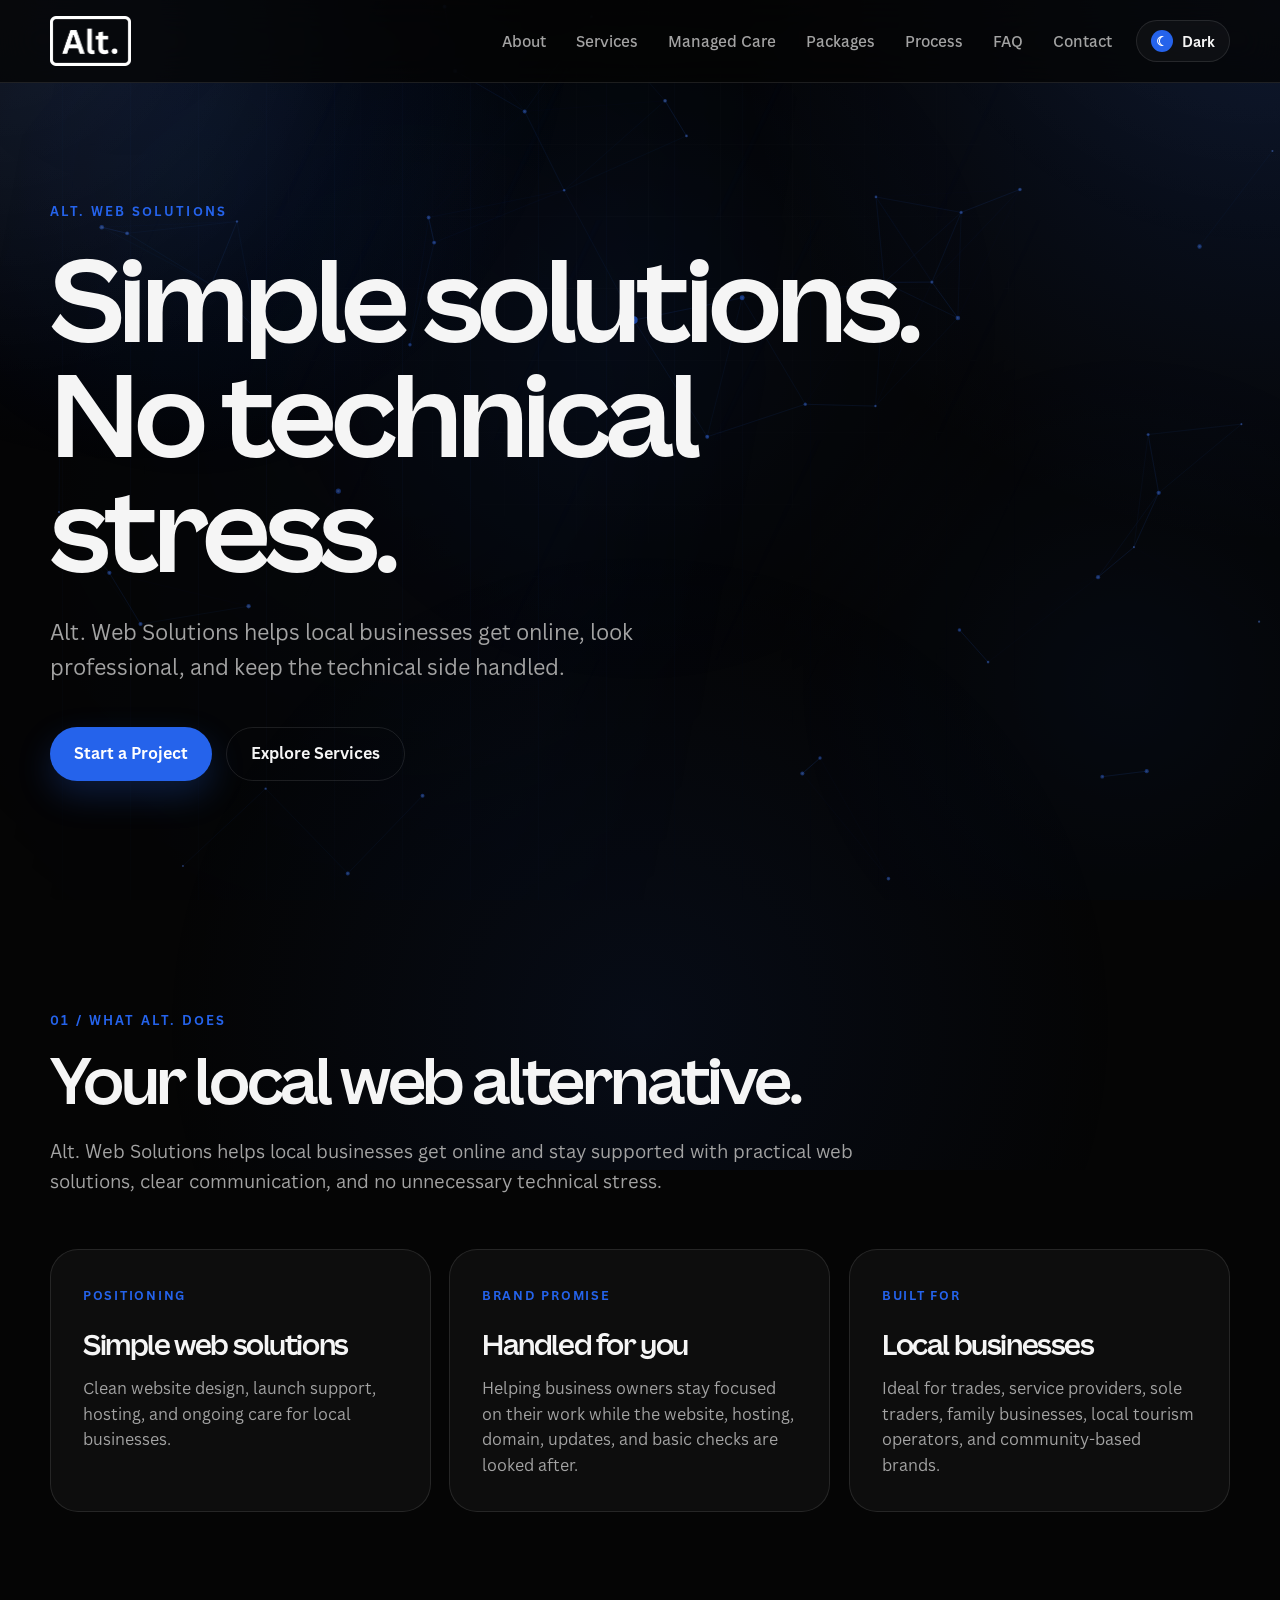
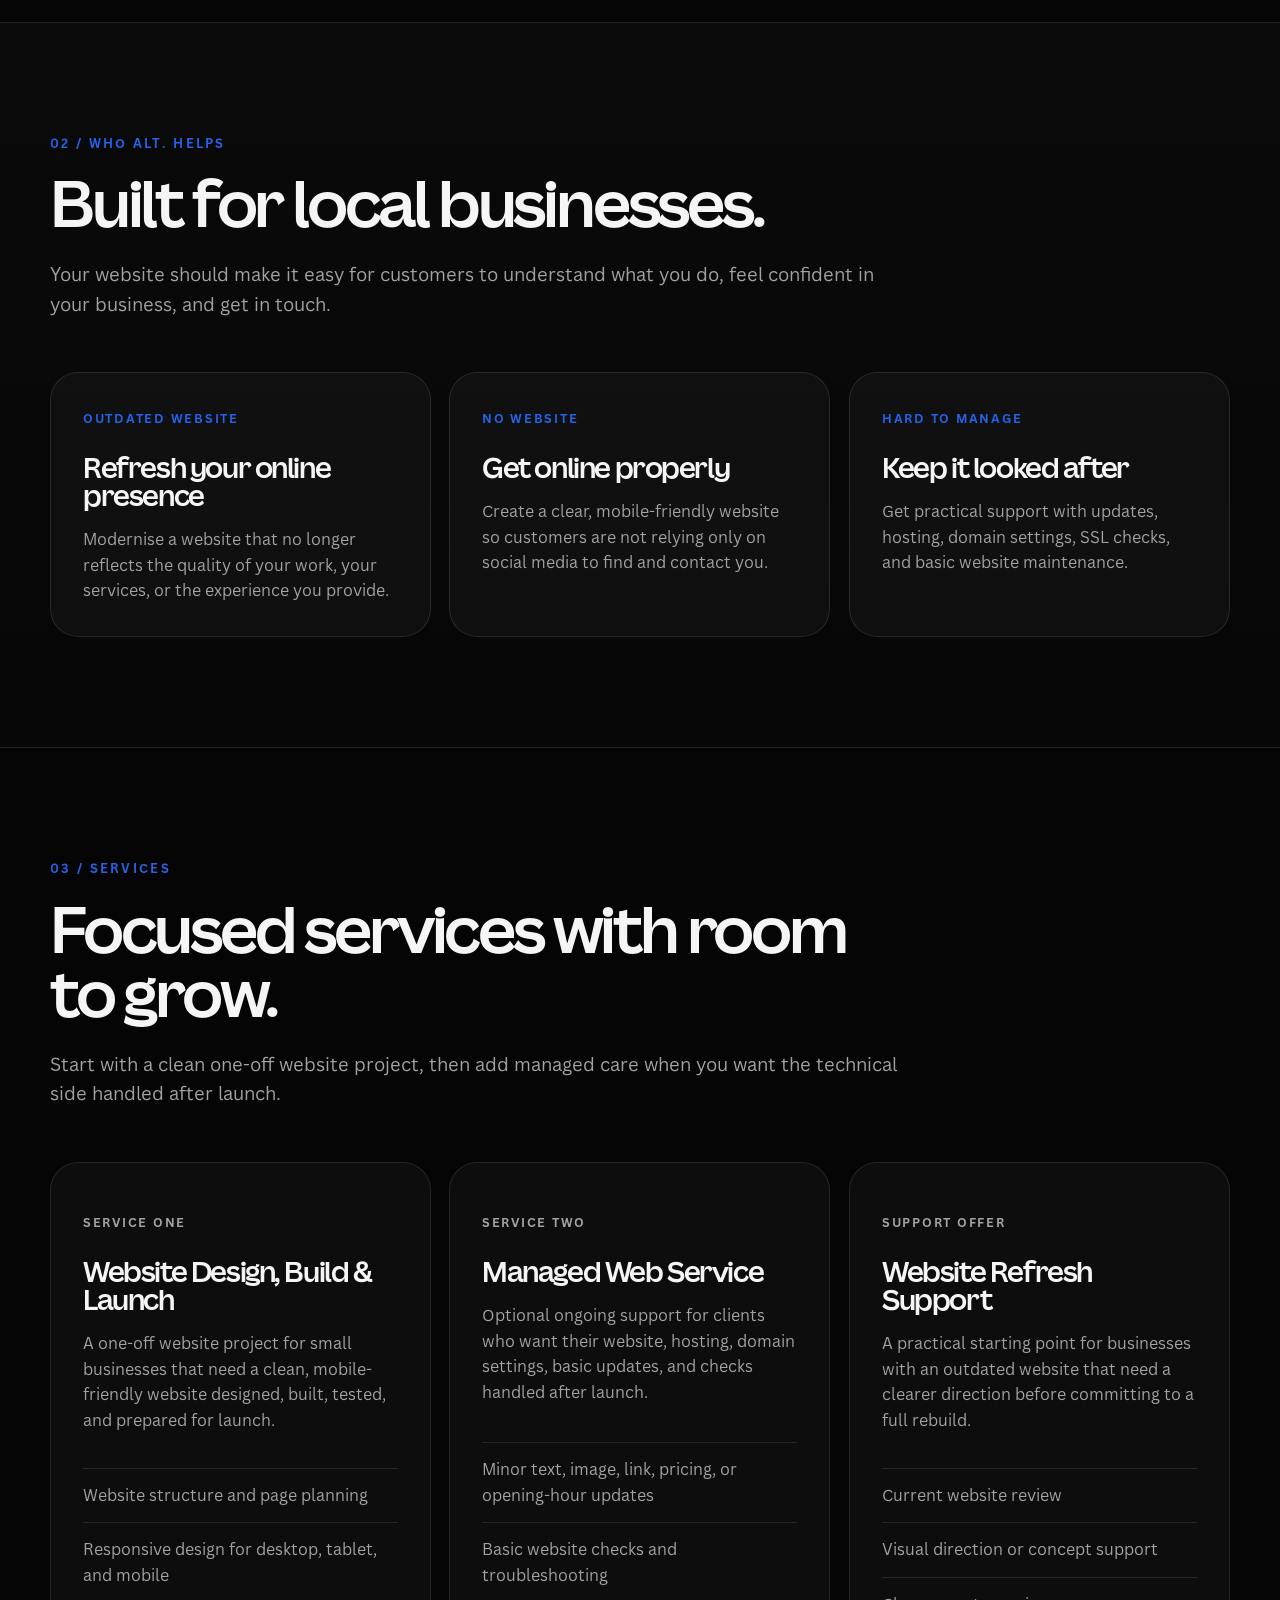
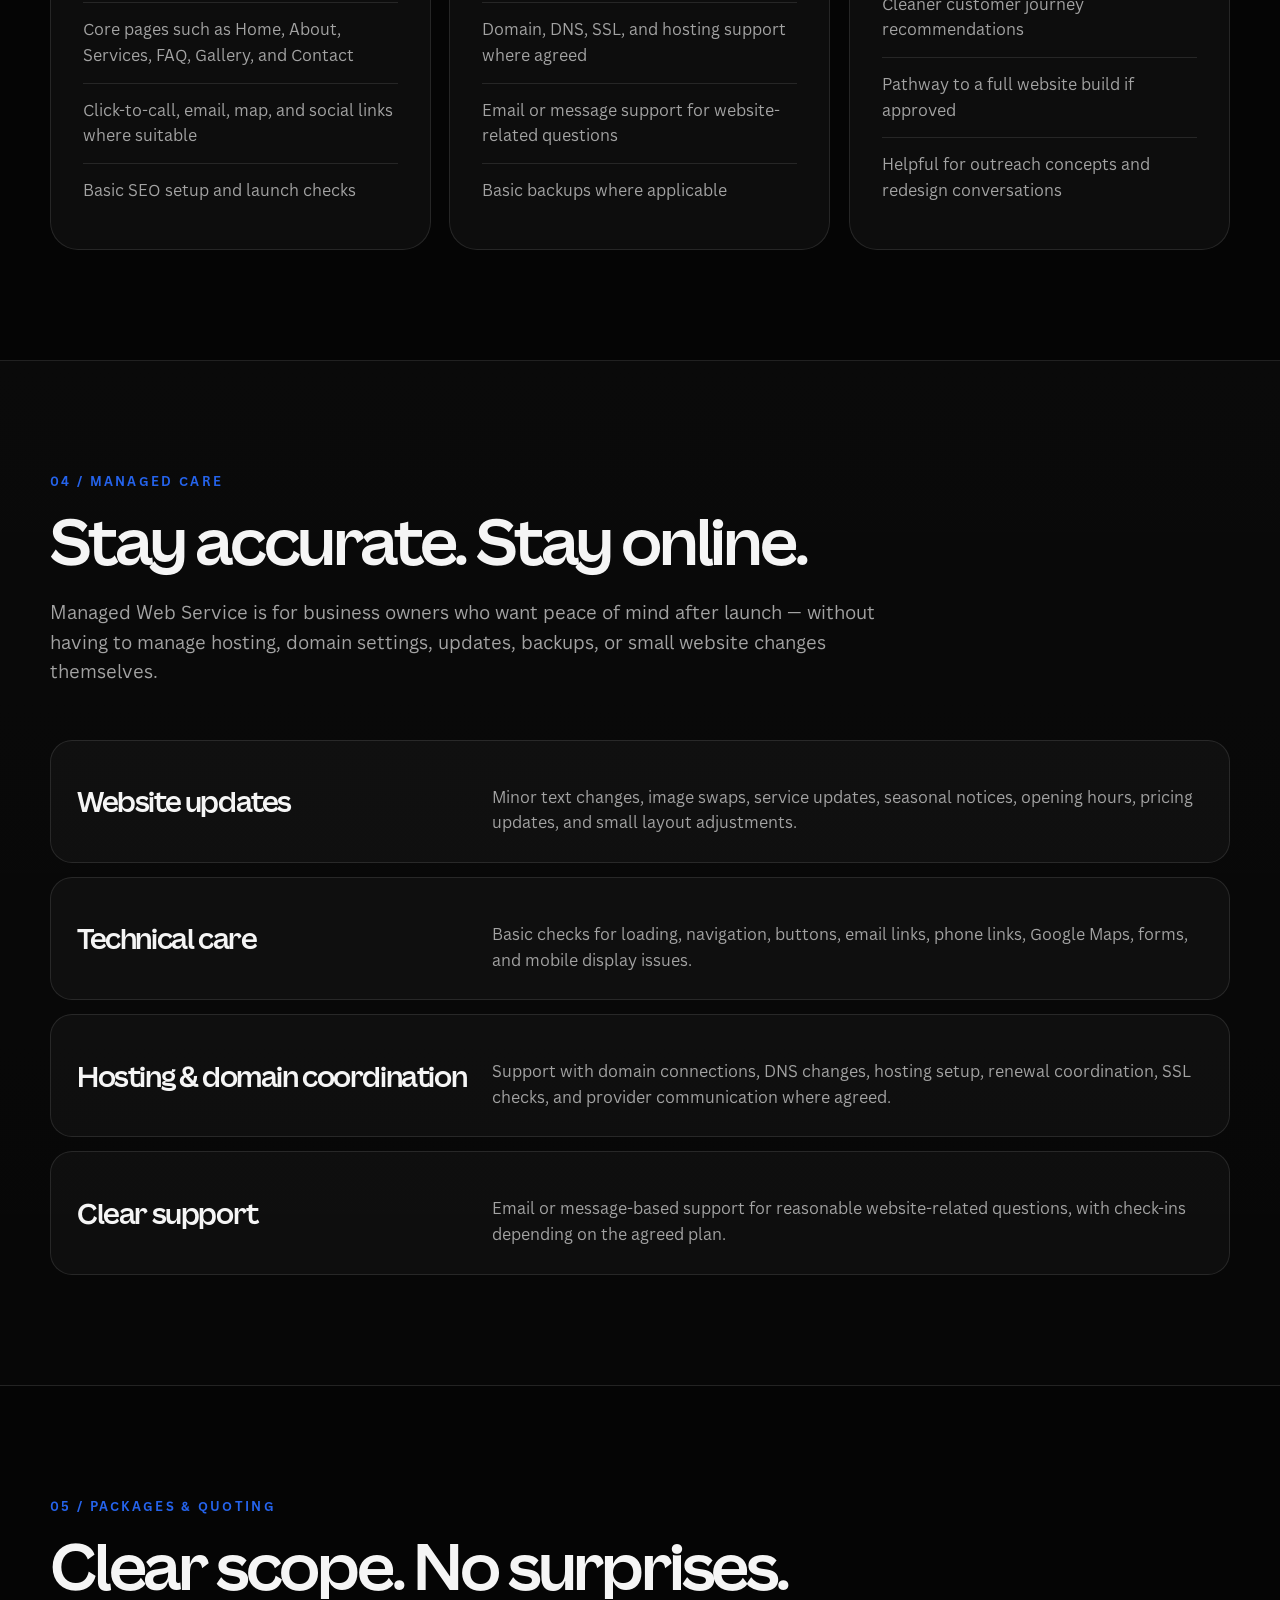
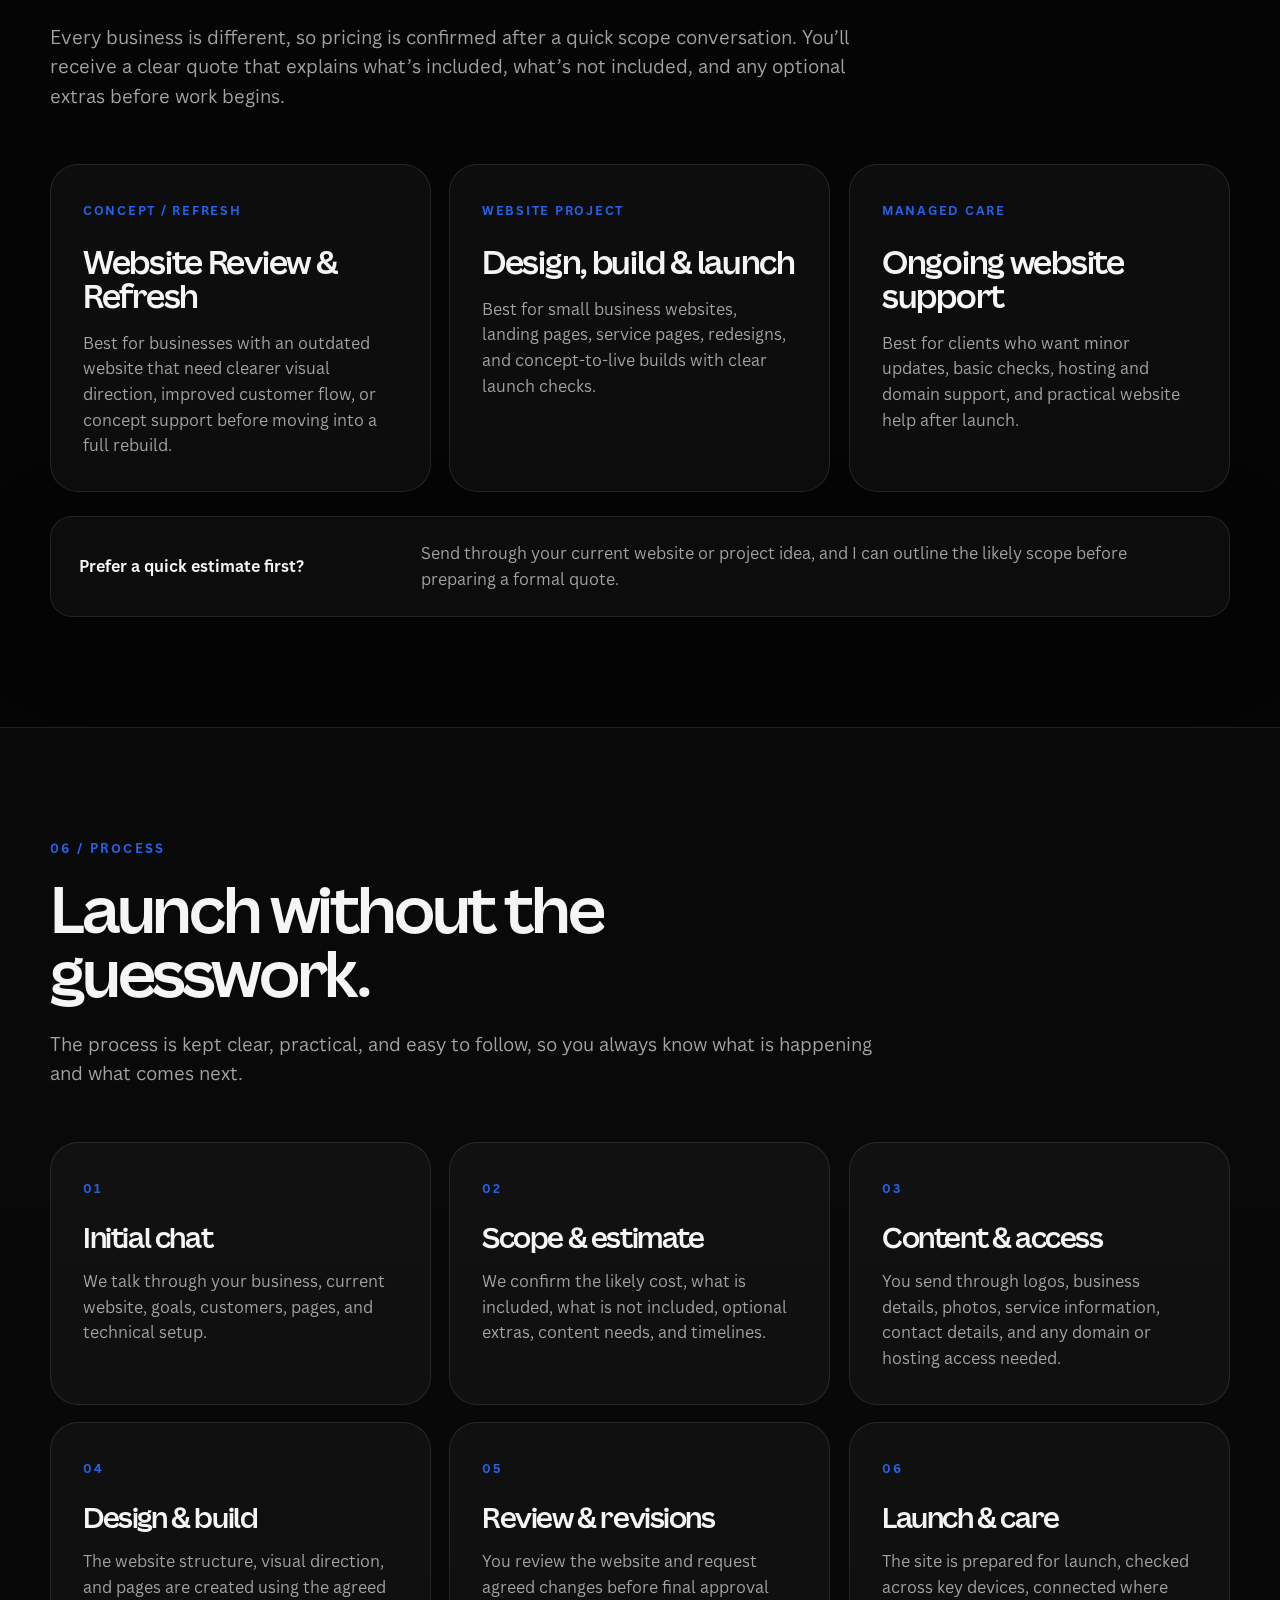
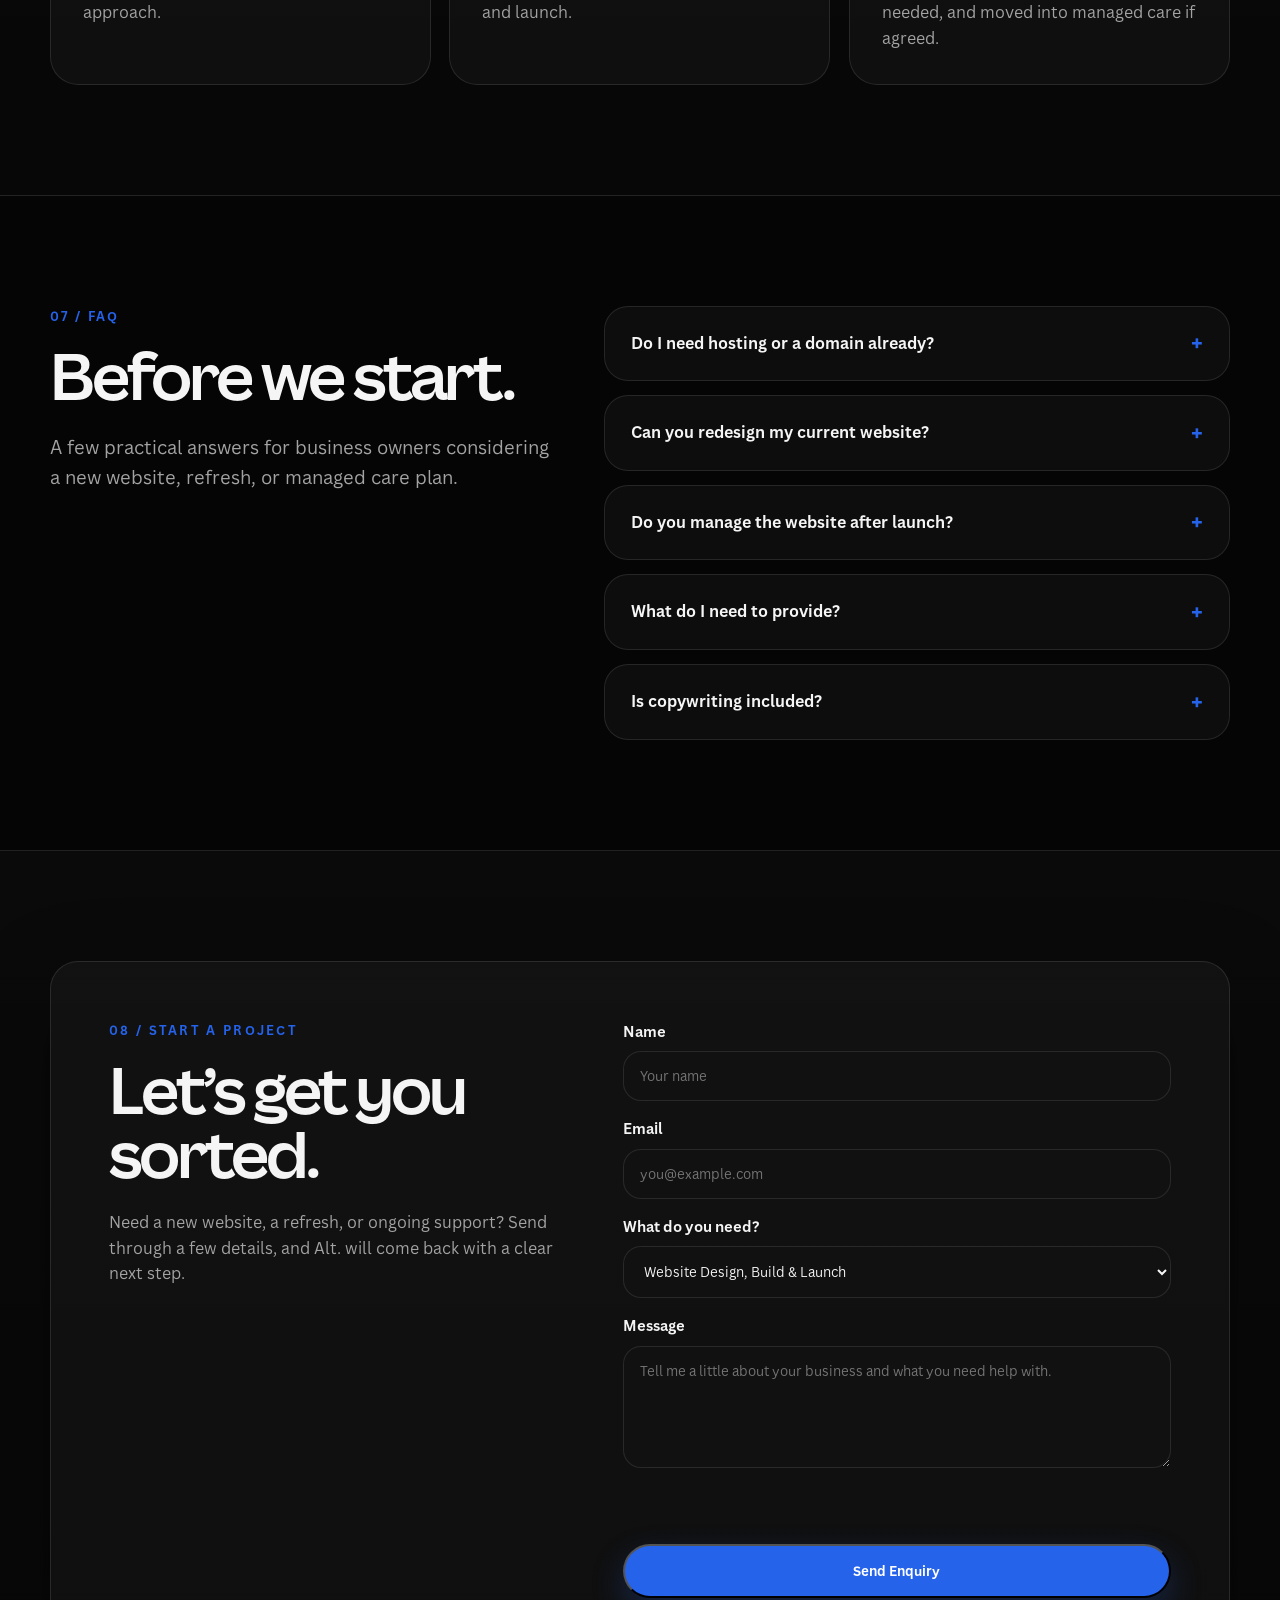
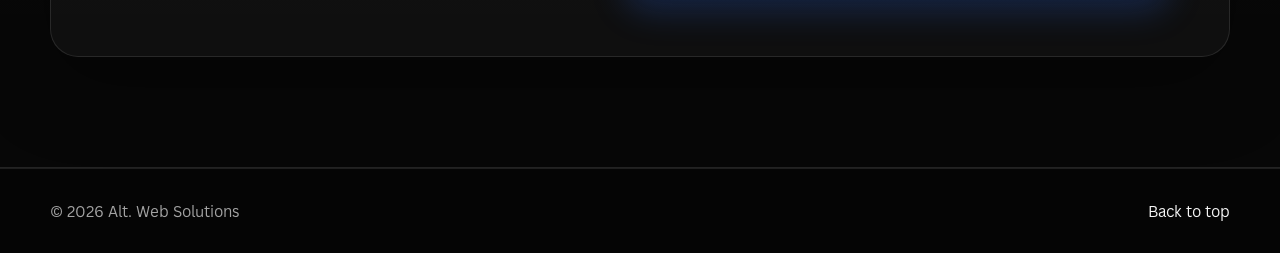
==== index.html @ 85579a14 "Initial website commit" ====
<!doctype html>
<html lang="en-NZ" data-theme="dark">
  <head>
    <meta charset="UTF-8" />
    <meta name="viewport" content="width=device-width, initial-scale=1.0" />

    <title>Alt. Web Solutions | Websites & Managed Web Support</title>
    <meta
      name="description"
      content="Alt. Web Solutions helps small local businesses get clean, mobile-friendly websites built, launched, and looked after without technical stress."
    />

    <link rel="icon" type="image/png" sizes="32x32" href="assets/favicon.png" />
    <link rel="icon" type="image/png" sizes="16x16" href="assets/favicon.png" />
    <link rel="apple-touch-icon" sizes="180x180" href="assets/favicon.png" />
    <link rel="shortcut icon" href="assets/favicon.png" />
    <!--
      Dark mode is the default brand experience.
      The JS theme toggle can still switch to light mode after the page loads.
    -->
    <!-- Main stylesheet imports the modular CSS files in order. -->
    <link rel="stylesheet" href="css/style.css" />
  </head>

  <body data-theme="dark">
    <!-- Decorative background layers. These sit outside the document flow so they never add scroll height. -->
    <canvas
      class="tech-background"
      id="techBackground"
      aria-hidden="true"
    ></canvas>
    <div class="tech-ambient" aria-hidden="true"></div>
    <div class="tech-grid" aria-hidden="true"></div>

    <header class="site-header">
      <nav class="nav">
        <a href="#home" class="nav-logo" aria-label="Alt. Web Solutions home">
          <img
            src="assets/alt-web-solutions-logo-white-icon.png"
            alt="Alt. Web Solutions logo"
            id="siteLogo"
          />
        </a>

        <button
          class="nav-toggle"
          aria-label="Open navigation menu"
          type="button"
        >
          <span></span>
          <span></span>
        </button>

        <div class="nav-actions">
          <div class="nav-links">
            <a href="about.html">About</a>
            <a href="#services">Services</a>
            <a href="#managed-care">Managed Care</a>
            <a href="#pricing">Packages</a>
            <a href="#process">Process</a>
            <a href="#faq">FAQ</a>
            <a href="#contact">Contact</a>
          </div>

          <button
            class="theme-toggle"
            id="themeToggle"
            type="button"
            aria-label="Toggle light and dark mode"
          >
            <span class="theme-toggle-icon" id="themeIcon">☾</span>
            <span class="theme-toggle-text" id="themeText">Dark</span>
          </button>
        </div>
      </nav>
    </header>

    <main id="home">
      <!-- Hero -->
      <section class="hero section">
        <div class="container hero-grid">
          <div class="hero-content">
            <p class="eyebrow">Alt. Web Solutions</p>

            <h1>Simple solutions.</h1>
            <h1>No technical stress.</h1>

            <p class="hero-text">
              Alt. Web Solutions helps local businesses get online, look
              professional, and keep the technical side handled.
            </p>

            <div class="hero-actions">
              <a href="#contact" class="btn btn-primary">Start a Project</a>
              <a href="#services" class="btn btn-secondary">Explore Services</a>
            </div>
          </div>
        </div>
      </section>

      <!-- Identity / Positioning -->
      <section id="identity" class="section">
        <div class="container">
          <div class="section-heading reveal">
            <p class="eyebrow">01 / What Alt. does</p>
            <h2>Your local web alternative.</h2>
            <p>
              Alt. Web Solutions helps local businesses get online and stay
              supported with practical web solutions, clear communication, and
              no unnecessary technical stress.
            </p>
          </div>

          <div class="card-grid">
            <article class="info-card reveal tilt-card">
              <span>Positioning</span>
              <h3>Simple web solutions</h3>
              <p>
                Clean website design, launch support, hosting, and ongoing care
                for local businesses.
              </p>
            </article>

            <article class="info-card reveal tilt-card">
              <span>Brand Promise</span>
              <h3>Handled for you</h3>
              <p>
                Helping business owners stay focused on their work while the
                website, hosting, domain, updates, and basic checks are looked
                after.
              </p>
            </article>

            <article class="info-card reveal tilt-card">
              <span>Built For</span>
              <h3>Local businesses</h3>
              <p>
                Ideal for trades, service providers, sole traders, family
                businesses, local tourism operators, and community-based brands.
              </p>
            </article>
          </div>
        </div>
      </section>

      <!-- Who it helps -->
      <section id="who" class="section section-muted">
        <div class="container">
          <div class="section-heading reveal">
            <p class="eyebrow">02 / Who Alt. helps</p>
            <h2>Built for local businesses.</h2>
            <p>
              Your website should make it easy for customers to understand what
              you do, feel confident in your business, and get in touch.
            </p>
          </div>

          <div class="card-grid">
            <article class="info-card reveal tilt-card">
              <span>Outdated website</span>
              <h3>Refresh your online presence</h3>
              <p>
                Modernise a website that no longer reflects the quality of your
                work, your services, or the experience you provide.
              </p>
            </article>

            <article class="info-card reveal tilt-card">
              <span>No website</span>
              <h3>Get online properly</h3>
              <p>
                Create a clear, mobile-friendly website so customers are not
                relying only on social media to find and contact you.
              </p>
            </article>

            <article class="info-card reveal tilt-card">
              <span>Hard to manage</span>
              <h3>Keep it looked after</h3>
              <p>
                Get practical support with updates, hosting, domain settings,
                SSL checks, and basic website maintenance.
              </p>
            </article>
          </div>
        </div>
      </section>

      <!-- Services -->
      <section id="services" class="section">
        <div class="container">
          <div class="section-heading reveal">
            <p class="eyebrow">03 / Services</p>
            <h2>Focused services with room to grow.</h2>
            <p>
              Start with a clean one-off website project, then add managed care
              when you want the technical side handled after launch.
            </p>
          </div>

          <div class="service-grid service-grid-three">
            <article class="service-card reveal tilt-card">
              <p class="service-label">Service One</p>
              <h3>Website Design, Build & Launch</h3>
              <p>
                A one-off website project for small businesses that need a
                clean, mobile-friendly website designed, built, tested, and
                prepared for launch.
              </p>

              <ul>
                <li>Website structure and page planning</li>
                <li>Responsive design for desktop, tablet, and mobile</li>
                <li>
                  Core pages such as Home, About, Services, FAQ, Gallery, and
                  Contact
                </li>
                <li>
                  Click-to-call, email, map, and social links where suitable
                </li>
                <li>Basic SEO setup and launch checks</li>
              </ul>
            </article>

            <article class="service-card reveal tilt-card">
              <p class="service-label">Service Two</p>
              <h3>Managed Web Service</h3>
              <p>
                Optional ongoing support for clients who want their website,
                hosting, domain settings, basic updates, and checks handled
                after launch.
              </p>

              <ul>
                <li>
                  Minor text, image, link, pricing, or opening-hour updates
                </li>
                <li>Basic website checks and troubleshooting</li>
                <li>Domain, DNS, SSL, and hosting support where agreed</li>
                <li>Email or message support for website-related questions</li>
                <li>Basic backups where applicable</li>
              </ul>
            </article>

            <article class="service-card reveal tilt-card">
              <p class="service-label">Support Offer</p>
              <h3>Website Refresh Support</h3>
              <p>
                A practical starting point for businesses with an outdated
                website that need a clearer direction before committing to a
                full rebuild.
              </p>

              <ul>
                <li>Current website review</li>
                <li>Visual direction or concept support</li>
                <li>Cleaner customer journey recommendations</li>
                <li>Pathway to a full website build if approved</li>
                <li>
                  Helpful for outreach concepts and redesign conversations
                </li>
              </ul>
            </article>
          </div>
        </div>
      </section>

      <!-- Managed Care -->
      <section id="managed-care" class="section section-muted">
        <div class="container">
          <div class="section-heading reveal">
            <p class="eyebrow">04 / Managed care</p>
            <h2>Stay accurate. Stay online.</h2>
            <p>
              Managed Web Service is for business owners who want peace of mind
              after launch — without having to manage hosting, domain settings,
              updates, backups, or small website changes themselves.
            </p>
          </div>

          <div class="voice-list compact-list">
            <div class="voice-item reveal">
              <h3>Website updates</h3>
              <p>
                Minor text changes, image swaps, service updates, seasonal
                notices, opening hours, pricing updates, and small layout
                adjustments.
              </p>
            </div>

            <div class="voice-item reveal">
              <h3>Technical care</h3>
              <p>
                Basic checks for loading, navigation, buttons, email links,
                phone links, Google Maps, forms, and mobile display issues.
              </p>
            </div>

            <div class="voice-item reveal">
              <h3>Hosting & domain coordination</h3>
              <p>
                Support with domain connections, DNS changes, hosting setup,
                renewal coordination, SSL checks, and provider communication
                where agreed.
              </p>
            </div>

            <div class="voice-item reveal">
              <h3>Clear support</h3>
              <p>
                Email or message-based support for reasonable website-related
                questions, with check-ins depending on the agreed plan.
              </p>
            </div>
          </div>
        </div>
      </section>

      <!-- Packages -->
      <section id="pricing" class="section">
        <div class="container">
          <div class="section-heading reveal">
            <p class="eyebrow">05 / Packages & quoting</p>
            <h2>Clear scope. No surprises.</h2>
            <p>
              Every business is different, so pricing is confirmed after a quick
              scope conversation. You’ll receive a clear quote that explains
              what’s included, what’s not included, and any optional extras
              before work begins.
            </p>
          </div>

          <div class="card-grid pricing-grid package-grid">
            <article class="info-card price-card package-card reveal tilt-card">
              <span>Concept / Refresh</span>
              <h3>Website Review & Refresh</h3>
              <p>
                Best for businesses with an outdated website that need clearer
                visual direction, improved customer flow, or concept support
                before moving into a full rebuild.
              </p>
            </article>

            <article class="info-card price-card package-card reveal tilt-card">
              <span>Website Project</span>
              <h3>Design, build & launch</h3>
              <p>
                Best for small business websites, landing pages, service pages,
                redesigns, and concept-to-live builds with clear launch checks.
              </p>
            </article>

            <article class="info-card price-card package-card reveal tilt-card">
              <span>Managed Care</span>
              <h3>Ongoing website support</h3>
              <p>
                Best for clients who want minor updates, basic checks, hosting
                and domain support, and practical website help after launch.
              </p>
            </article>
          </div>

          <div class="quote-note reveal voice-item">
            <strong>Prefer a quick estimate first?</strong>
            <span>
              Send through your current website or project idea, and I can
              outline the likely scope before preparing a formal quote.
            </span>
          </div>
        </div>
      </section>

      <!-- Process -->
      <section id="process" class="section section-muted">
        <div class="container">
          <div class="section-heading reveal">
            <p class="eyebrow">06 / Process</p>
            <h2>Launch without the guesswork.</h2>
            <p>
              The process is kept clear, practical, and easy to follow, so you
              always know what is happening and what comes next.
            </p>
          </div>

          <div class="process">
            <div class="process-step reveal tilt-card">
              <span>01</span>
              <h3>Initial chat</h3>
              <p>
                We talk through your business, current website, goals,
                customers, pages, and technical setup.
              </p>
            </div>

            <div class="process-step reveal tilt-card">
              <span>02</span>
              <h3>Scope & estimate</h3>
              <p>
                We confirm the likely cost, what is included, what is not
                included, optional extras, content needs, and timelines.
              </p>
            </div>

            <div class="process-step reveal tilt-card">
              <span>03</span>
              <h3>Content & access</h3>
              <p>
                You send through logos, business details, photos, service
                information, contact details, and any domain or hosting access
                needed.
              </p>
            </div>

            <div class="process-step reveal tilt-card">
              <span>04</span>
              <h3>Design & build</h3>
              <p>
                The website structure, visual direction, and pages are created
                using the agreed approach.
              </p>
            </div>

            <div class="process-step reveal tilt-card">
              <span>05</span>
              <h3>Review & revisions</h3>
              <p>
                You review the website and request agreed changes before final
                approval and launch.
              </p>
            </div>

            <div class="process-step reveal tilt-card">
              <span>06</span>
              <h3>Launch & care</h3>
              <p>
                The site is prepared for launch, checked across key devices,
                connected where needed, and moved into managed care if agreed.
              </p>
            </div>
          </div>
        </div>
      </section>

      <!-- FAQ -->
      <section id="faq" class="section">
        <div class="container faq-layout">
          <div class="section-heading reveal">
            <p class="eyebrow">07 / FAQ</p>
            <h2>Before we start.</h2>
            <p>
              A few practical answers for business owners considering a new
              website, refresh, or managed care plan.
            </p>
          </div>

          <div class="faq-list reveal">
            <details>
              <summary>Do I need hosting or a domain already?</summary>
              <p>
                No. If you already have them, Alt. can work with your current
                setup where suitable. If not, hosting and domain options can be
                discussed before launch.
              </p>
            </details>

            <details>
              <summary>Can you redesign my current website?</summary>
              <p>
                Yes. Alt. can help with website refreshes, redesign concepts, or
                rebuilding an outdated site into something cleaner, clearer, and
                easier for customers to use.
              </p>
            </details>

            <details>
              <summary>Do you manage the website after launch?</summary>
              <p>
                Yes. Managed Web Service is available for clients who want small
                updates, website checks, hosting and domain support, and
                practical help after launch.
              </p>
            </details>

            <details>
              <summary>What do I need to provide?</summary>
              <p>
                Usually your logo, business details, service information,
                contact details, images, social links, and access to any
                relevant website, hosting, domain, or platform accounts.
              </p>
            </details>

            <details>
              <summary>Is copywriting included?</summary>
              <p>
                Basic wording and layout support may be included depending on
                the project scope. Larger copywriting, rewriting, or content
                planning can be quoted separately.
              </p>
            </details>
          </div>
        </div>
      </section>

      <!-- Contact -->
      <section id="contact" class="section section-muted">
        <div class="container contact-panel reveal">
          <div>
            <p class="eyebrow">08 / Start a project</p>
            <h2>Let’s get you sorted.</h2>
            <p>
              Need a new website, a refresh, or ongoing support? Send through a
              few details, and Alt. will come back with a clear next step.
            </p>
          </div>

          <form
            class="contact-form"
            action="https://formspree.io/f/xgoqglag"
            method="POST"
            data-contact-form
          >
            <input
              type="hidden"
              name="_subject"
              value="New enquiry from Alt. Web Solutions"
            />

            <label>
              <span>Name</span>
              <input
                type="text"
                name="name"
                placeholder="Your name"
                autocomplete="name"
                required
              />
            </label>

            <label>
              <span>Email</span>
              <input
                type="email"
                name="email"
                placeholder="you@example.com"
                autocomplete="email"
                required
              />
            </label>

            <label>
              <span>What do you need?</span>
              <select name="service" required>
                <option value="Website Design, Build & Launch">
                  Website Design, Build & Launch
                </option>
                <option value="Website Review & Refresh">
                  Website Review & Refresh
                </option>
                <option value="Managed Web Service">Managed Web Service</option>
                <option value="Hosting, Domain or Email Support">
                  Hosting, Domain or Email Support
                </option>
                <option value="Not sure yet">Not sure yet</option>
              </select>
            </label>

            <label>
              <span>Message</span>
              <textarea
                name="message"
                rows="5"
                placeholder="Tell me a little about your business and what you need help with."
                required
              ></textarea>
            </label>

            <label class="form-honeypot" aria-hidden="true">
              <span>Leave this field empty</span>
              <input
                type="text"
                name="_gotcha"
                tabindex="-1"
                autocomplete="off"
              />
            </label>

            <p class="form-status" data-contact-status aria-live="polite"></p>

            <button class="btn btn-primary" type="submit">Send Enquiry</button>
          </form>
        </div>
      </section>
    </main>

    <footer class="site-footer">
      <div class="container footer-inner">
        <p>© <span id="year"></span> Alt. Web Solutions</p>
        <a href="#home">Back to top</a>
      </div>
    </footer>

    <script type="module" src="js/script.js"></script>
  </body>
</html>
---- css/style.css ----
/* Alt. Web Solutions modular CSS entrypoint.
   Keep module imports in this order so base tokens load before components. */

@import url("modules/00-fonts.css");
@import url("modules/01-tokens.css");
@import url("modules/02-base.css");
@import url("modules/03-layout.css");
@import url("modules/04-navigation.css");
@import url("modules/05-hero-buttons.css");
@import url("modules/06-cards.css");
@import url("modules/07-brand-sections.css");
@import url("modules/08-services-process-footer.css");
@import url("modules/09-animations.css");
@import url("modules/10-responsive.css");
@import url("modules/11-motion.css");
@import url("modules/12-landing-sections.css");
@import url("modules/13-tech-background.css");

@import url("modules/14-about-page.css");
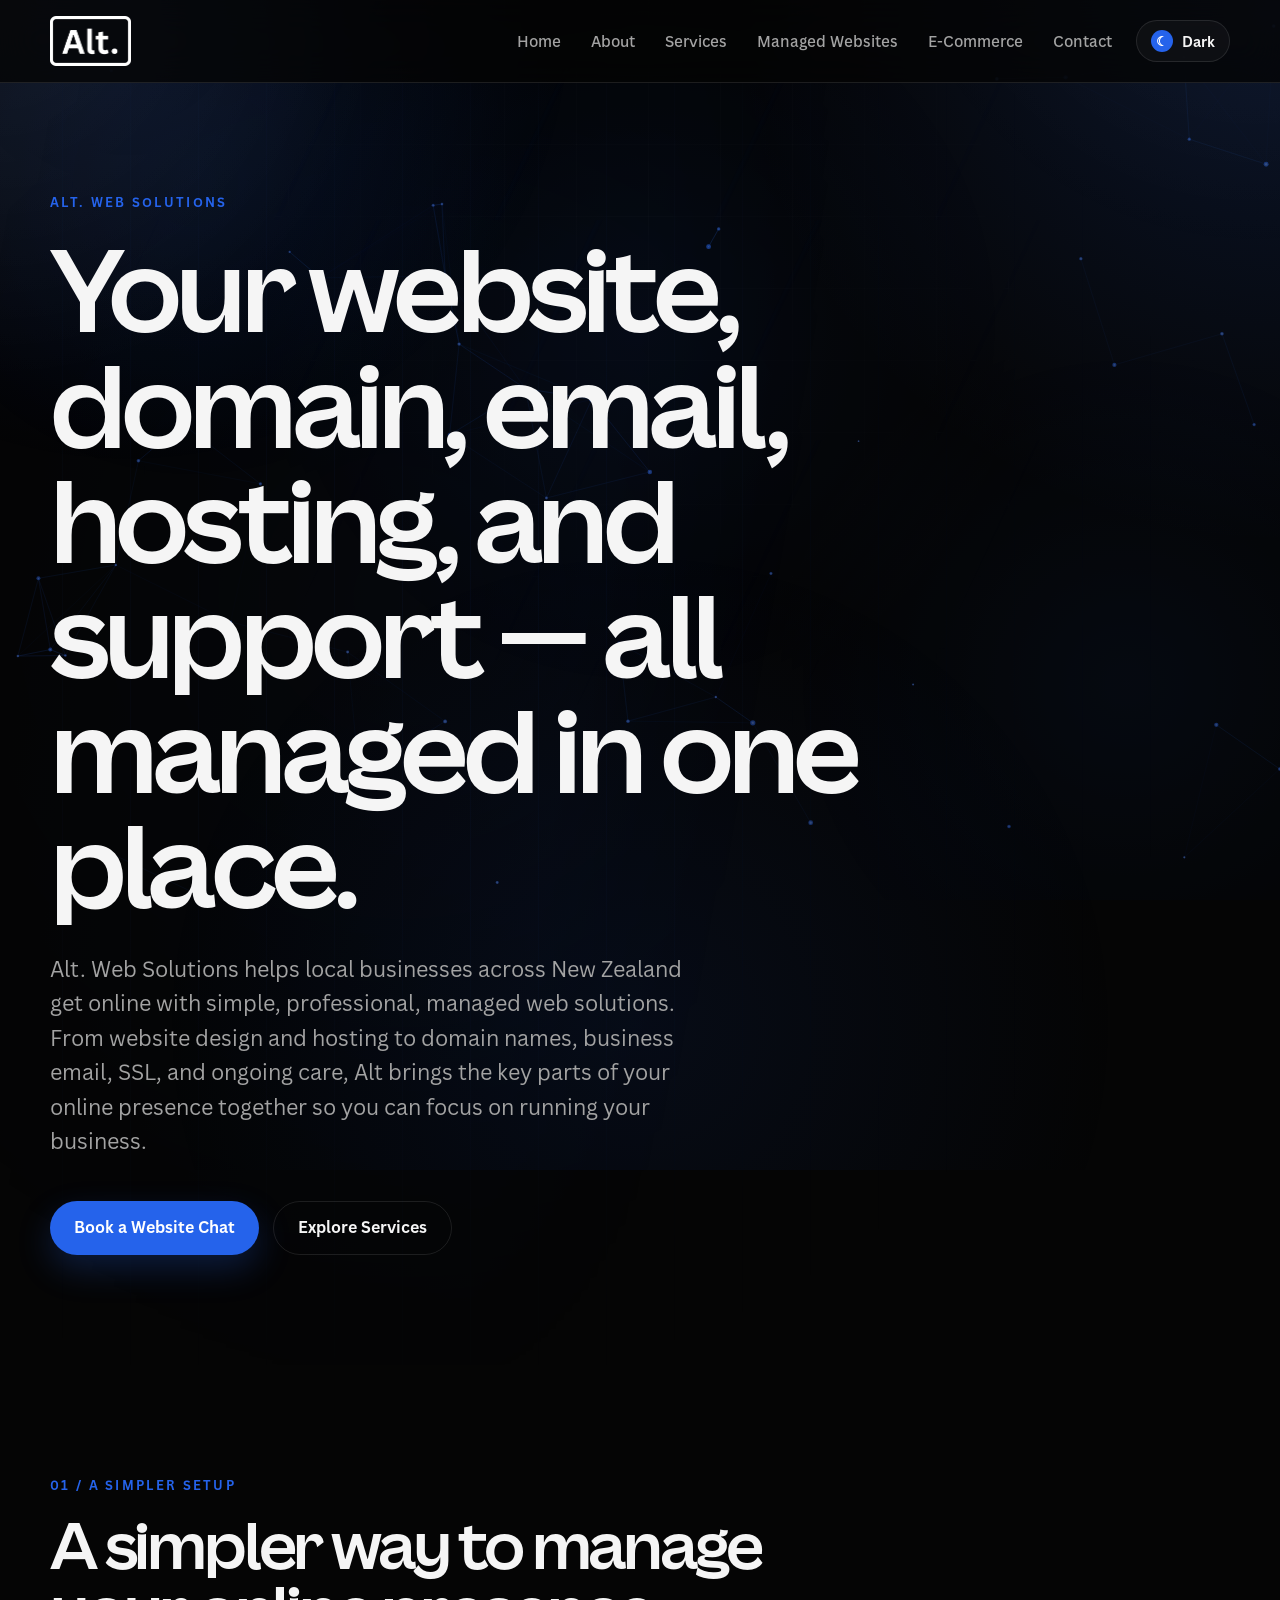
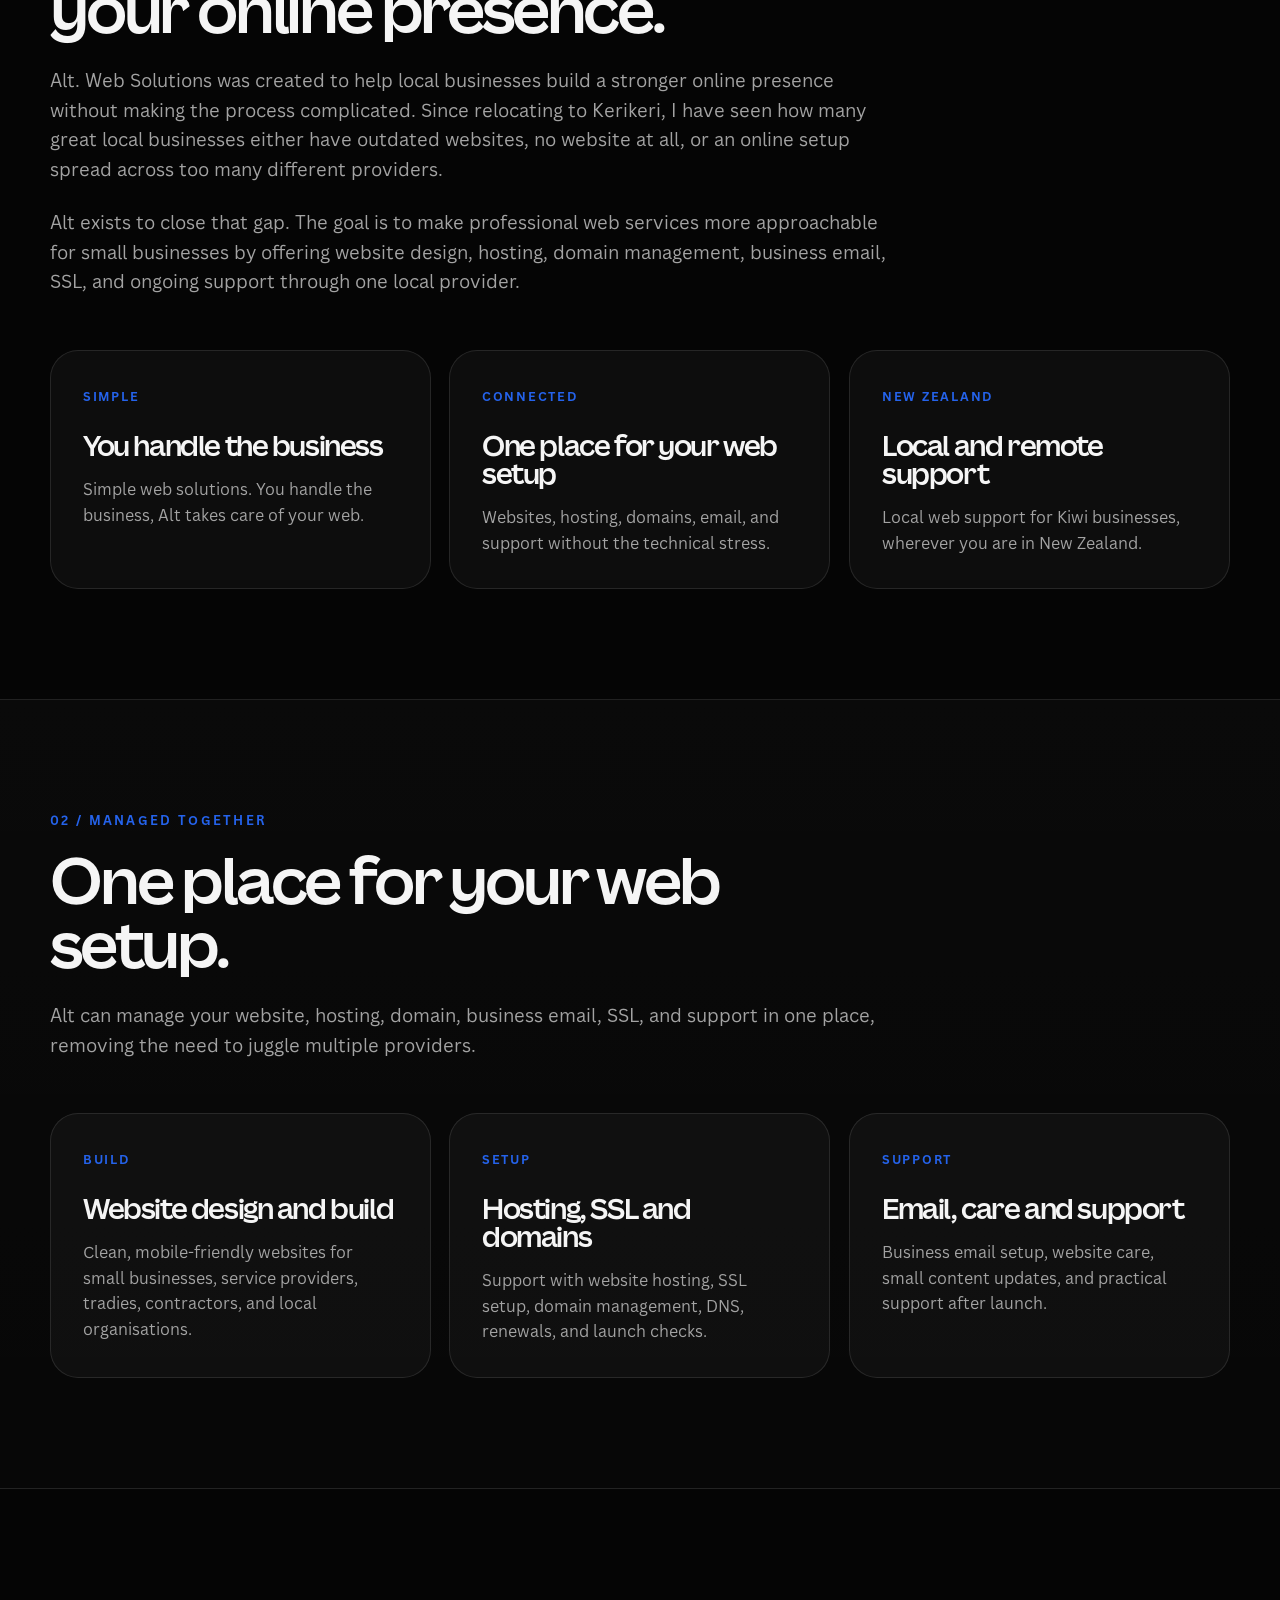
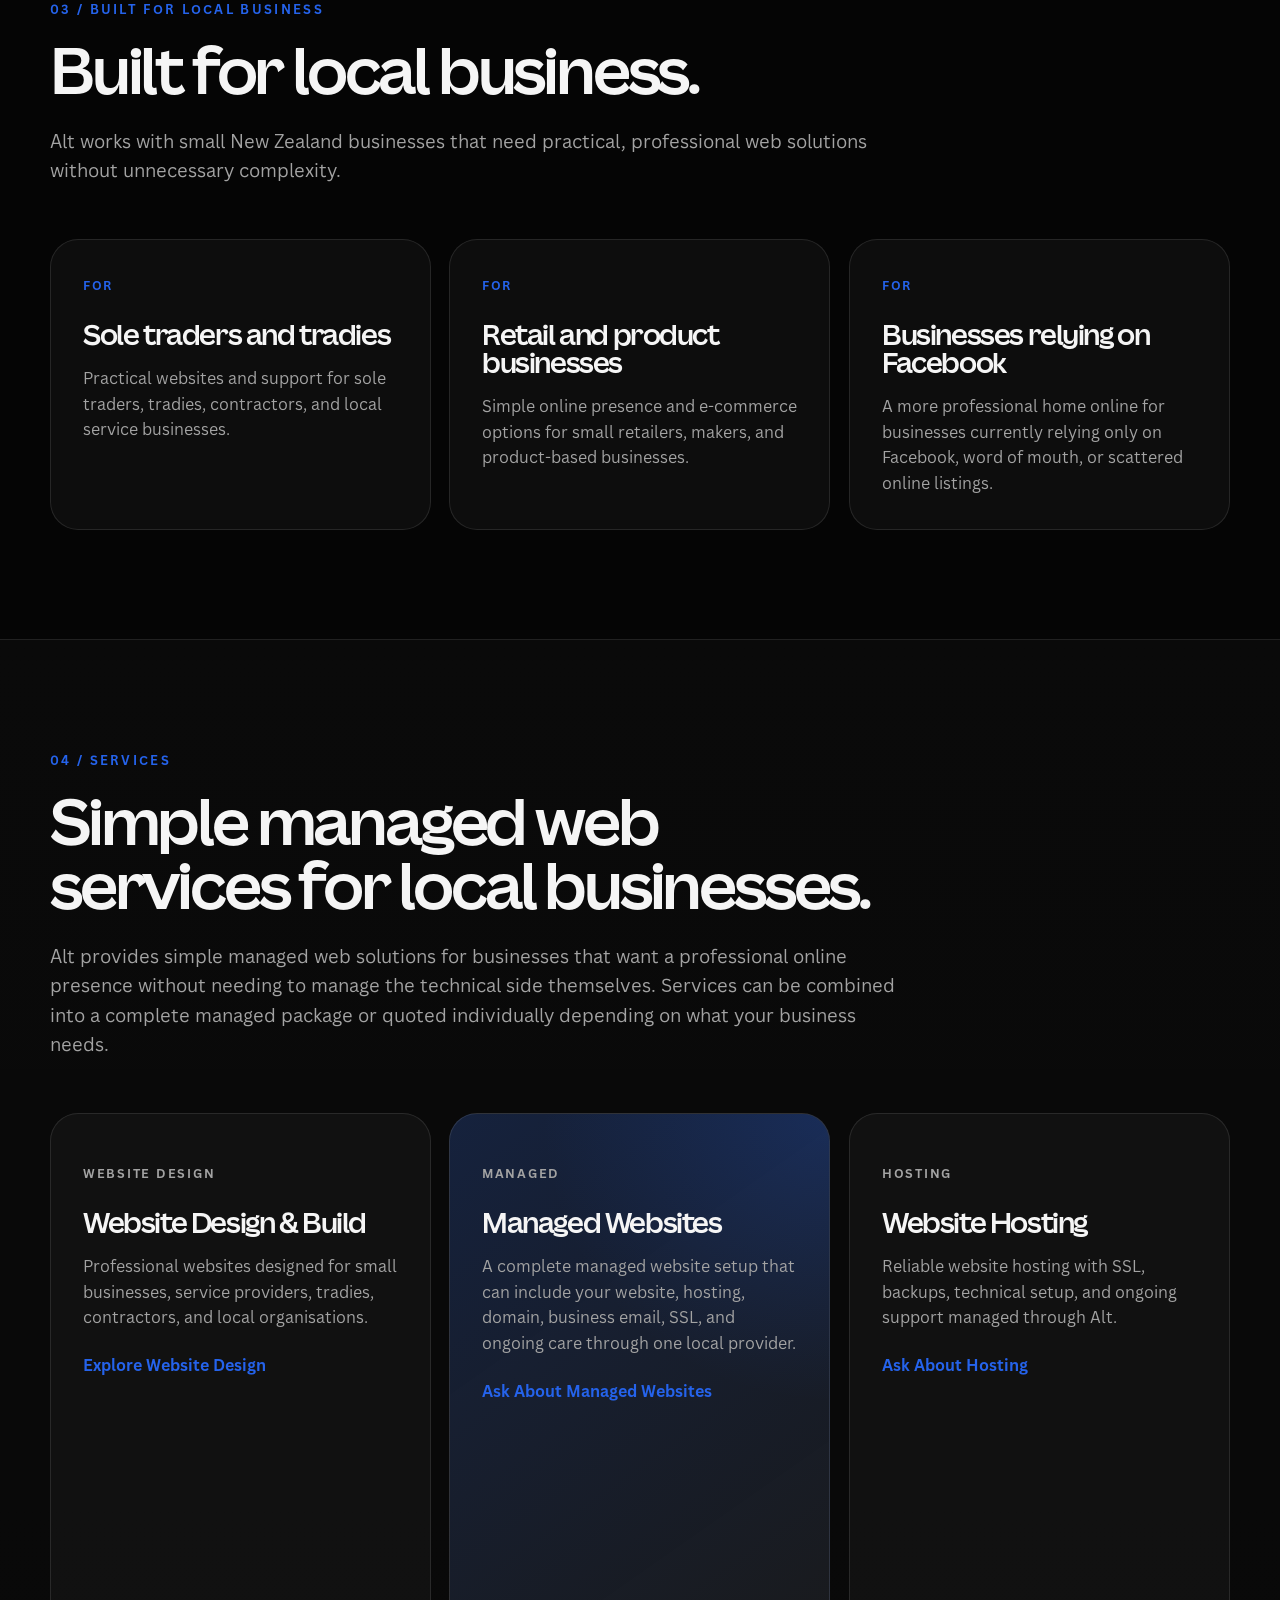
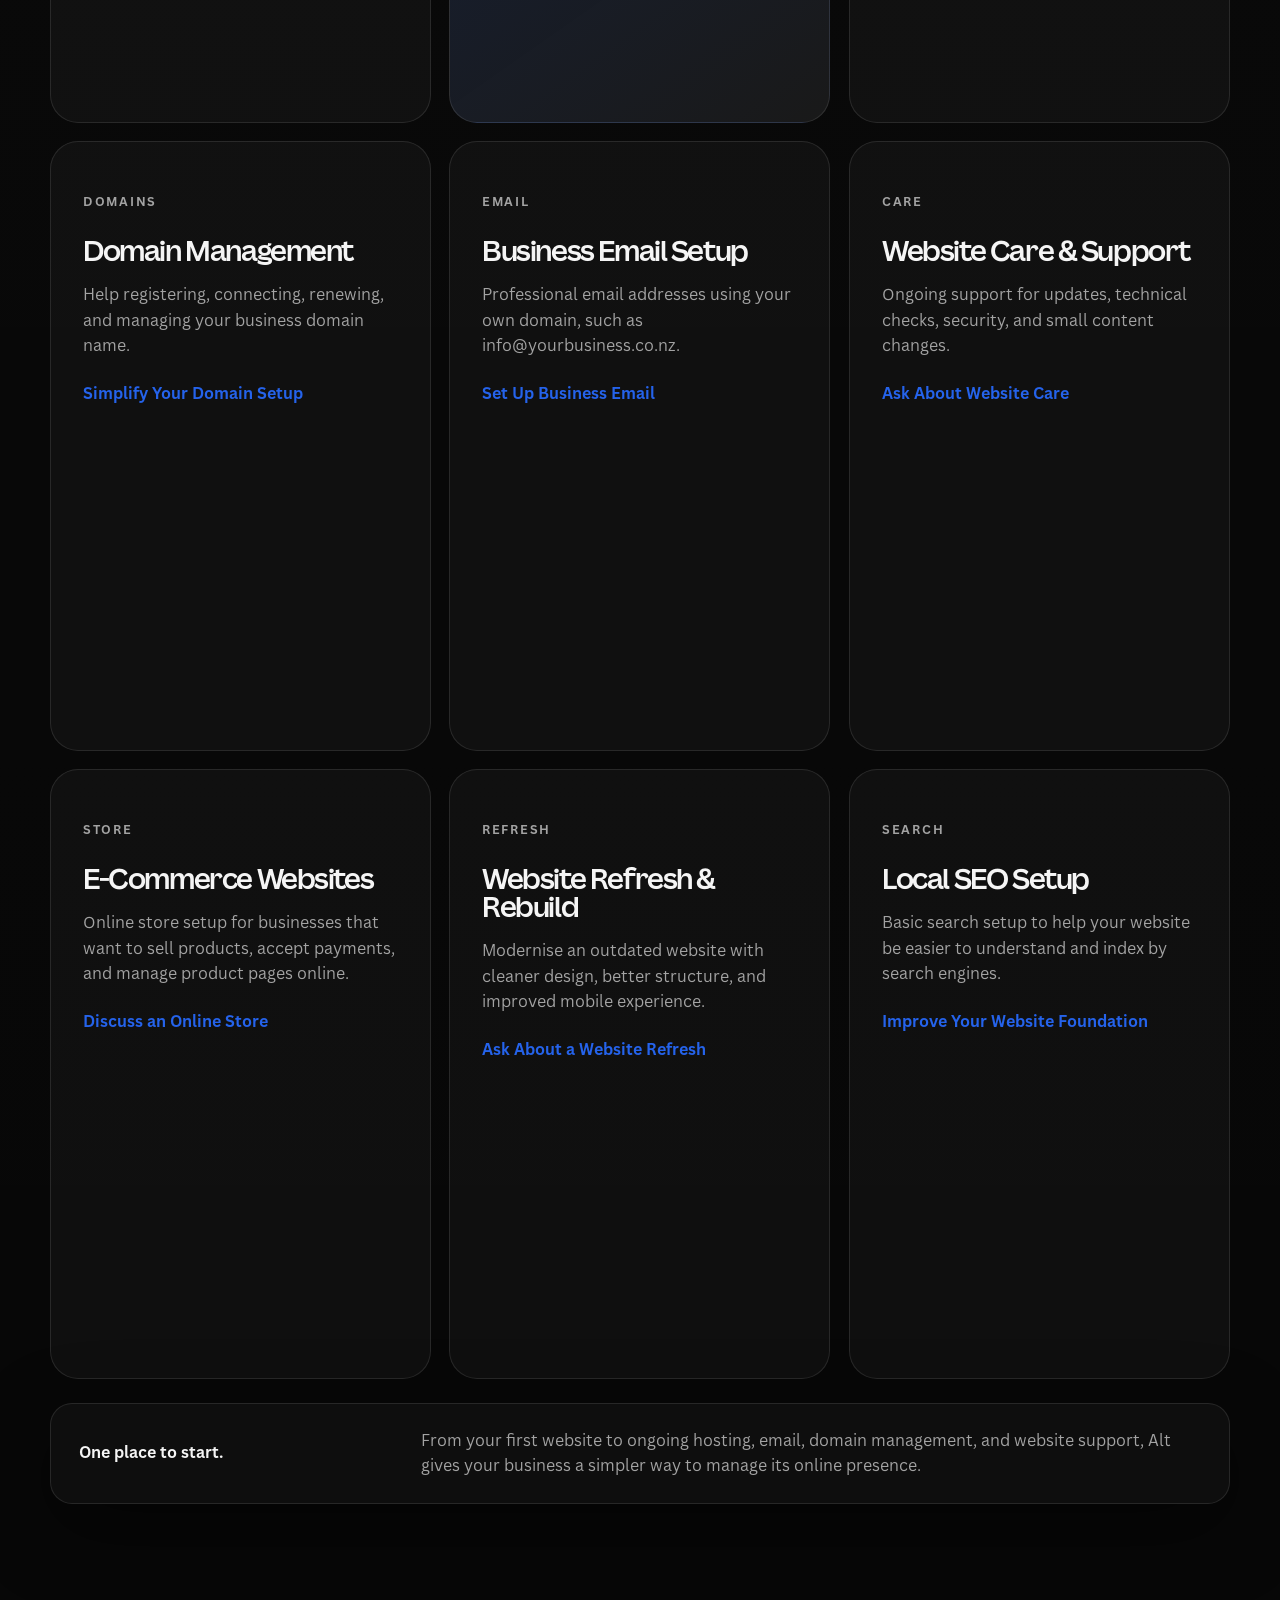
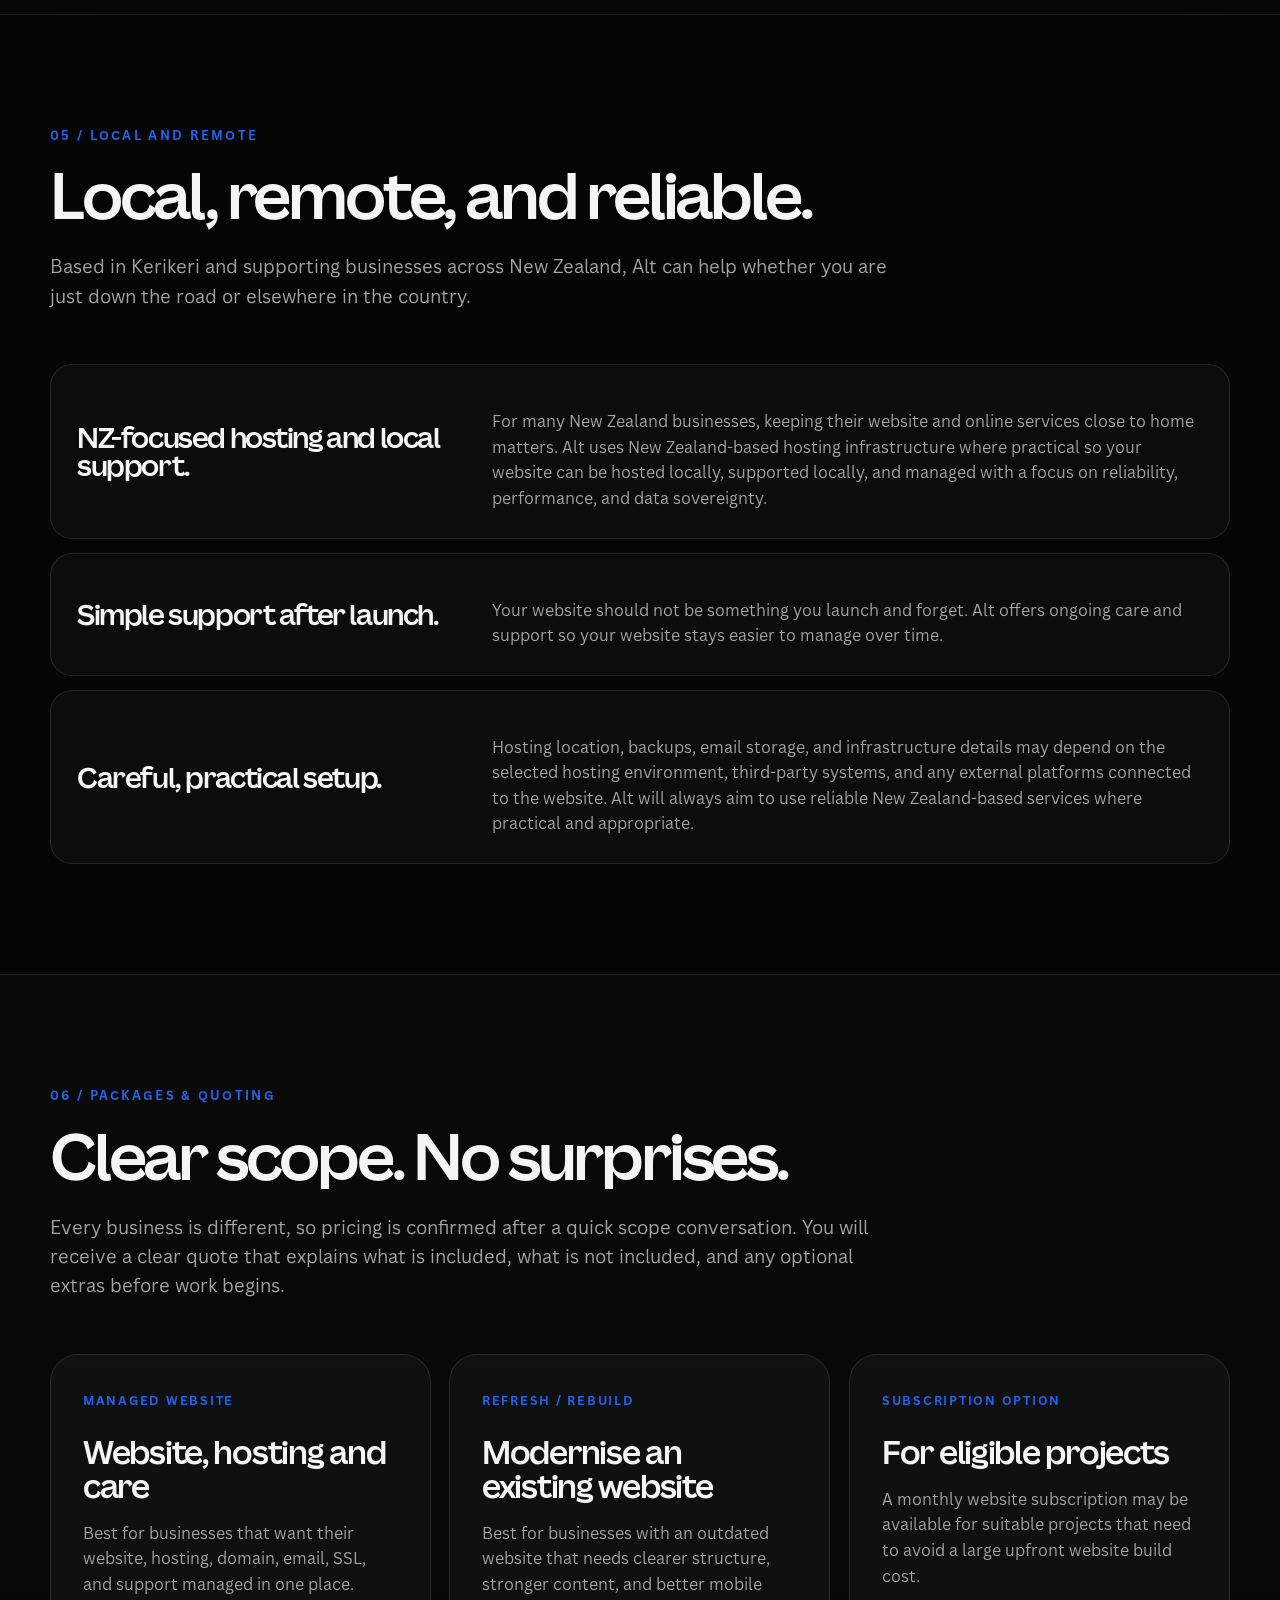
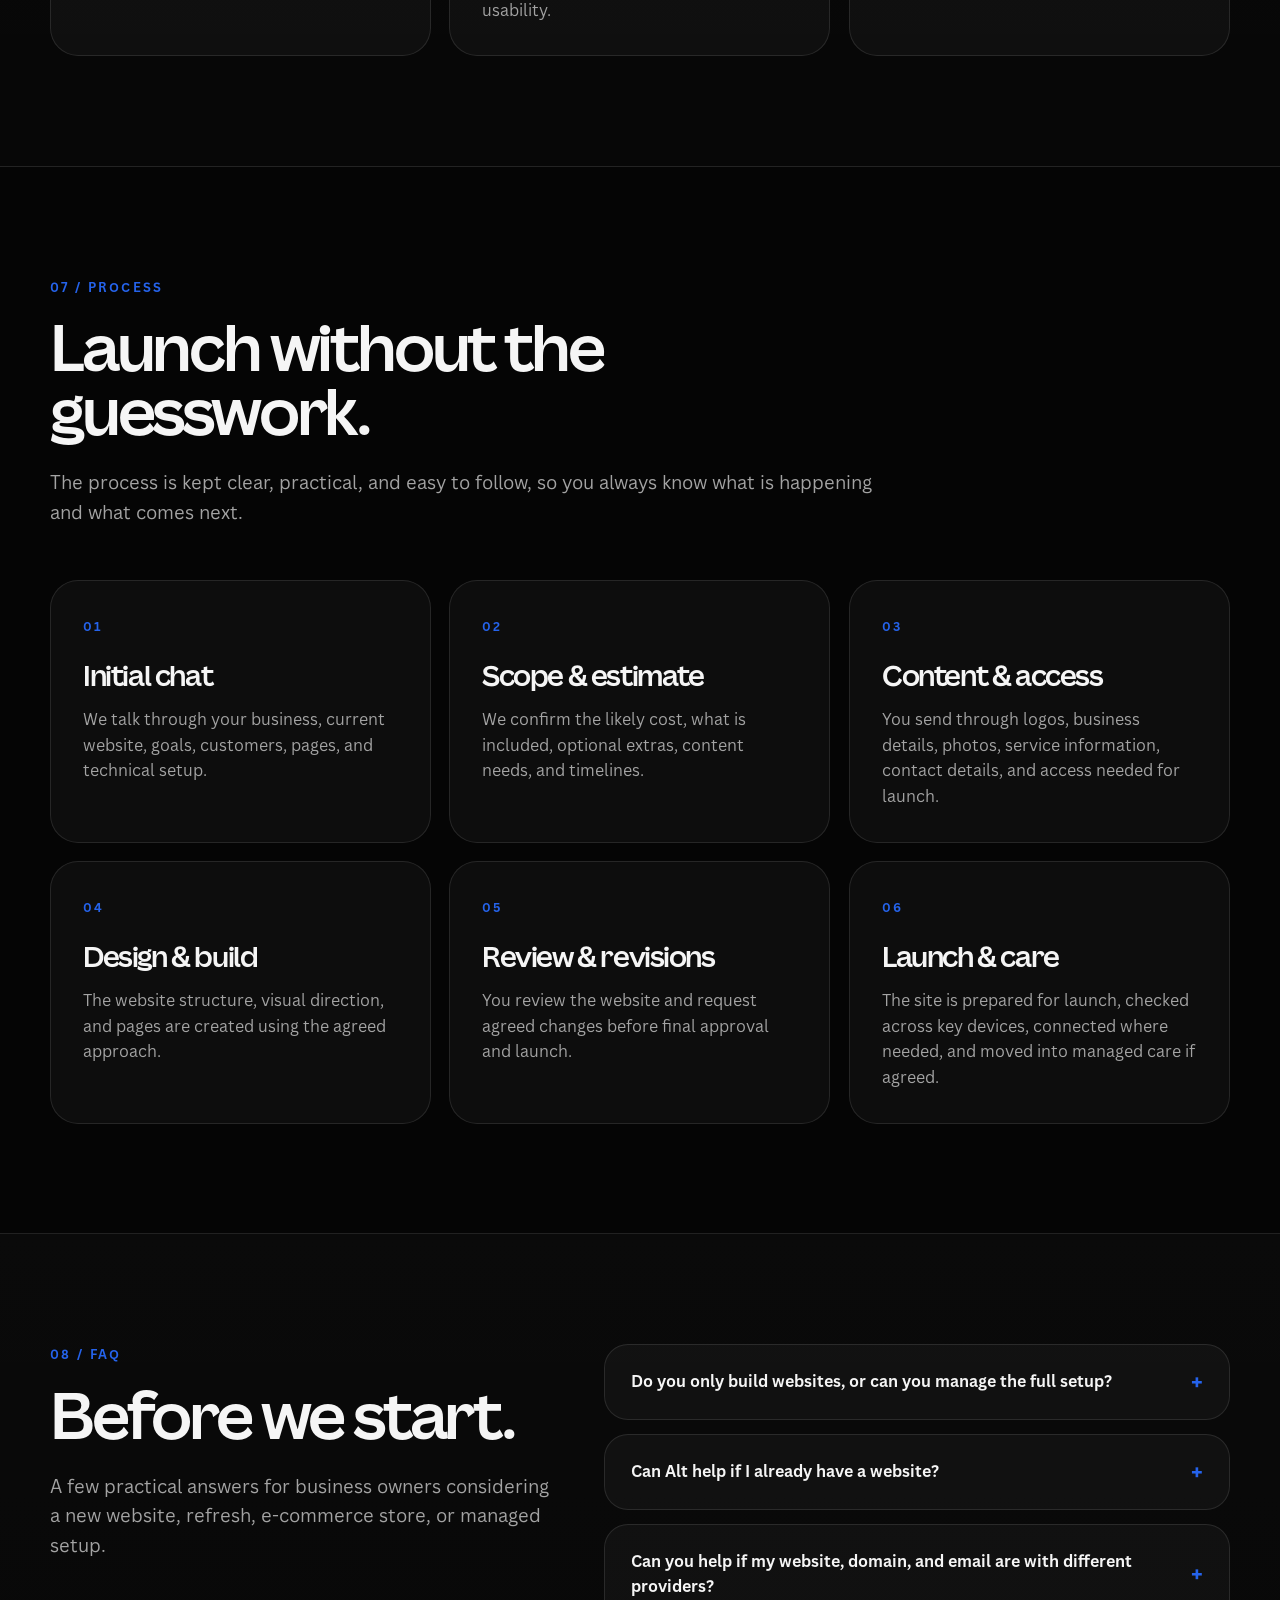
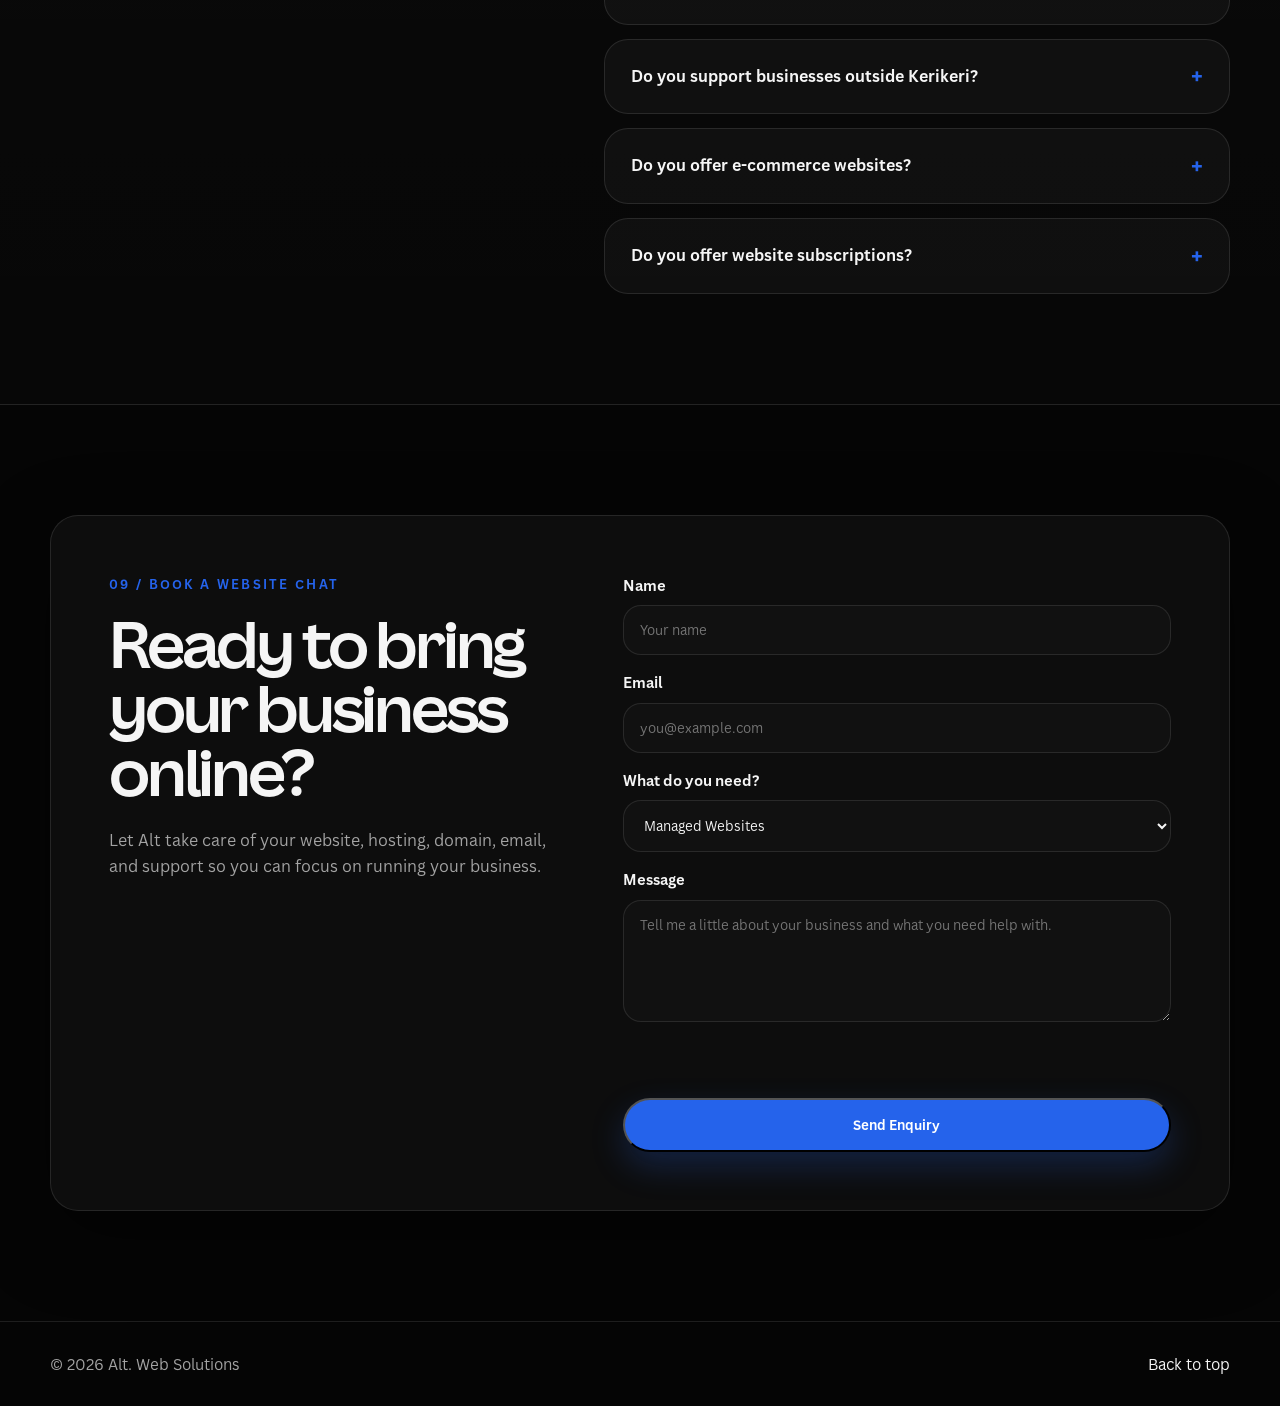
==== commit afca0061: "Overhaul website service copy" ====
--- a/index.html
+++ b/index.html
@@ -4,26 +4,20 @@
     <meta charset="UTF-8" />
     <meta name="viewport" content="width=device-width, initial-scale=1.0" />
 
-    <title>Alt. Web Solutions | Websites & Managed Web Support</title>
+    <title>Alt. Web Solutions | Managed Websites, Hosting, Domains & Email</title>
     <meta
       name="description"
-      content="Alt. Web Solutions helps small local businesses get clean, mobile-friendly websites built, launched, and looked after without technical stress."
+      content="Simple managed web solutions for New Zealand businesses. Website design, hosting, domain management, business email, SSL, e-commerce, refreshes, and ongoing support."
     />
 
     <link rel="icon" type="image/png" sizes="32x32" href="assets/favicon.png" />
     <link rel="icon" type="image/png" sizes="16x16" href="assets/favicon.png" />
     <link rel="apple-touch-icon" sizes="180x180" href="assets/favicon.png" />
     <link rel="shortcut icon" href="assets/favicon.png" />
-    <!--
-      Dark mode is the default brand experience.
-      The JS theme toggle can still switch to light mode after the page loads.
-    -->
-    <!-- Main stylesheet imports the modular CSS files in order. -->
     <link rel="stylesheet" href="css/style.css" />
   </head>
 
   <body data-theme="dark">
-    <!-- Decorative background layers. These sit outside the document flow so they never add scroll height. -->
     <canvas
       class="tech-background"
       id="techBackground"
@@ -34,7 +28,11 @@
 
     <header class="site-header">
       <nav class="nav">
-        <a href="#home" class="nav-logo" aria-label="Alt. Web Solutions home">
+        <a
+          href="index.html#home"
+          class="nav-logo"
+          aria-label="Alt. Web Solutions home"
+        >
           <img
             src="assets/alt-web-solutions-logo-white-icon.png"
             alt="Alt. Web Solutions logo"
@@ -53,13 +51,12 @@
 
         <div class="nav-actions">
           <div class="nav-links">
+            <a href="index.html#home" aria-current="page">Home</a>
             <a href="about.html">About</a>
-            <a href="#services">Services</a>
-            <a href="#managed-care">Managed Care</a>
-            <a href="#pricing">Packages</a>
-            <a href="#process">Process</a>
-            <a href="#faq">FAQ</a>
-            <a href="#contact">Contact</a>
+            <a href="services.html">Services</a>
+            <a href="managed-websites.html">Managed Websites</a>
+            <a href="ecommerce.html">E-Commerce</a>
+            <a href="index.html#contact">Contact</a>
           </div>
 
           <button
@@ -68,7 +65,7 @@
             type="button"
             aria-label="Toggle light and dark mode"
           >
-            <span class="theme-toggle-icon" id="themeIcon">☾</span>
+            <span class="theme-toggle-icon" id="themeIcon">&#9790;</span>
             <span class="theme-toggle-text" id="themeText">Dark</span>
           </button>
         </div>
@@ -76,305 +73,378 @@
     </header>
 
     <main id="home">
-      <!-- Hero -->
       <section class="hero section">
         <div class="container hero-grid">
           <div class="hero-content">
             <p class="eyebrow">Alt. Web Solutions</p>
 
-            <h1>Simple solutions.</h1>
-            <h1>No technical stress.</h1>
+            <h1>Your website, domain, email, hosting, and support &mdash; all managed in one place.</h1>
 
             <p class="hero-text">
-              Alt. Web Solutions helps local businesses get online, look
-              professional, and keep the technical side handled.
+              Alt. Web Solutions helps local businesses across New Zealand get
+              online with simple, professional, managed web solutions. From
+              website design and hosting to domain names, business email, SSL,
+              and ongoing care, Alt brings the key parts of your online presence
+              together so you can focus on running your business.
             </p>
 
             <div class="hero-actions">
-              <a href="#contact" class="btn btn-primary">Start a Project</a>
+              <a href="#contact" class="btn btn-primary">Book a Website Chat</a>
               <a href="#services" class="btn btn-secondary">Explore Services</a>
             </div>
           </div>
         </div>
       </section>
 
-      <!-- Identity / Positioning -->
       <section id="identity" class="section">
         <div class="container">
           <div class="section-heading reveal">
-            <p class="eyebrow">01 / What Alt. does</p>
-            <h2>Your local web alternative.</h2>
-            <p>
-              Alt. Web Solutions helps local businesses get online and stay
-              supported with practical web solutions, clear communication, and
-              no unnecessary technical stress.
+            <p class="eyebrow">01 / A simpler setup</p>
+            <h2>A simpler way to manage your online presence.</h2>
+            <p>
+              Alt. Web Solutions was created to help local businesses build a
+              stronger online presence without making the process complicated.
+              Since relocating to Kerikeri, I have seen how many great local
+              businesses either have outdated websites, no website at all, or an
+              online setup spread across too many different providers.
+            </p>
+            <p>
+              Alt exists to close that gap. The goal is to make professional web
+              services more approachable for small businesses by offering
+              website design, hosting, domain management, business email, SSL,
+              and ongoing support through one local provider.
             </p>
           </div>
 
           <div class="card-grid">
             <article class="info-card reveal tilt-card">
-              <span>Positioning</span>
-              <h3>Simple web solutions</h3>
-              <p>
-                Clean website design, launch support, hosting, and ongoing care
-                for local businesses.
-              </p>
-            </article>
-
-            <article class="info-card reveal tilt-card">
-              <span>Brand Promise</span>
-              <h3>Handled for you</h3>
-              <p>
-                Helping business owners stay focused on their work while the
-                website, hosting, domain, updates, and basic checks are looked
-                after.
-              </p>
-            </article>
-
-            <article class="info-card reveal tilt-card">
-              <span>Built For</span>
-              <h3>Local businesses</h3>
-              <p>
-                Ideal for trades, service providers, sole traders, family
-                businesses, local tourism operators, and community-based brands.
-              </p>
-            </article>
-          </div>
-        </div>
-      </section>
-
-      <!-- Who it helps -->
-      <section id="who" class="section section-muted">
+              <span>Simple</span>
+              <h3>You handle the business</h3>
+              <p>
+                Simple web solutions. You handle the business, Alt takes care
+                of your web.
+              </p>
+            </article>
+
+            <article class="info-card reveal tilt-card">
+              <span>Connected</span>
+              <h3>One place for your web setup</h3>
+              <p>
+                Websites, hosting, domains, email, and support without the
+                technical stress.
+              </p>
+            </article>
+
+            <article class="info-card reveal tilt-card">
+              <span>New Zealand</span>
+              <h3>Local and remote support</h3>
+              <p>
+                Local web support for Kiwi businesses, wherever you are in New
+                Zealand.
+              </p>
+            </article>
+          </div>
+        </div>
+      </section>
+
+      <section id="web-setup" class="section section-muted">
         <div class="container">
           <div class="section-heading reveal">
-            <p class="eyebrow">02 / Who Alt. helps</p>
-            <h2>Built for local businesses.</h2>
-            <p>
-              Your website should make it easy for customers to understand what
-              you do, feel confident in your business, and get in touch.
+            <p class="eyebrow">02 / Managed together</p>
+            <h2>One place for your web setup.</h2>
+            <p>
+              Alt can manage your website, hosting, domain, business email,
+              SSL, and support in one place, removing the need to juggle
+              multiple providers.
             </p>
           </div>
 
           <div class="card-grid">
             <article class="info-card reveal tilt-card">
-              <span>Outdated website</span>
-              <h3>Refresh your online presence</h3>
-              <p>
-                Modernise a website that no longer reflects the quality of your
-                work, your services, or the experience you provide.
-              </p>
-            </article>
-
-            <article class="info-card reveal tilt-card">
-              <span>No website</span>
-              <h3>Get online properly</h3>
-              <p>
-                Create a clear, mobile-friendly website so customers are not
-                relying only on social media to find and contact you.
-              </p>
-            </article>
-
-            <article class="info-card reveal tilt-card">
-              <span>Hard to manage</span>
-              <h3>Keep it looked after</h3>
-              <p>
-                Get practical support with updates, hosting, domain settings,
-                SSL checks, and basic website maintenance.
-              </p>
-            </article>
-          </div>
-        </div>
-      </section>
-
-      <!-- Services -->
-      <section id="services" class="section">
+              <span>Build</span>
+              <h3>Website design and build</h3>
+              <p>
+                Clean, mobile-friendly websites for small businesses, service
+                providers, tradies, contractors, and local organisations.
+              </p>
+            </article>
+
+            <article class="info-card reveal tilt-card">
+              <span>Setup</span>
+              <h3>Hosting, SSL and domains</h3>
+              <p>
+                Support with website hosting, SSL setup, domain management,
+                DNS, renewals, and launch checks.
+              </p>
+            </article>
+
+            <article class="info-card reveal tilt-card">
+              <span>Support</span>
+              <h3>Email, care and support</h3>
+              <p>
+                Business email setup, website care, small content updates, and
+                practical support after launch.
+              </p>
+            </article>
+          </div>
+        </div>
+      </section>
+
+      <section id="who" class="section">
         <div class="container">
           <div class="section-heading reveal">
-            <p class="eyebrow">03 / Services</p>
-            <h2>Focused services with room to grow.</h2>
-            <p>
-              Start with a clean one-off website project, then add managed care
-              when you want the technical side handled after launch.
+            <p class="eyebrow">03 / Built for local business</p>
+            <h2>Built for local business.</h2>
+            <p>
+              Alt works with small New Zealand businesses that need practical,
+              professional web solutions without unnecessary complexity.
+            </p>
+          </div>
+
+          <div class="card-grid">
+            <article class="info-card reveal tilt-card">
+              <span>For</span>
+              <h3>Sole traders and tradies</h3>
+              <p>
+                Practical websites and support for sole traders, tradies,
+                contractors, and local service businesses.
+              </p>
+            </article>
+
+            <article class="info-card reveal tilt-card">
+              <span>For</span>
+              <h3>Retail and product businesses</h3>
+              <p>
+                Simple online presence and e-commerce options for small
+                retailers, makers, and product-based businesses.
+              </p>
+            </article>
+
+            <article class="info-card reveal tilt-card">
+              <span>For</span>
+              <h3>Businesses relying on Facebook</h3>
+              <p>
+                A more professional home online for businesses currently relying
+                only on Facebook, word of mouth, or scattered online listings.
+              </p>
+            </article>
+          </div>
+        </div>
+      </section>
+
+      <section id="services" class="section section-muted">
+        <div class="container">
+          <div class="section-heading reveal">
+            <p class="eyebrow">04 / Services</p>
+            <h2>Simple managed web services for local businesses.</h2>
+            <p>
+              Alt provides simple managed web solutions for businesses that want
+              a professional online presence without needing to manage the
+              technical side themselves. Services can be combined into a
+              complete managed package or quoted individually depending on what
+              your business needs.
             </p>
           </div>
 
           <div class="service-grid service-grid-three">
             <article class="service-card reveal tilt-card">
-              <p class="service-label">Service One</p>
-              <h3>Website Design, Build & Launch</h3>
-              <p>
-                A one-off website project for small businesses that need a
-                clean, mobile-friendly website designed, built, tested, and
-                prepared for launch.
-              </p>
-
-              <ul>
-                <li>Website structure and page planning</li>
-                <li>Responsive design for desktop, tablet, and mobile</li>
-                <li>
-                  Core pages such as Home, About, Services, FAQ, Gallery, and
-                  Contact
-                </li>
-                <li>
-                  Click-to-call, email, map, and social links where suitable
-                </li>
-                <li>Basic SEO setup and launch checks</li>
-              </ul>
-            </article>
-
-            <article class="service-card reveal tilt-card">
-              <p class="service-label">Service Two</p>
-              <h3>Managed Web Service</h3>
-              <p>
-                Optional ongoing support for clients who want their website,
-                hosting, domain settings, basic updates, and checks handled
-                after launch.
-              </p>
-
-              <ul>
-                <li>
-                  Minor text, image, link, pricing, or opening-hour updates
-                </li>
-                <li>Basic website checks and troubleshooting</li>
-                <li>Domain, DNS, SSL, and hosting support where agreed</li>
-                <li>Email or message support for website-related questions</li>
-                <li>Basic backups where applicable</li>
-              </ul>
-            </article>
-
-            <article class="service-card reveal tilt-card">
-              <p class="service-label">Support Offer</p>
-              <h3>Website Refresh Support</h3>
-              <p>
-                A practical starting point for businesses with an outdated
-                website that need a clearer direction before committing to a
-                full rebuild.
-              </p>
-
-              <ul>
-                <li>Current website review</li>
-                <li>Visual direction or concept support</li>
-                <li>Cleaner customer journey recommendations</li>
-                <li>Pathway to a full website build if approved</li>
-                <li>
-                  Helpful for outreach concepts and redesign conversations
-                </li>
-              </ul>
-            </article>
-          </div>
-        </div>
-      </section>
-
-      <!-- Managed Care -->
-      <section id="managed-care" class="section section-muted">
+              <p class="service-label">Website Design</p>
+              <h3>Website Design &amp; Build</h3>
+              <p>
+                Professional websites designed for small businesses, service
+                providers, tradies, contractors, and local organisations.
+              </p>
+              <a href="services.html#website-design-build" class="text-link">Explore Website Design</a>
+            </article>
+
+            <article class="service-card reveal tilt-card featured">
+              <p class="service-label">Managed</p>
+              <h3>Managed Websites</h3>
+              <p>
+                A complete managed website setup that can include your website,
+                hosting, domain, business email, SSL, and ongoing care through
+                one local provider.
+              </p>
+              <a href="managed-websites.html" class="text-link">Ask About Managed Websites</a>
+            </article>
+
+            <article class="service-card reveal tilt-card">
+              <p class="service-label">Hosting</p>
+              <h3>Website Hosting</h3>
+              <p>
+                Reliable website hosting with SSL, backups, technical setup,
+                and ongoing support managed through Alt.
+              </p>
+              <a href="services.html#hosting" class="text-link">Ask About Hosting</a>
+            </article>
+
+            <article class="service-card reveal tilt-card">
+              <p class="service-label">Domains</p>
+              <h3>Domain Management</h3>
+              <p>
+                Help registering, connecting, renewing, and managing your
+                business domain name.
+              </p>
+              <a href="services.html#domain-management" class="text-link">Simplify Your Domain Setup</a>
+            </article>
+
+            <article class="service-card reveal tilt-card">
+              <p class="service-label">Email</p>
+              <h3>Business Email Setup</h3>
+              <p>
+                Professional email addresses using your own domain, such as
+                info@yourbusiness.co.nz.
+              </p>
+              <a href="services.html#business-email" class="text-link">Set Up Business Email</a>
+            </article>
+
+            <article class="service-card reveal tilt-card">
+              <p class="service-label">Care</p>
+              <h3>Website Care &amp; Support</h3>
+              <p>
+                Ongoing support for updates, technical checks, security, and
+                small content changes.
+              </p>
+              <a href="services.html#website-care" class="text-link">Ask About Website Care</a>
+            </article>
+
+            <article class="service-card reveal tilt-card">
+              <p class="service-label">Store</p>
+              <h3>E-Commerce Websites</h3>
+              <p>
+                Online store setup for businesses that want to sell products,
+                accept payments, and manage product pages online.
+              </p>
+              <a href="ecommerce.html" class="text-link">Discuss an Online Store</a>
+            </article>
+
+            <article class="service-card reveal tilt-card">
+              <p class="service-label">Refresh</p>
+              <h3>Website Refresh &amp; Rebuild</h3>
+              <p>
+                Modernise an outdated website with cleaner design, better
+                structure, and improved mobile experience.
+              </p>
+              <a href="website-refresh-rebuild.html" class="text-link">Ask About a Website Refresh</a>
+            </article>
+
+            <article class="service-card reveal tilt-card">
+              <p class="service-label">Search</p>
+              <h3>Local SEO Setup</h3>
+              <p>
+                Basic search setup to help your website be easier to understand
+                and index by search engines.
+              </p>
+              <a href="services.html#local-seo" class="text-link">Improve Your Website Foundation</a>
+            </article>
+          </div>
+
+          <div class="quote-note reveal voice-item">
+            <strong>One place to start.</strong>
+            <span>
+              From your first website to ongoing hosting, email, domain
+              management, and website support, Alt gives your business a simpler
+              way to manage its online presence.
+            </span>
+          </div>
+        </div>
+      </section>
+
+      <section id="local-support" class="section">
         <div class="container">
           <div class="section-heading reveal">
-            <p class="eyebrow">04 / Managed care</p>
-            <h2>Stay accurate. Stay online.</h2>
-            <p>
-              Managed Web Service is for business owners who want peace of mind
-              after launch — without having to manage hosting, domain settings,
-              updates, backups, or small website changes themselves.
+            <p class="eyebrow">05 / Local and remote</p>
+            <h2>Local, remote, and reliable.</h2>
+            <p>
+              Based in Kerikeri and supporting businesses across New Zealand,
+              Alt can help whether you are just down the road or elsewhere in
+              the country.
             </p>
           </div>
 
           <div class="voice-list compact-list">
             <div class="voice-item reveal">
-              <h3>Website updates</h3>
-              <p>
-                Minor text changes, image swaps, service updates, seasonal
-                notices, opening hours, pricing updates, and small layout
-                adjustments.
+              <h3>NZ-focused hosting and local support.</h3>
+              <p>
+                For many New Zealand businesses, keeping their website and
+                online services close to home matters. Alt uses New Zealand-based
+                hosting infrastructure where practical so your website can be
+                hosted locally, supported locally, and managed with a focus on
+                reliability, performance, and data sovereignty.
               </p>
             </div>
 
             <div class="voice-item reveal">
-              <h3>Technical care</h3>
-              <p>
-                Basic checks for loading, navigation, buttons, email links,
-                phone links, Google Maps, forms, and mobile display issues.
+              <h3>Simple support after launch.</h3>
+              <p>
+                Your website should not be something you launch and forget. Alt
+                offers ongoing care and support so your website stays easier to
+                manage over time.
               </p>
             </div>
 
             <div class="voice-item reveal">
-              <h3>Hosting & domain coordination</h3>
-              <p>
-                Support with domain connections, DNS changes, hosting setup,
-                renewal coordination, SSL checks, and provider communication
-                where agreed.
-              </p>
-            </div>
-
-            <div class="voice-item reveal">
-              <h3>Clear support</h3>
-              <p>
-                Email or message-based support for reasonable website-related
-                questions, with check-ins depending on the agreed plan.
-              </p>
-            </div>
-          </div>
-        </div>
-      </section>
-
-      <!-- Packages -->
-      <section id="pricing" class="section">
+              <h3>Careful, practical setup.</h3>
+              <p>
+                Hosting location, backups, email storage, and infrastructure
+                details may depend on the selected hosting environment,
+                third-party systems, and any external platforms connected to the
+                website. Alt will always aim to use reliable New Zealand-based
+                services where practical and appropriate.
+              </p>
+            </div>
+          </div>
+        </div>
+      </section>
+
+      <section id="pricing" class="section section-muted">
         <div class="container">
           <div class="section-heading reveal">
-            <p class="eyebrow">05 / Packages & quoting</p>
+            <p class="eyebrow">06 / Packages &amp; quoting</p>
             <h2>Clear scope. No surprises.</h2>
             <p>
               Every business is different, so pricing is confirmed after a quick
-              scope conversation. You’ll receive a clear quote that explains
-              what’s included, what’s not included, and any optional extras
+              scope conversation. You will receive a clear quote that explains
+              what is included, what is not included, and any optional extras
               before work begins.
             </p>
           </div>
 
           <div class="card-grid pricing-grid package-grid">
             <article class="info-card price-card package-card reveal tilt-card">
-              <span>Concept / Refresh</span>
-              <h3>Website Review & Refresh</h3>
-              <p>
-                Best for businesses with an outdated website that need clearer
-                visual direction, improved customer flow, or concept support
-                before moving into a full rebuild.
+              <span>Managed Website</span>
+              <h3>Website, hosting and care</h3>
+              <p>
+                Best for businesses that want their website, hosting, domain,
+                email, SSL, and support managed in one place.
               </p>
             </article>
 
             <article class="info-card price-card package-card reveal tilt-card">
-              <span>Website Project</span>
-              <h3>Design, build & launch</h3>
-              <p>
-                Best for small business websites, landing pages, service pages,
-                redesigns, and concept-to-live builds with clear launch checks.
+              <span>Refresh / Rebuild</span>
+              <h3>Modernise an existing website</h3>
+              <p>
+                Best for businesses with an outdated website that needs clearer
+                structure, stronger content, and better mobile usability.
               </p>
             </article>
 
             <article class="info-card price-card package-card reveal tilt-card">
-              <span>Managed Care</span>
-              <h3>Ongoing website support</h3>
-              <p>
-                Best for clients who want minor updates, basic checks, hosting
-                and domain support, and practical website help after launch.
-              </p>
-            </article>
-          </div>
-
-          <div class="quote-note reveal voice-item">
-            <strong>Prefer a quick estimate first?</strong>
-            <span>
-              Send through your current website or project idea, and I can
-              outline the likely scope before preparing a formal quote.
-            </span>
-          </div>
-        </div>
-      </section>
-
-      <!-- Process -->
-      <section id="process" class="section section-muted">
+              <span>Subscription Option</span>
+              <h3>For eligible projects</h3>
+              <p>
+                A monthly website subscription may be available for suitable
+                projects that need to avoid a large upfront website build cost.
+              </p>
+            </article>
+          </div>
+        </div>
+      </section>
+
+      <section id="process" class="section">
         <div class="container">
           <div class="section-heading reveal">
-            <p class="eyebrow">06 / Process</p>
+            <p class="eyebrow">07 / Process</p>
             <h2>Launch without the guesswork.</h2>
             <p>
               The process is kept clear, practical, and easy to follow, so you
@@ -394,26 +464,25 @@
 
             <div class="process-step reveal tilt-card">
               <span>02</span>
-              <h3>Scope & estimate</h3>
-              <p>
-                We confirm the likely cost, what is included, what is not
-                included, optional extras, content needs, and timelines.
+              <h3>Scope &amp; estimate</h3>
+              <p>
+                We confirm the likely cost, what is included, optional extras,
+                content needs, and timelines.
               </p>
             </div>
 
             <div class="process-step reveal tilt-card">
               <span>03</span>
-              <h3>Content & access</h3>
+              <h3>Content &amp; access</h3>
               <p>
                 You send through logos, business details, photos, service
-                information, contact details, and any domain or hosting access
-                needed.
+                information, contact details, and access needed for launch.
               </p>
             </div>
 
             <div class="process-step reveal tilt-card">
               <span>04</span>
-              <h3>Design & build</h3>
+              <h3>Design &amp; build</h3>
               <p>
                 The website structure, visual direction, and pages are created
                 using the agreed approach.
@@ -422,7 +491,7 @@
 
             <div class="process-step reveal tilt-card">
               <span>05</span>
-              <h3>Review & revisions</h3>
+              <h3>Review &amp; revisions</h3>
               <p>
                 You review the website and request agreed changes before final
                 approval and launch.
@@ -431,7 +500,7 @@
 
             <div class="process-step reveal tilt-card">
               <span>06</span>
-              <h3>Launch & care</h3>
+              <h3>Launch &amp; care</h3>
               <p>
                 The site is prepared for launch, checked across key devices,
                 connected where needed, and moved into managed care if agreed.
@@ -441,76 +510,87 @@
         </div>
       </section>
 
-      <!-- FAQ -->
-      <section id="faq" class="section">
+      <section id="faq" class="section section-muted">
         <div class="container faq-layout">
           <div class="section-heading reveal">
-            <p class="eyebrow">07 / FAQ</p>
+            <p class="eyebrow">08 / FAQ</p>
             <h2>Before we start.</h2>
             <p>
               A few practical answers for business owners considering a new
-              website, refresh, or managed care plan.
+              website, refresh, e-commerce store, or managed setup.
             </p>
           </div>
 
           <div class="faq-list reveal">
             <details>
-              <summary>Do I need hosting or a domain already?</summary>
-              <p>
-                No. If you already have them, Alt. can work with your current
-                setup where suitable. If not, hosting and domain options can be
-                discussed before launch.
+              <summary>Do you only build websites, or can you manage the full setup?</summary>
+              <p>
+                Alt can help with the full setup, including website design,
+                hosting, domain management, business email setup, SSL, launch
+                support, and ongoing website care. The goal is to keep the key
+                parts of your online presence managed in one place.
               </p>
             </details>
 
             <details>
-              <summary>Can you redesign my current website?</summary>
-              <p>
-                Yes. Alt. can help with website refreshes, redesign concepts, or
-                rebuilding an outdated site into something cleaner, clearer, and
-                easier for customers to use.
+              <summary>Can Alt help if I already have a website?</summary>
+              <p>
+                Yes. Alt can review, refresh, or rebuild existing websites that
+                feel outdated, hard to use, or no longer reflect the business
+                properly. Existing website projects are scoped based on the
+                current site, content, platform, and any migration needs.
               </p>
             </details>
 
             <details>
-              <summary>Do you manage the website after launch?</summary>
-              <p>
-                Yes. Managed Web Service is available for clients who want small
-                updates, website checks, hosting and domain support, and
-                practical help after launch.
+              <summary>Can you help if my website, domain, and email are with different providers?</summary>
+              <p>
+                Yes. Alt can help review your current setup and, where
+                practical, bring your website, domain, business email, hosting,
+                and support into a simpler managed setup.
               </p>
             </details>
 
             <details>
-              <summary>What do I need to provide?</summary>
-              <p>
-                Usually your logo, business details, service information,
-                contact details, images, social links, and access to any
-                relevant website, hosting, domain, or platform accounts.
+              <summary>Do you support businesses outside Kerikeri?</summary>
+              <p>
+                Yes. Alt is based in Kerikeri and supports businesses across New
+                Zealand remotely.
               </p>
             </details>
 
             <details>
-              <summary>Is copywriting included?</summary>
-              <p>
-                Basic wording and layout support may be included depending on
-                the project scope. Larger copywriting, rewriting, or content
-                planning can be quoted separately.
+              <summary>Do you offer e-commerce websites?</summary>
+              <p>
+                Yes. Alt can help with online store setup for businesses that
+                want to sell products online. E-commerce projects are quoted
+                based on store size, product requirements, payment setup,
+                shipping needs, and support requirements.
               </p>
             </details>
-          </div>
-        </div>
-      </section>
-
-      <!-- Contact -->
-      <section id="contact" class="section section-muted">
+
+            <details>
+              <summary>Do you offer website subscriptions?</summary>
+              <p>
+                For eligible projects, Alt may offer website subscription
+                options. This allows businesses to get online without a large
+                upfront website build cost, with the website, hosting, domain,
+                business email, SSL, and ongoing care included in one
+                predictable monthly payment over a minimum term.
+              </p>
+            </details>
+          </div>
+        </div>
+      </section>
+
+      <section id="contact" class="section">
         <div class="container contact-panel reveal">
           <div>
-            <p class="eyebrow">08 / Start a project</p>
-            <h2>Let’s get you sorted.</h2>
-            <p>
-              Need a new website, a refresh, or ongoing support? Send through a
-              few details, and Alt. will come back with a clear next step.
+            <p class="eyebrow">09 / Book a website chat</p>
+            <h2>Ready to bring your business online?</h2>
+            <p>
+              Let Alt take care of your website, hosting, domain, email, and
+              support so you can focus on running your business.
             </p>
           </div>
 
@@ -551,15 +631,19 @@
             <label>
               <span>What do you need?</span>
               <select name="service" required>
-                <option value="Website Design, Build & Launch">
-                  Website Design, Build & Launch
+                <option value="Managed Websites">Managed Websites</option>
+                <option value="Website Design & Build">
+                  Website Design &amp; Build
                 </option>
-                <option value="Website Review & Refresh">
-                  Website Review & Refresh
+                <option value="Website Refresh & Rebuild">
+                  Website Refresh &amp; Rebuild
                 </option>
-                <option value="Managed Web Service">Managed Web Service</option>
-                <option value="Hosting, Domain or Email Support">
-                  Hosting, Domain or Email Support
+                <option value="E-Commerce Website">E-Commerce Website</option>
+                <option value="Website Hosting, Domain or Email">
+                  Website Hosting, Domain or Email
+                </option>
+                <option value="Website Subscription Option">
+                  Website Subscription Option
                 </option>
                 <option value="Not sure yet">Not sure yet</option>
               </select>
@@ -595,7 +679,7 @@
 
     <footer class="site-footer">
       <div class="container footer-inner">
-        <p>© <span id="year"></span> Alt. Web Solutions</p>
+        <p>&copy; <span id="year"></span> Alt. Web Solutions</p>
         <a href="#home">Back to top</a>
       </div>
     </footer>
--- a/css/style.css
+++ b/css/style.css
@@ -17,3 +17,4 @@
 @import url("modules/13-tech-background.css");
 
 @import url("modules/14-about-page.css");
+@import url("modules/15-service-pages.css");
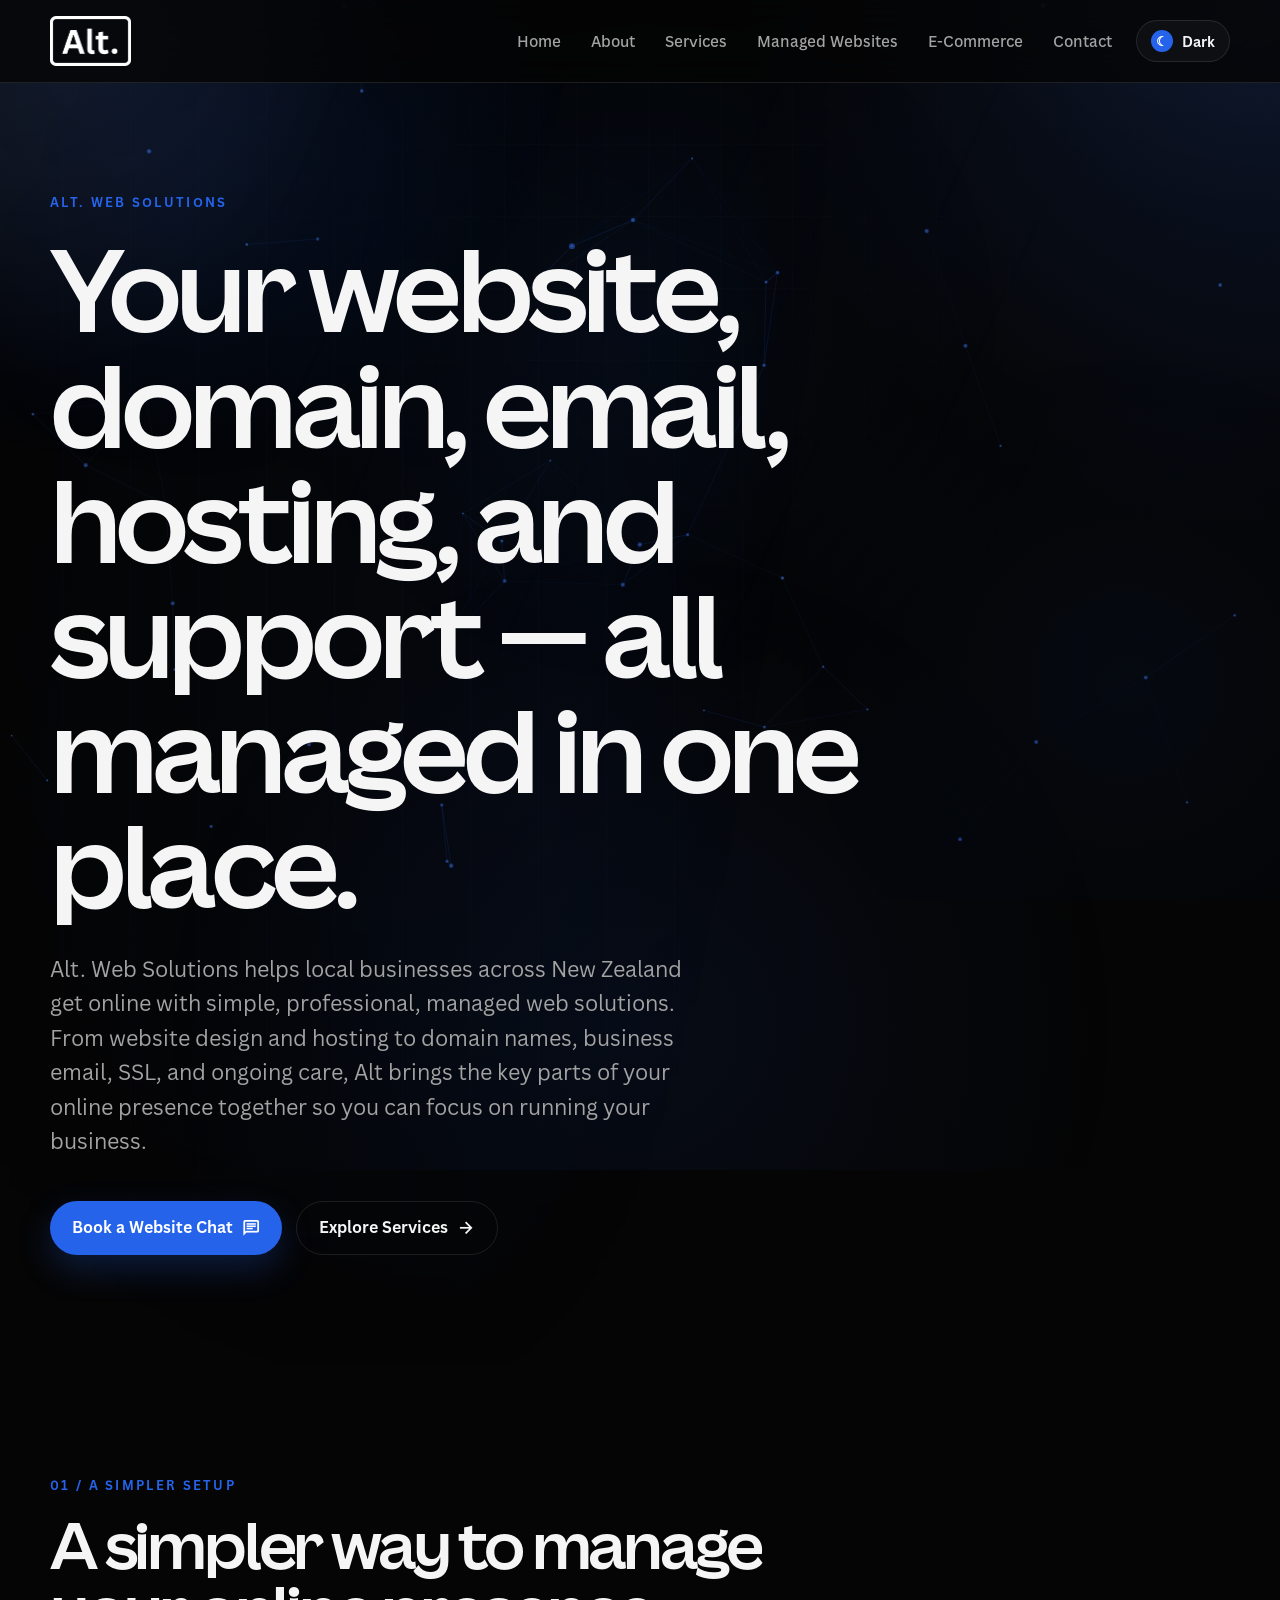
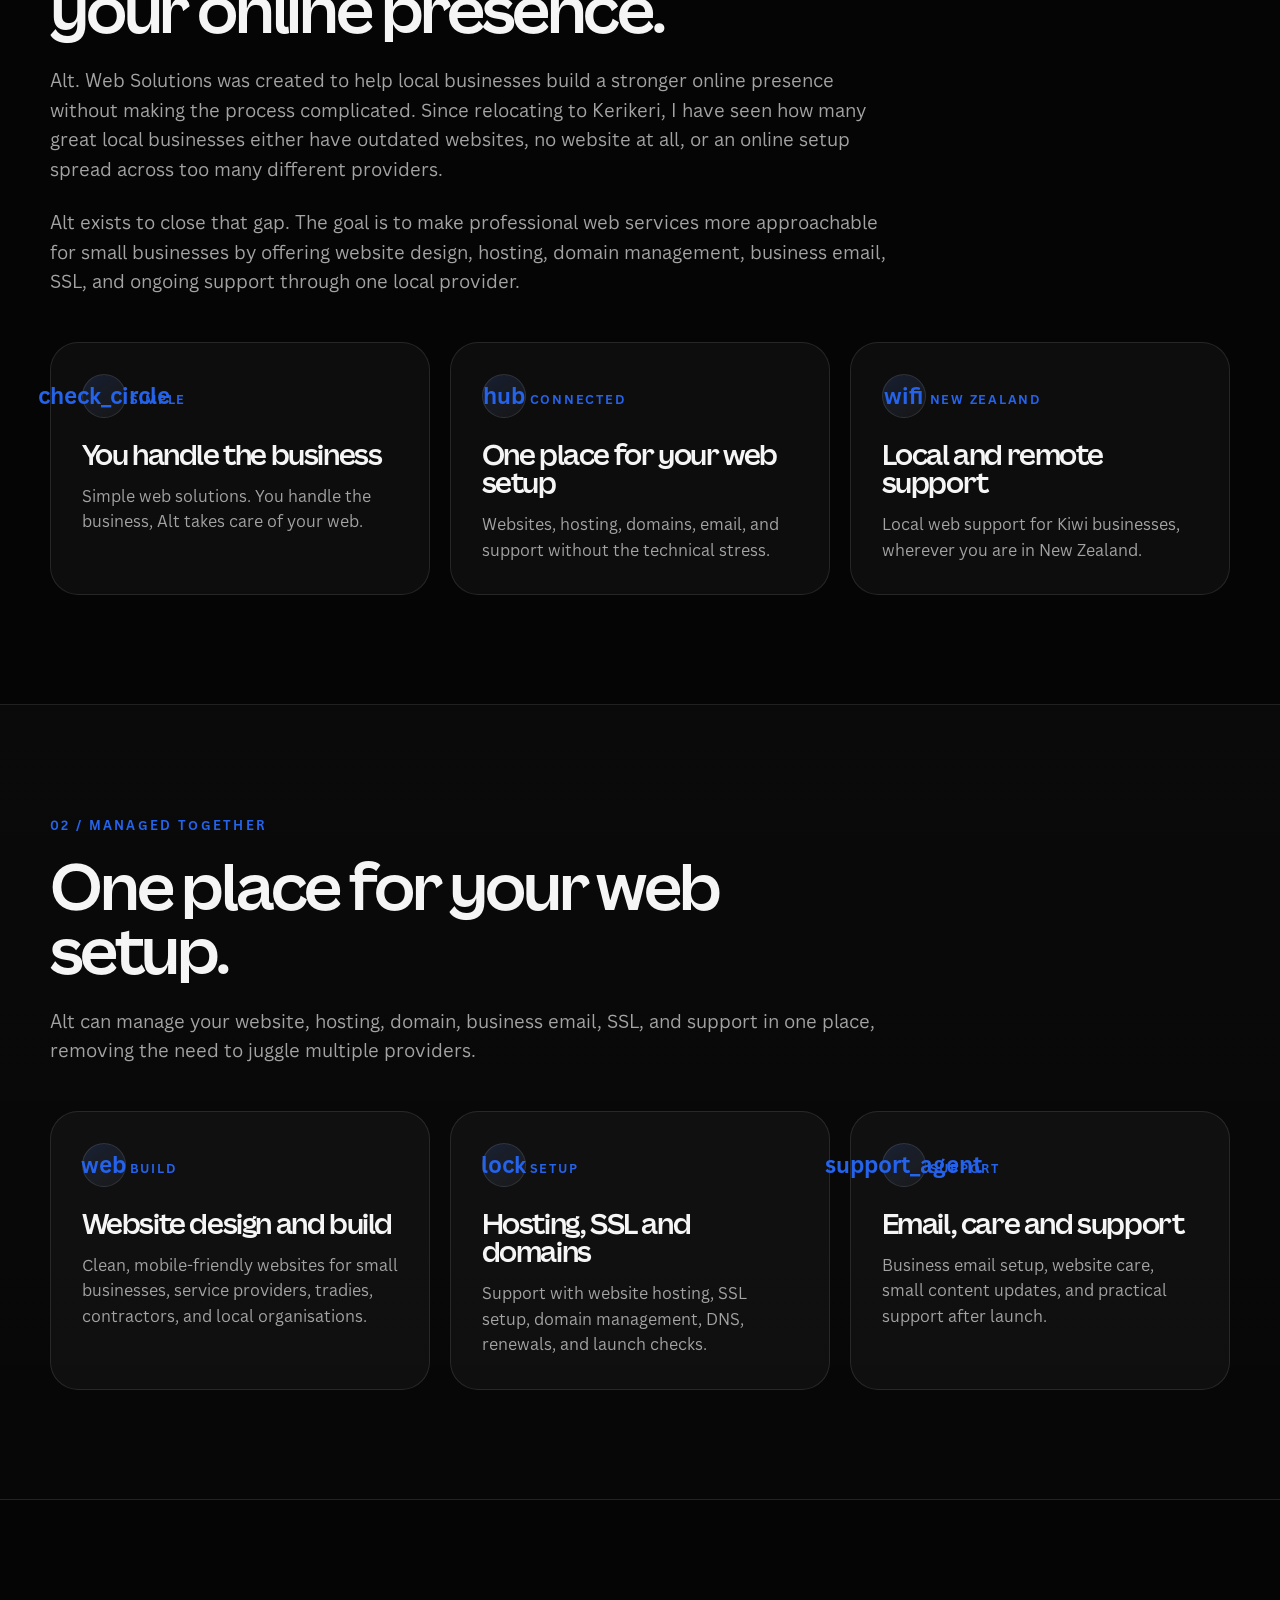
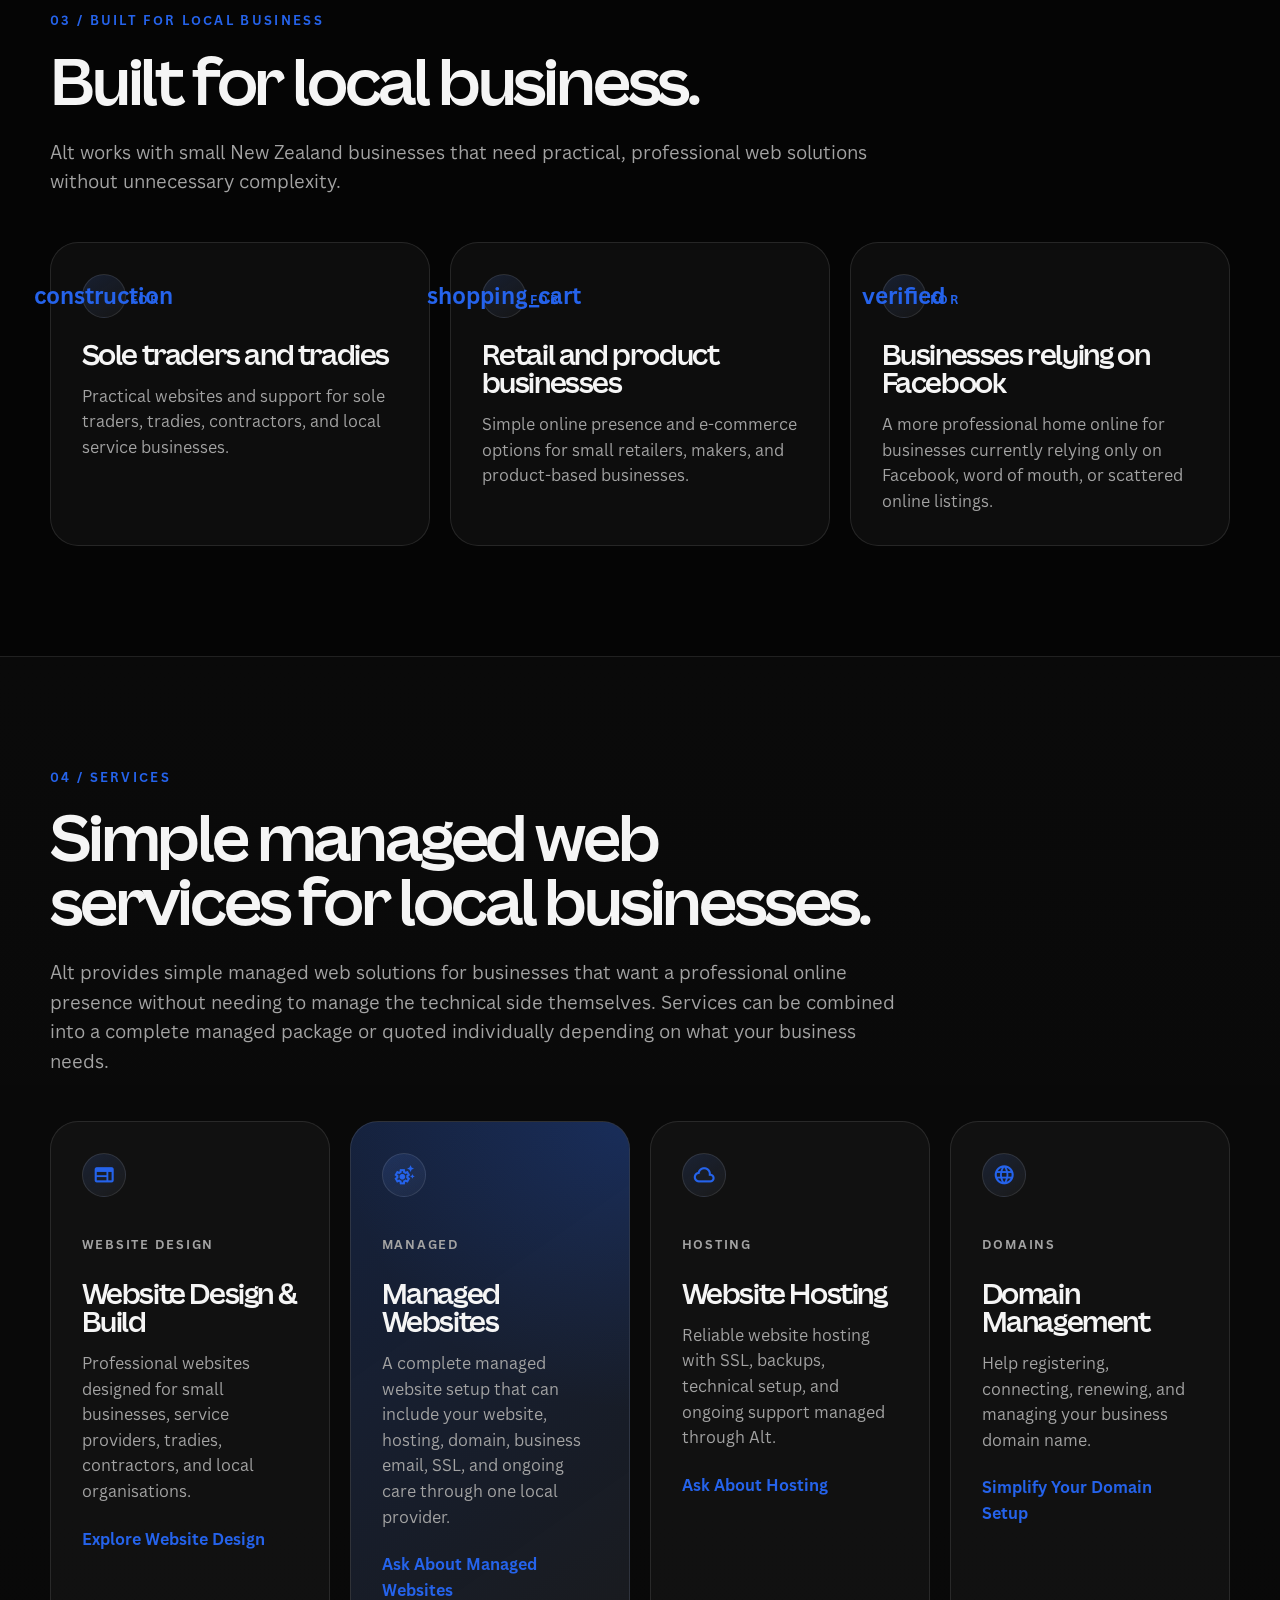
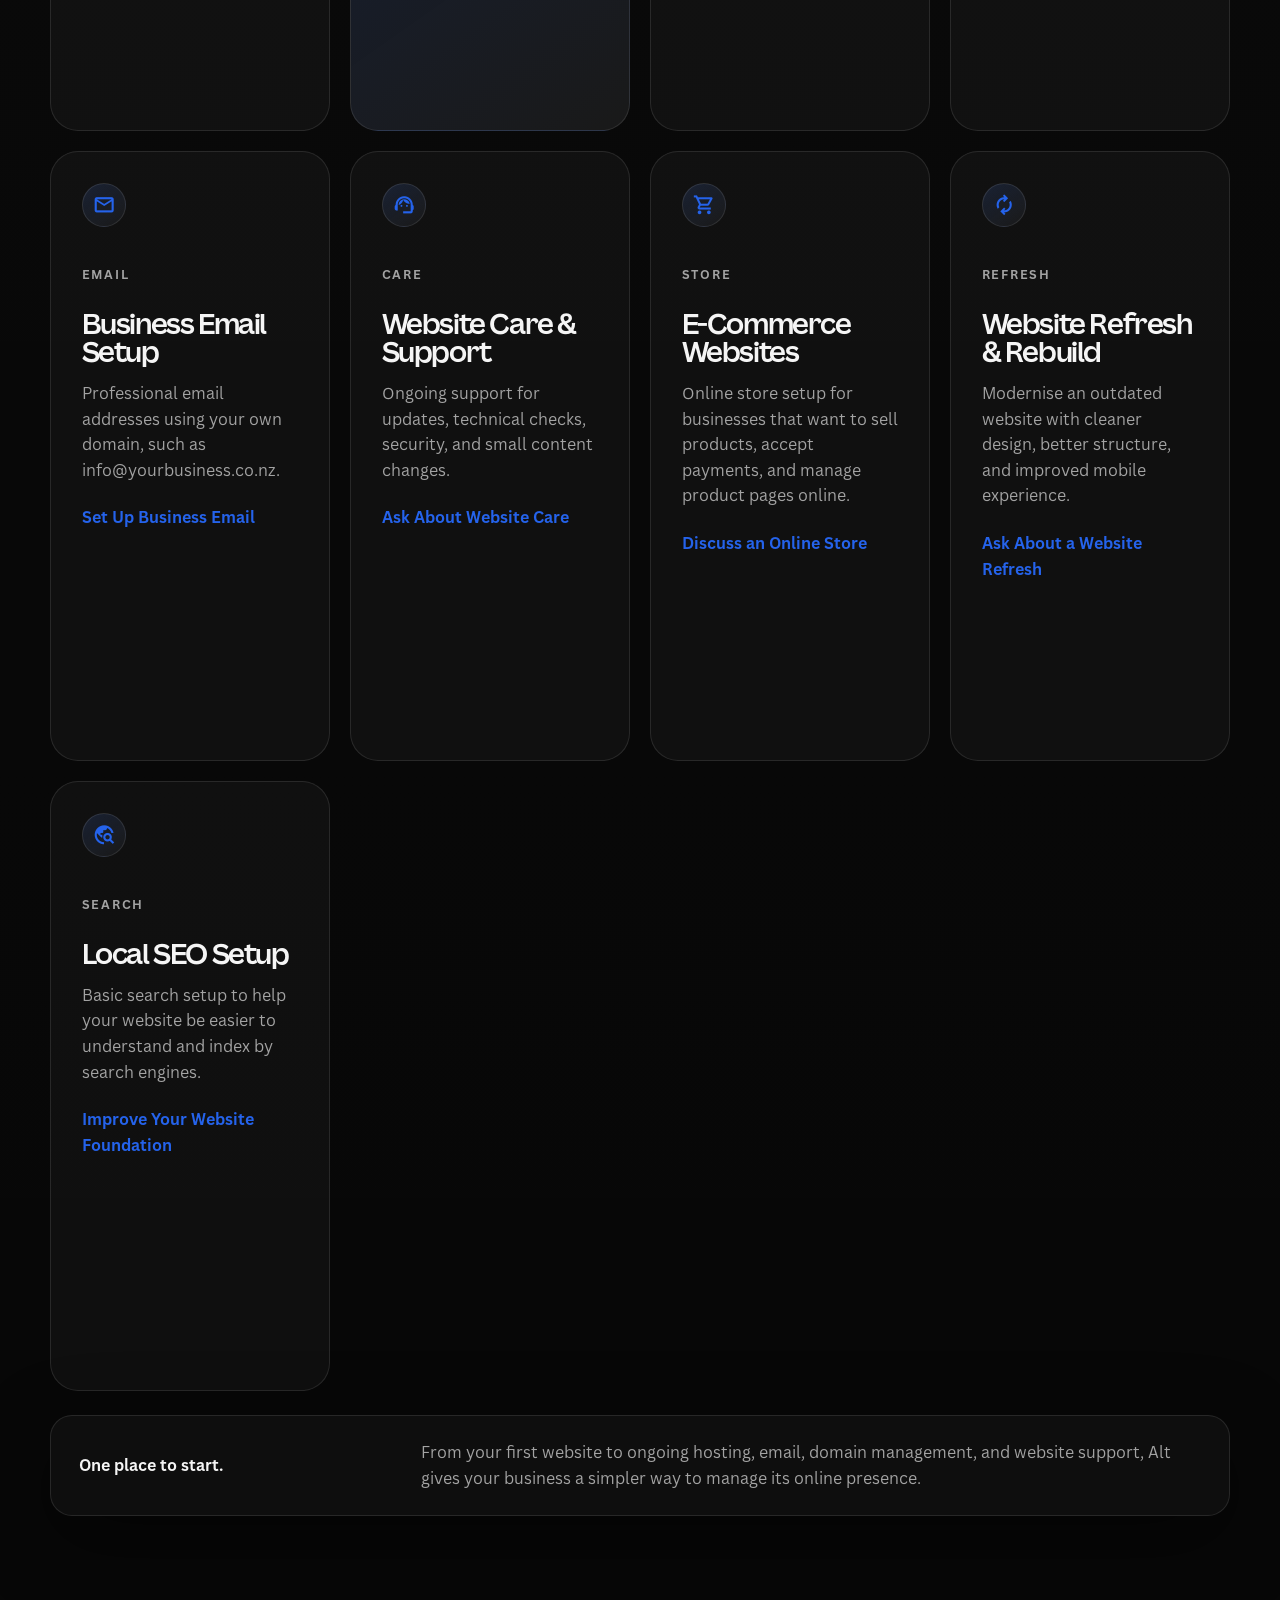
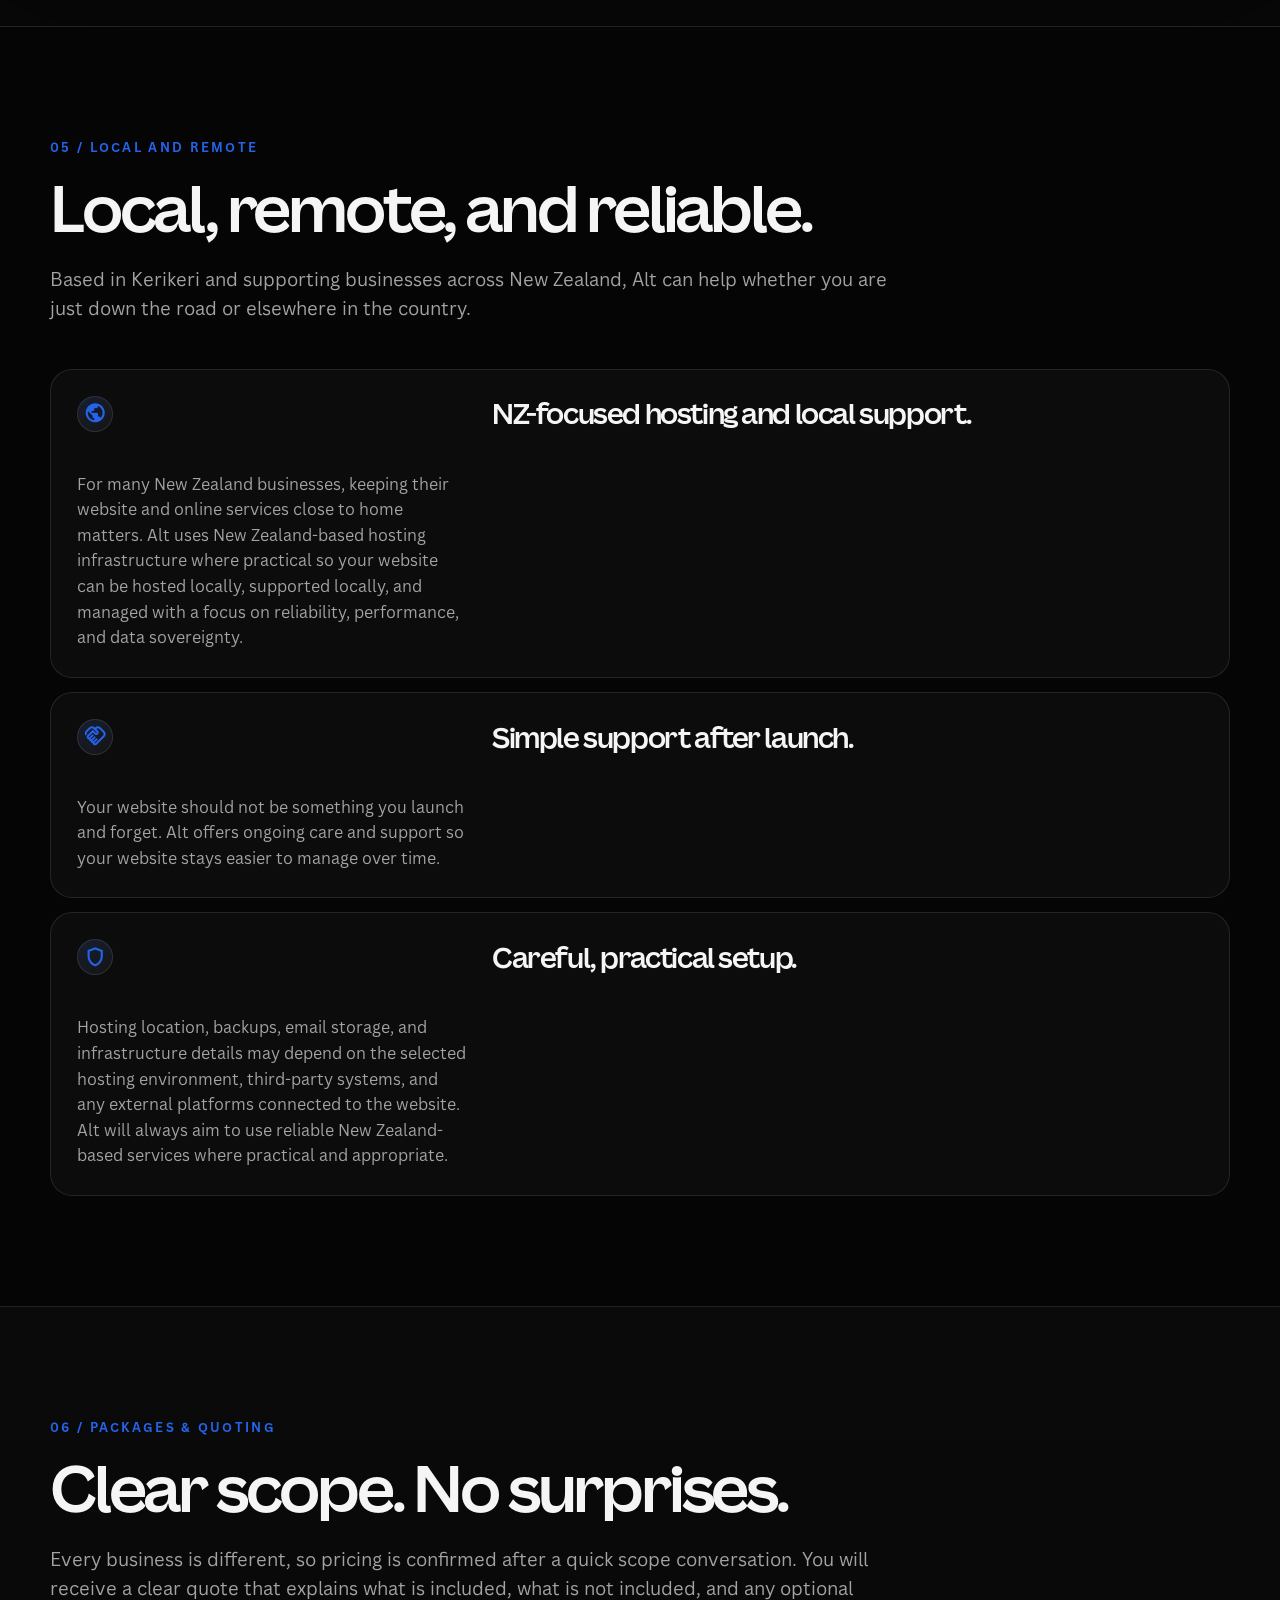
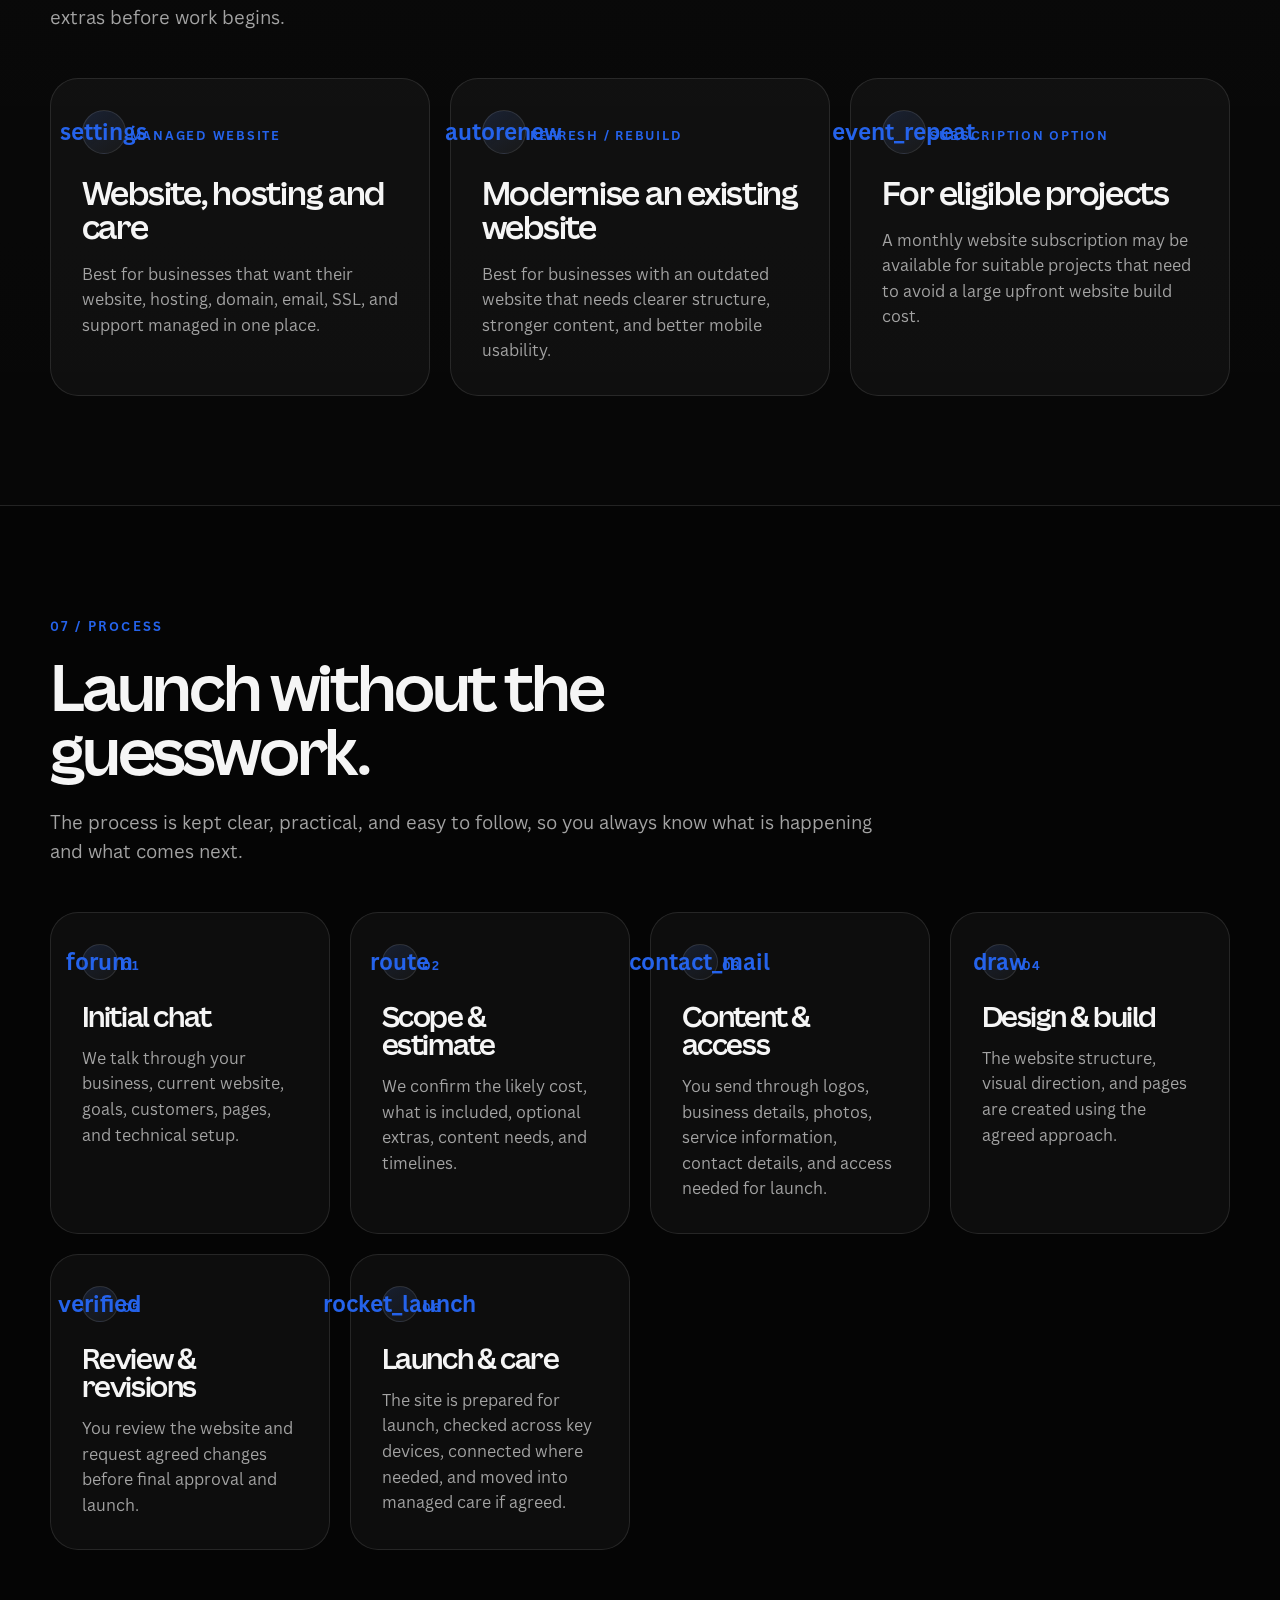
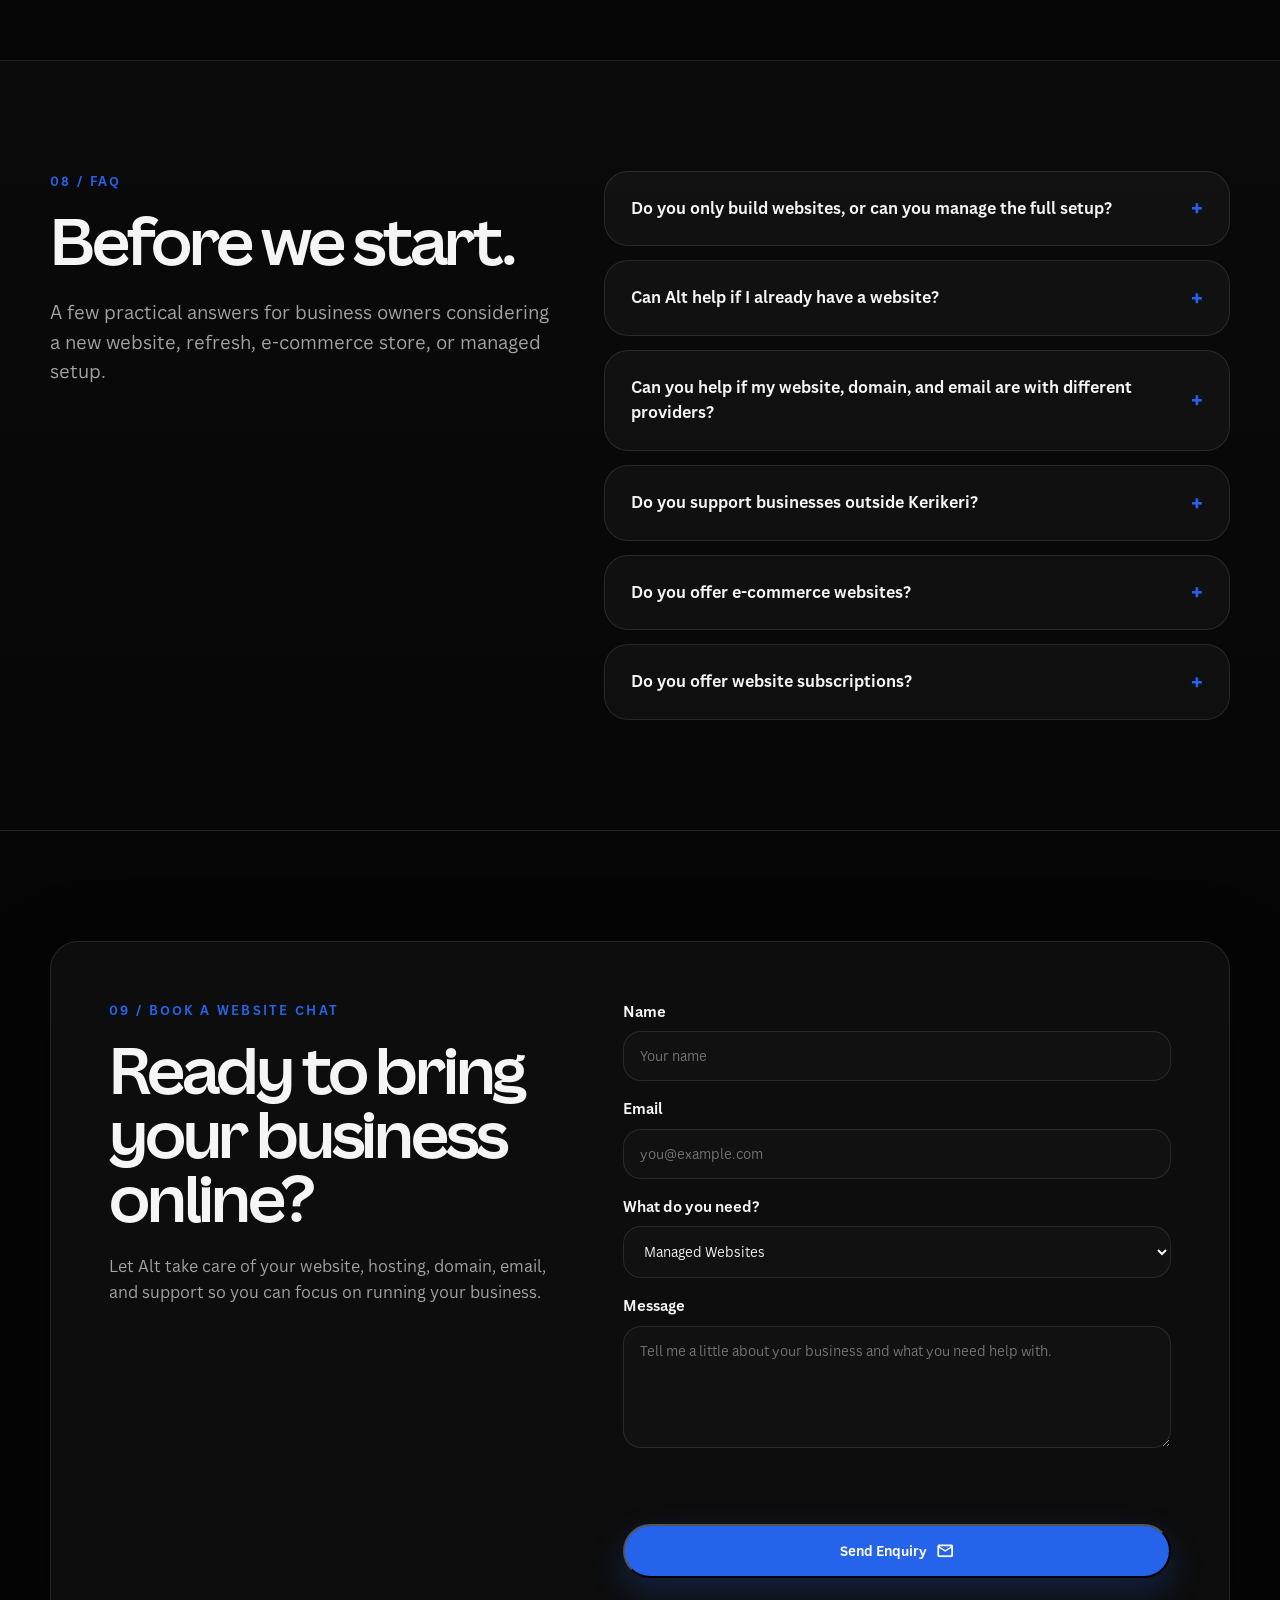
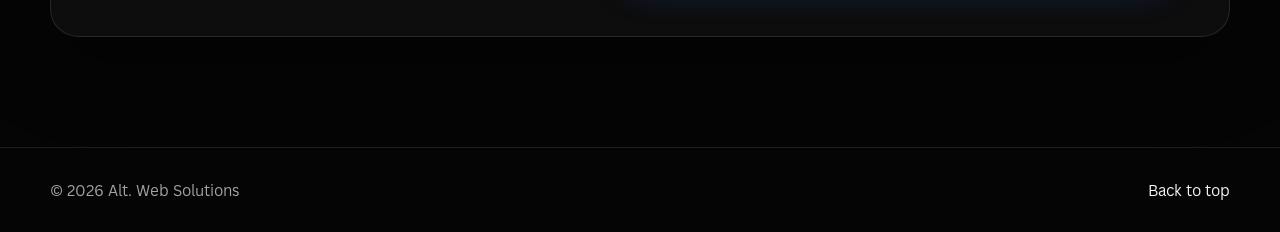
==== commit 3bb676cd: "Polish layout and add service icons" ====
--- a/index.html
+++ b/index.html
@@ -14,6 +14,10 @@
     <link rel="icon" type="image/png" sizes="16x16" href="assets/favicon.png" />
     <link rel="apple-touch-icon" sizes="180x180" href="assets/favicon.png" />
     <link rel="shortcut icon" href="assets/favicon.png" />
+    <link
+      href="https://fonts.googleapis.com/css2?family=Material+Symbols+Outlined:opsz,wght,FILL,GRAD@20..48,100..700,0..1,-50..200"
+      rel="stylesheet"
+    />
     <link rel="stylesheet" href="css/style.css" />
   </head>
 
@@ -89,8 +93,14 @@
             </p>
 
             <div class="hero-actions">
-              <a href="#contact" class="btn btn-primary">Book a Website Chat</a>
-              <a href="#services" class="btn btn-secondary">Explore Services</a>
+              <a href="#contact" class="btn btn-primary">
+                <span>Book a Website Chat</span>
+                <span class="material-symbols-outlined" aria-hidden="true">chat</span>
+              </a>
+              <a href="#services" class="btn btn-secondary">
+                <span>Explore Services</span>
+                <span class="material-symbols-outlined" aria-hidden="true">arrow_forward</span>
+              </a>
             </div>
           </div>
         </div>
@@ -118,6 +128,9 @@
 
           <div class="card-grid">
             <article class="info-card reveal tilt-card">
+              <div class="icon" aria-hidden="true">
+                <span class="material-symbols-outlined">check_circle</span>
+              </div>
               <span>Simple</span>
               <h3>You handle the business</h3>
               <p>
@@ -127,6 +140,9 @@
             </article>
 
             <article class="info-card reveal tilt-card">
+              <div class="icon" aria-hidden="true">
+                <span class="material-symbols-outlined">hub</span>
+              </div>
               <span>Connected</span>
               <h3>One place for your web setup</h3>
               <p>
@@ -136,6 +152,9 @@
             </article>
 
             <article class="info-card reveal tilt-card">
+              <div class="icon" aria-hidden="true">
+                <span class="material-symbols-outlined">wifi</span>
+              </div>
               <span>New Zealand</span>
               <h3>Local and remote support</h3>
               <p>
@@ -161,6 +180,9 @@
 
           <div class="card-grid">
             <article class="info-card reveal tilt-card">
+              <div class="icon" aria-hidden="true">
+                <span class="material-symbols-outlined">web</span>
+              </div>
               <span>Build</span>
               <h3>Website design and build</h3>
               <p>
@@ -170,6 +192,9 @@
             </article>
 
             <article class="info-card reveal tilt-card">
+              <div class="icon" aria-hidden="true">
+                <span class="material-symbols-outlined">lock</span>
+              </div>
               <span>Setup</span>
               <h3>Hosting, SSL and domains</h3>
               <p>
@@ -179,6 +204,9 @@
             </article>
 
             <article class="info-card reveal tilt-card">
+              <div class="icon" aria-hidden="true">
+                <span class="material-symbols-outlined">support_agent</span>
+              </div>
               <span>Support</span>
               <h3>Email, care and support</h3>
               <p>
@@ -203,6 +231,9 @@
 
           <div class="card-grid">
             <article class="info-card reveal tilt-card">
+              <div class="icon" aria-hidden="true">
+                <span class="material-symbols-outlined">construction</span>
+              </div>
               <span>For</span>
               <h3>Sole traders and tradies</h3>
               <p>
@@ -212,6 +243,9 @@
             </article>
 
             <article class="info-card reveal tilt-card">
+              <div class="icon" aria-hidden="true">
+                <span class="material-symbols-outlined">shopping_cart</span>
+              </div>
               <span>For</span>
               <h3>Retail and product businesses</h3>
               <p>
@@ -221,6 +255,9 @@
             </article>
 
             <article class="info-card reveal tilt-card">
+              <div class="icon" aria-hidden="true">
+                <span class="material-symbols-outlined">verified</span>
+              </div>
               <span>For</span>
               <h3>Businesses relying on Facebook</h3>
               <p>
@@ -248,6 +285,9 @@
 
           <div class="service-grid service-grid-three">
             <article class="service-card reveal tilt-card">
+              <div class="icon" aria-hidden="true">
+                <span class="material-symbols-outlined">web</span>
+              </div>
               <p class="service-label">Website Design</p>
               <h3>Website Design &amp; Build</h3>
               <p>
@@ -258,6 +298,9 @@
             </article>
 
             <article class="service-card reveal tilt-card featured">
+              <div class="icon" aria-hidden="true">
+                <span class="material-symbols-outlined">settings_suggest</span>
+              </div>
               <p class="service-label">Managed</p>
               <h3>Managed Websites</h3>
               <p>
@@ -269,6 +312,9 @@
             </article>
 
             <article class="service-card reveal tilt-card">
+              <div class="icon" aria-hidden="true">
+                <span class="material-symbols-outlined">cloud</span>
+              </div>
               <p class="service-label">Hosting</p>
               <h3>Website Hosting</h3>
               <p>
@@ -279,6 +325,9 @@
             </article>
 
             <article class="service-card reveal tilt-card">
+              <div class="icon" aria-hidden="true">
+                <span class="material-symbols-outlined">language</span>
+              </div>
               <p class="service-label">Domains</p>
               <h3>Domain Management</h3>
               <p>
@@ -289,6 +338,9 @@
             </article>
 
             <article class="service-card reveal tilt-card">
+              <div class="icon" aria-hidden="true">
+                <span class="material-symbols-outlined">mail</span>
+              </div>
               <p class="service-label">Email</p>
               <h3>Business Email Setup</h3>
               <p>
@@ -299,6 +351,9 @@
             </article>
 
             <article class="service-card reveal tilt-card">
+              <div class="icon" aria-hidden="true">
+                <span class="material-symbols-outlined">support_agent</span>
+              </div>
               <p class="service-label">Care</p>
               <h3>Website Care &amp; Support</h3>
               <p>
@@ -309,6 +364,9 @@
             </article>
 
             <article class="service-card reveal tilt-card">
+              <div class="icon" aria-hidden="true">
+                <span class="material-symbols-outlined">shopping_cart</span>
+              </div>
               <p class="service-label">Store</p>
               <h3>E-Commerce Websites</h3>
               <p>
@@ -319,6 +377,9 @@
             </article>
 
             <article class="service-card reveal tilt-card">
+              <div class="icon" aria-hidden="true">
+                <span class="material-symbols-outlined">autorenew</span>
+              </div>
               <p class="service-label">Refresh</p>
               <h3>Website Refresh &amp; Rebuild</h3>
               <p>
@@ -329,6 +390,9 @@
             </article>
 
             <article class="service-card reveal tilt-card">
+              <div class="icon" aria-hidden="true">
+                <span class="material-symbols-outlined">travel_explore</span>
+              </div>
               <p class="service-label">Search</p>
               <h3>Local SEO Setup</h3>
               <p>
@@ -364,6 +428,9 @@
 
           <div class="voice-list compact-list">
             <div class="voice-item reveal">
+              <div class="icon icon-sm" aria-hidden="true">
+                <span class="material-symbols-outlined">public</span>
+              </div>
               <h3>NZ-focused hosting and local support.</h3>
               <p>
                 For many New Zealand businesses, keeping their website and
@@ -375,6 +442,9 @@
             </div>
 
             <div class="voice-item reveal">
+              <div class="icon icon-sm" aria-hidden="true">
+                <span class="material-symbols-outlined">handshake</span>
+              </div>
               <h3>Simple support after launch.</h3>
               <p>
                 Your website should not be something you launch and forget. Alt
@@ -384,6 +454,9 @@
             </div>
 
             <div class="voice-item reveal">
+              <div class="icon icon-sm" aria-hidden="true">
+                <span class="material-symbols-outlined">shield</span>
+              </div>
               <h3>Careful, practical setup.</h3>
               <p>
                 Hosting location, backups, email storage, and infrastructure
@@ -412,6 +485,9 @@
 
           <div class="card-grid pricing-grid package-grid">
             <article class="info-card price-card package-card reveal tilt-card">
+              <div class="icon" aria-hidden="true">
+                <span class="material-symbols-outlined">settings</span>
+              </div>
               <span>Managed Website</span>
               <h3>Website, hosting and care</h3>
               <p>
@@ -421,6 +497,9 @@
             </article>
 
             <article class="info-card price-card package-card reveal tilt-card">
+              <div class="icon" aria-hidden="true">
+                <span class="material-symbols-outlined">autorenew</span>
+              </div>
               <span>Refresh / Rebuild</span>
               <h3>Modernise an existing website</h3>
               <p>
@@ -430,6 +509,9 @@
             </article>
 
             <article class="info-card price-card package-card reveal tilt-card">
+              <div class="icon" aria-hidden="true">
+                <span class="material-symbols-outlined">event_repeat</span>
+              </div>
               <span>Subscription Option</span>
               <h3>For eligible projects</h3>
               <p>
@@ -454,6 +536,9 @@
 
           <div class="process">
             <div class="process-step reveal tilt-card">
+              <div class="icon icon-sm" aria-hidden="true">
+                <span class="material-symbols-outlined">forum</span>
+              </div>
               <span>01</span>
               <h3>Initial chat</h3>
               <p>
@@ -463,6 +548,9 @@
             </div>
 
             <div class="process-step reveal tilt-card">
+              <div class="icon icon-sm" aria-hidden="true">
+                <span class="material-symbols-outlined">route</span>
+              </div>
               <span>02</span>
               <h3>Scope &amp; estimate</h3>
               <p>
@@ -472,6 +560,9 @@
             </div>
 
             <div class="process-step reveal tilt-card">
+              <div class="icon icon-sm" aria-hidden="true">
+                <span class="material-symbols-outlined">contact_mail</span>
+              </div>
               <span>03</span>
               <h3>Content &amp; access</h3>
               <p>
@@ -481,6 +572,9 @@
             </div>
 
             <div class="process-step reveal tilt-card">
+              <div class="icon icon-sm" aria-hidden="true">
+                <span class="material-symbols-outlined">draw</span>
+              </div>
               <span>04</span>
               <h3>Design &amp; build</h3>
               <p>
@@ -490,6 +584,9 @@
             </div>
 
             <div class="process-step reveal tilt-card">
+              <div class="icon icon-sm" aria-hidden="true">
+                <span class="material-symbols-outlined">verified</span>
+              </div>
               <span>05</span>
               <h3>Review &amp; revisions</h3>
               <p>
@@ -499,6 +596,9 @@
             </div>
 
             <div class="process-step reveal tilt-card">
+              <div class="icon icon-sm" aria-hidden="true">
+                <span class="material-symbols-outlined">rocket_launch</span>
+              </div>
               <span>06</span>
               <h3>Launch &amp; care</h3>
               <p>
@@ -671,7 +771,10 @@
 
             <p class="form-status" data-contact-status aria-live="polite"></p>
 
-            <button class="btn btn-primary" type="submit">Send Enquiry</button>
+            <button class="btn btn-primary" type="submit">
+              <span>Send Enquiry</span>
+              <span class="material-symbols-outlined" aria-hidden="true">mail</span>
+            </button>
           </form>
         </div>
       </section>
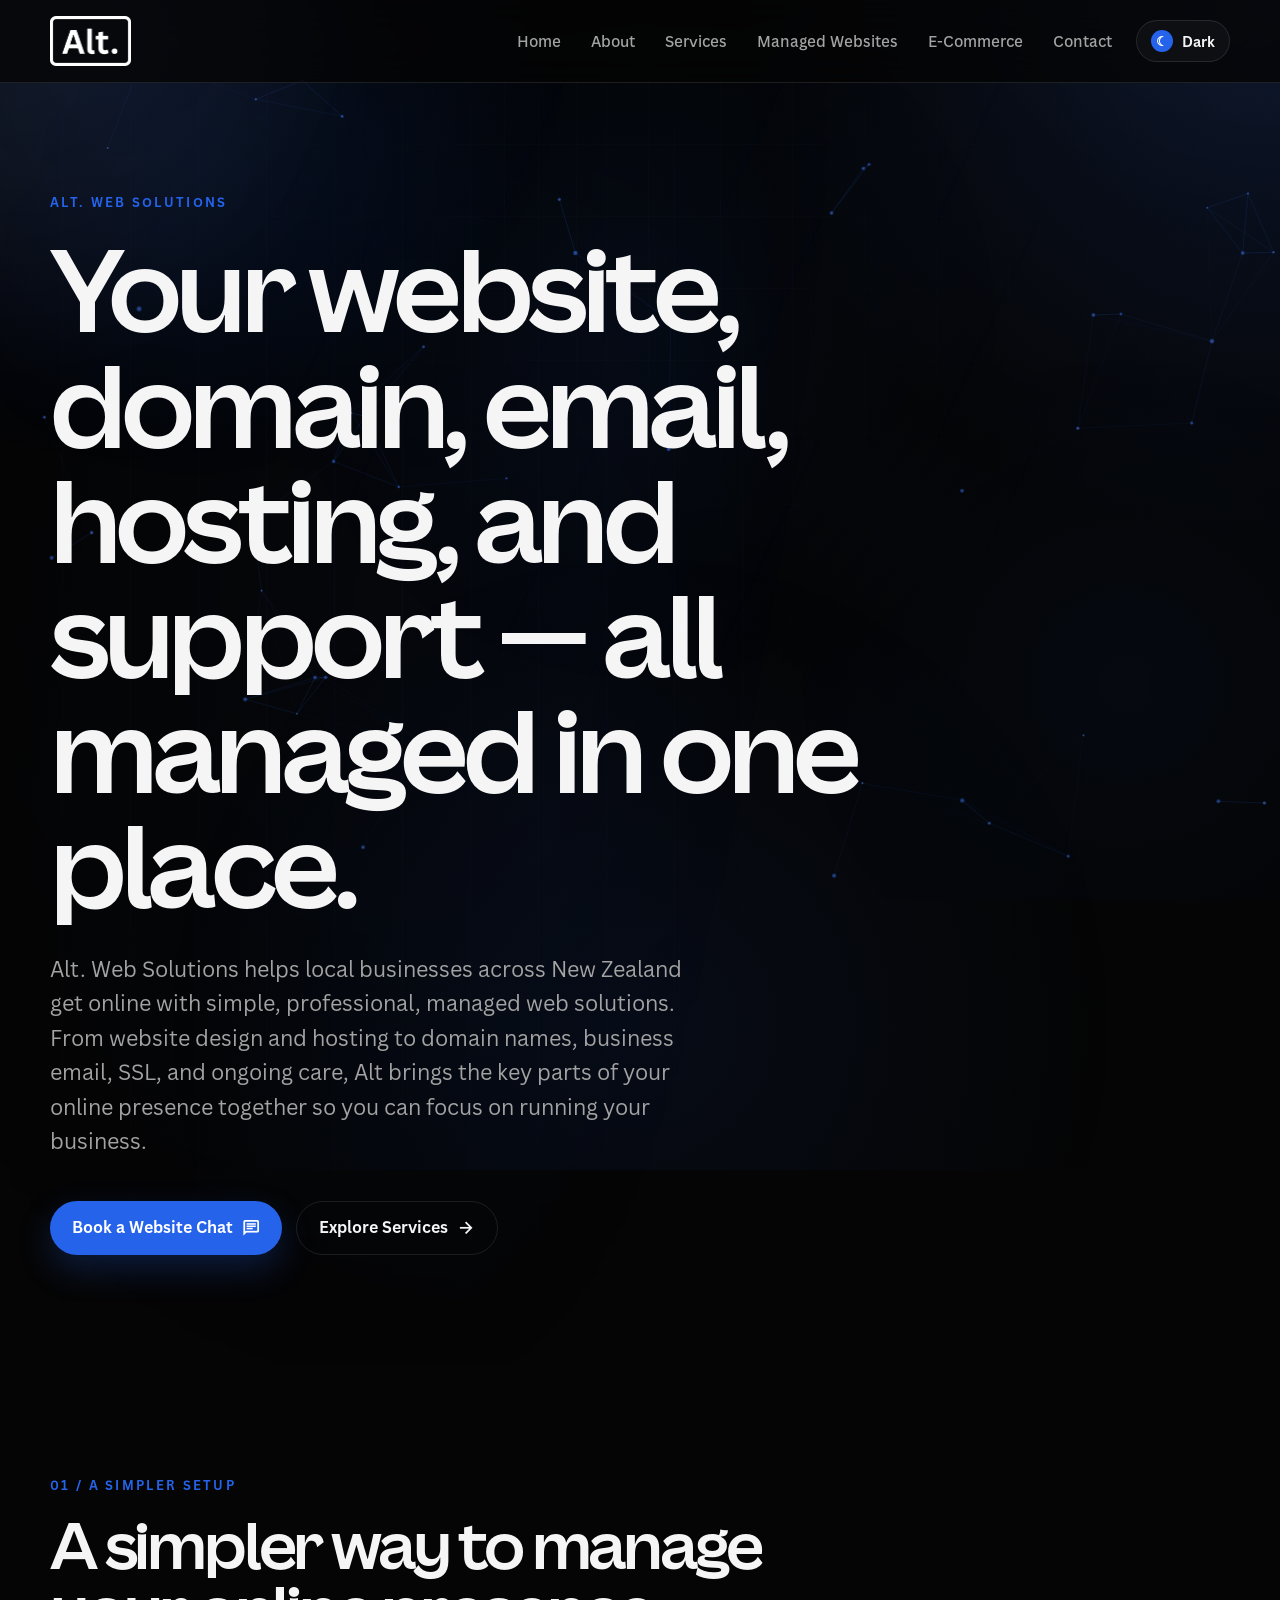
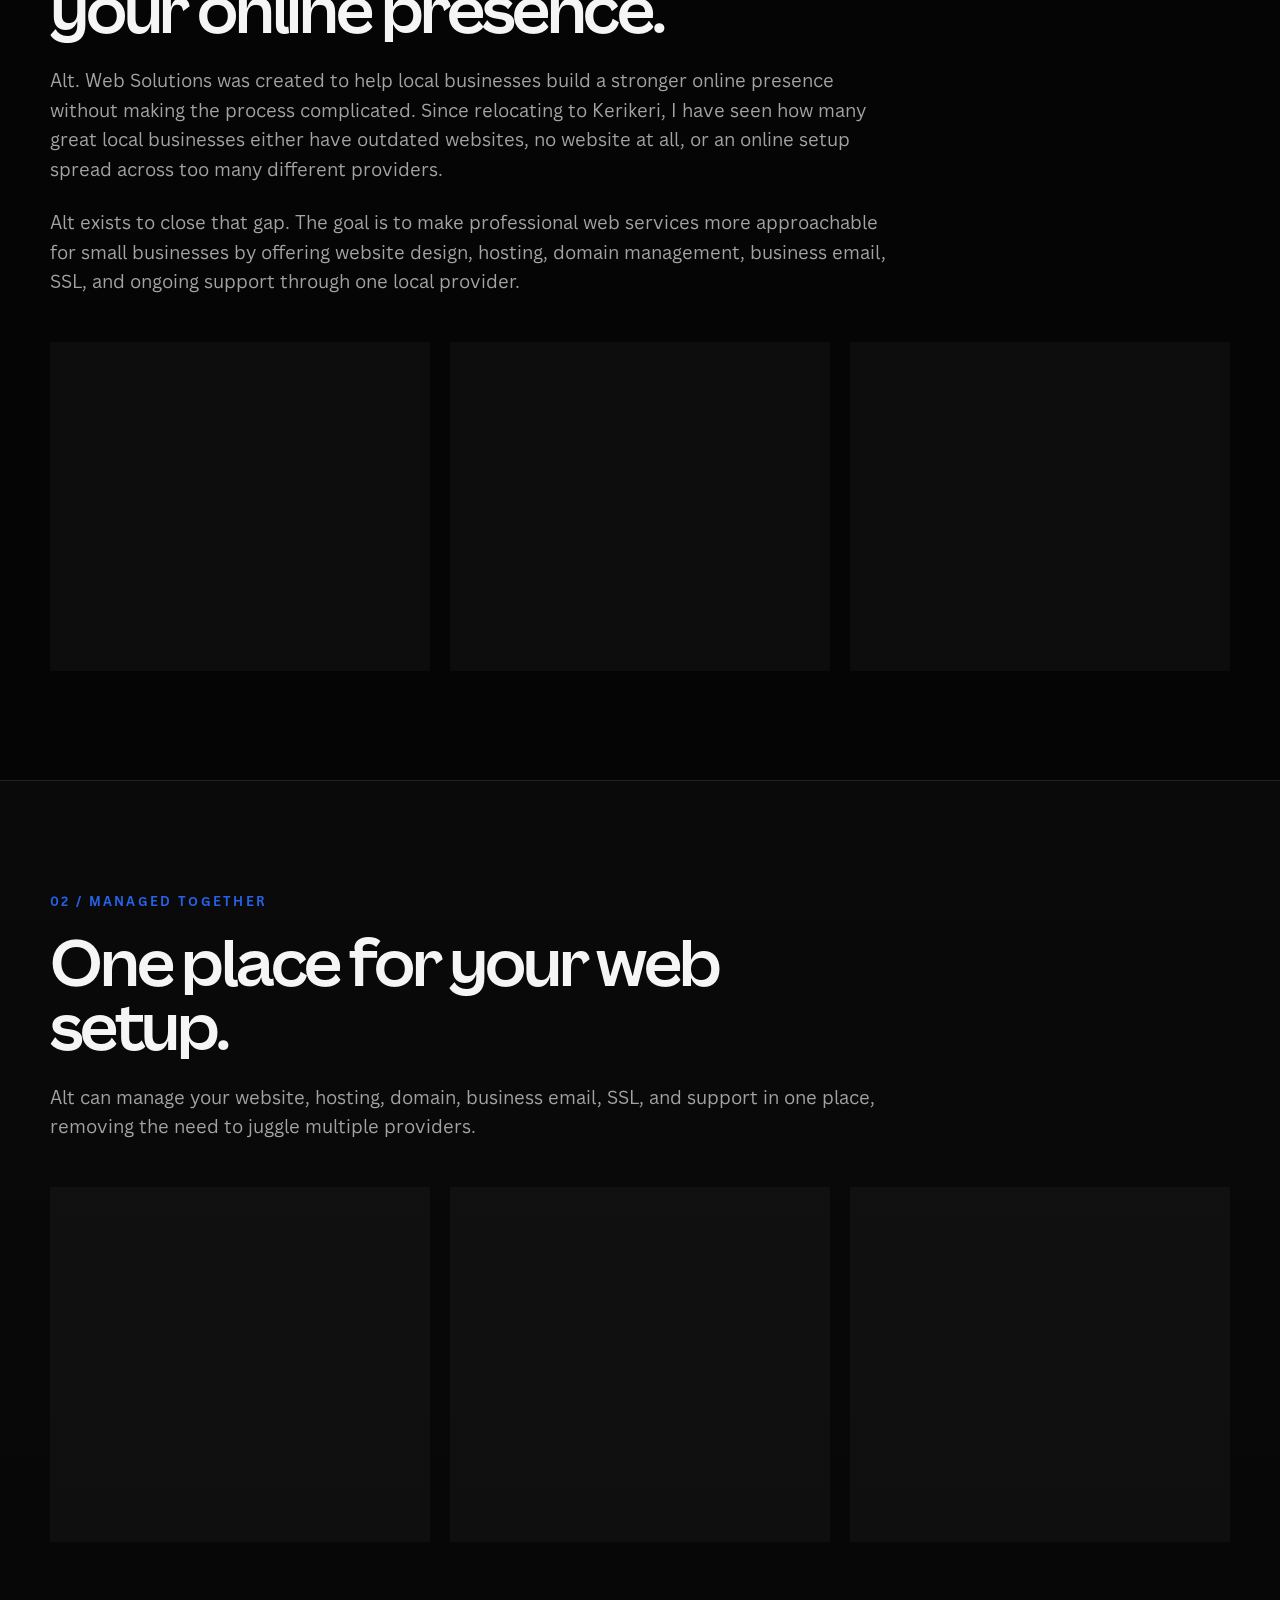
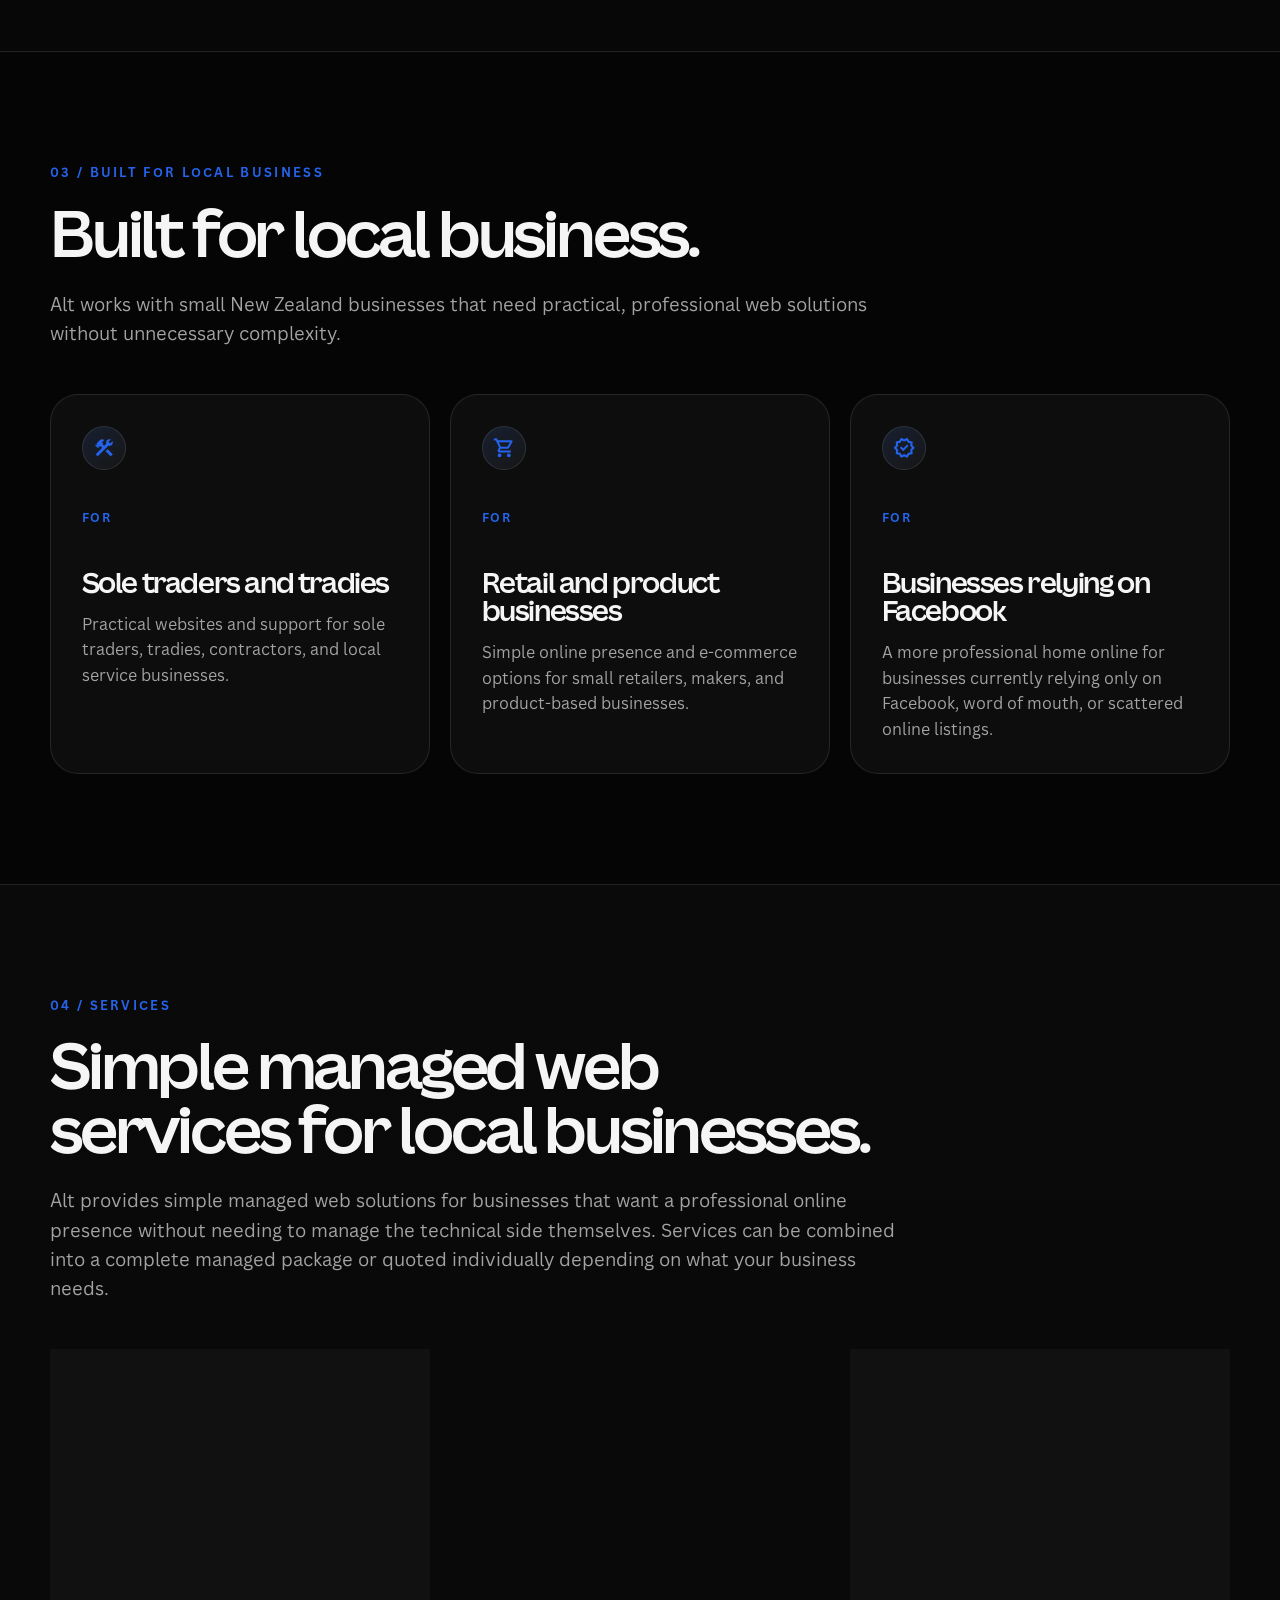
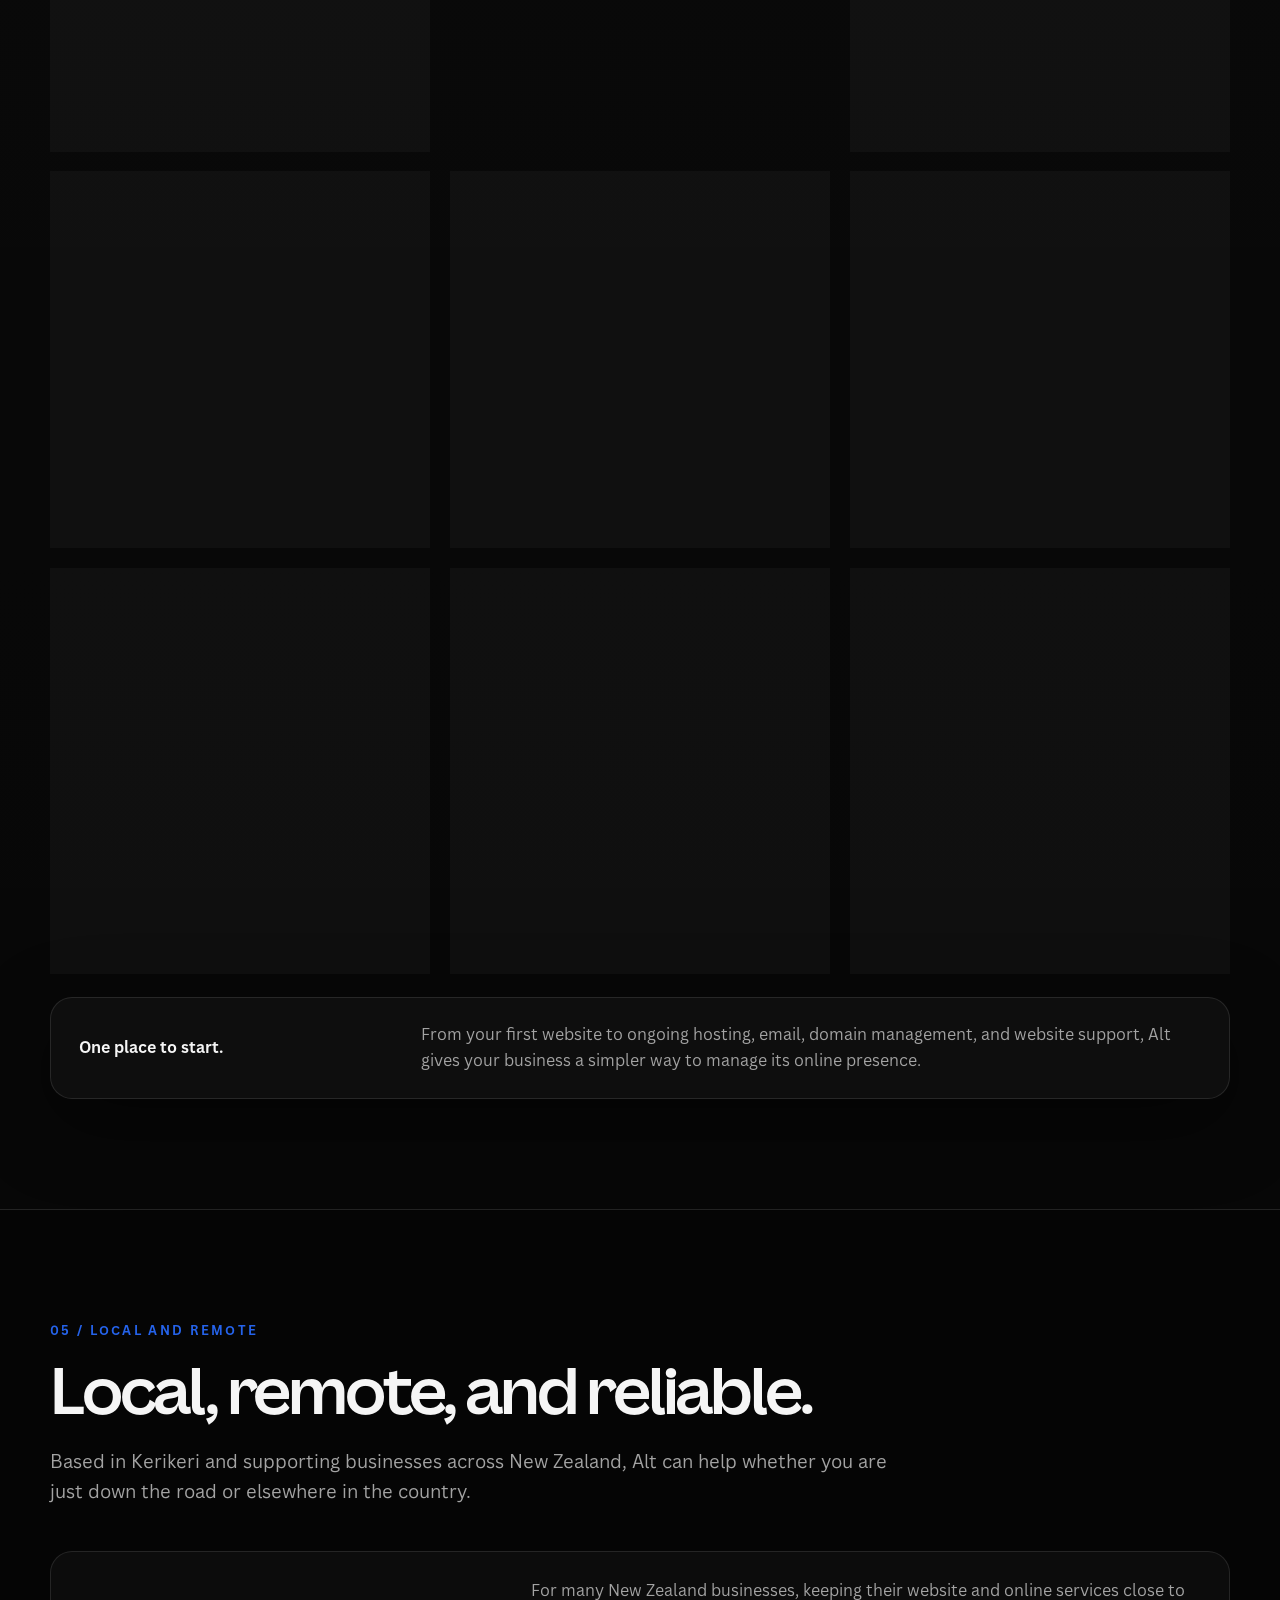
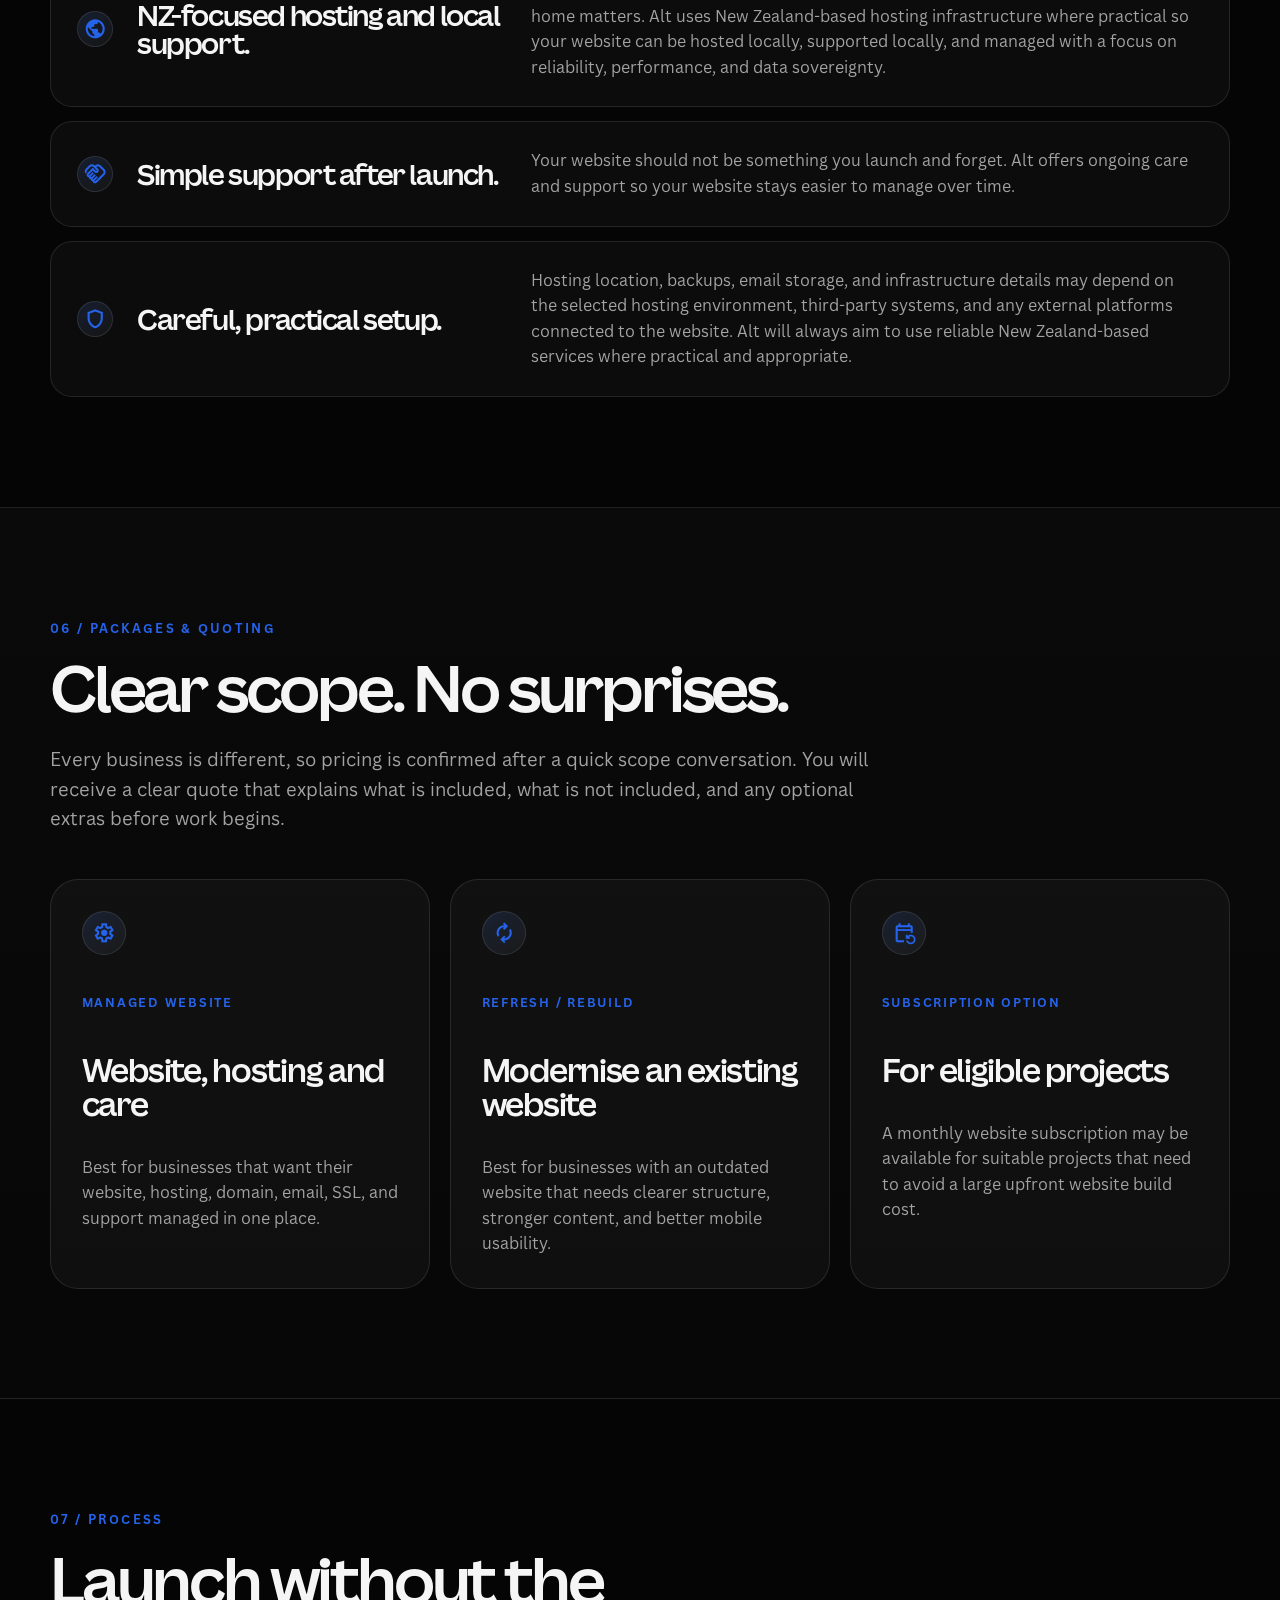
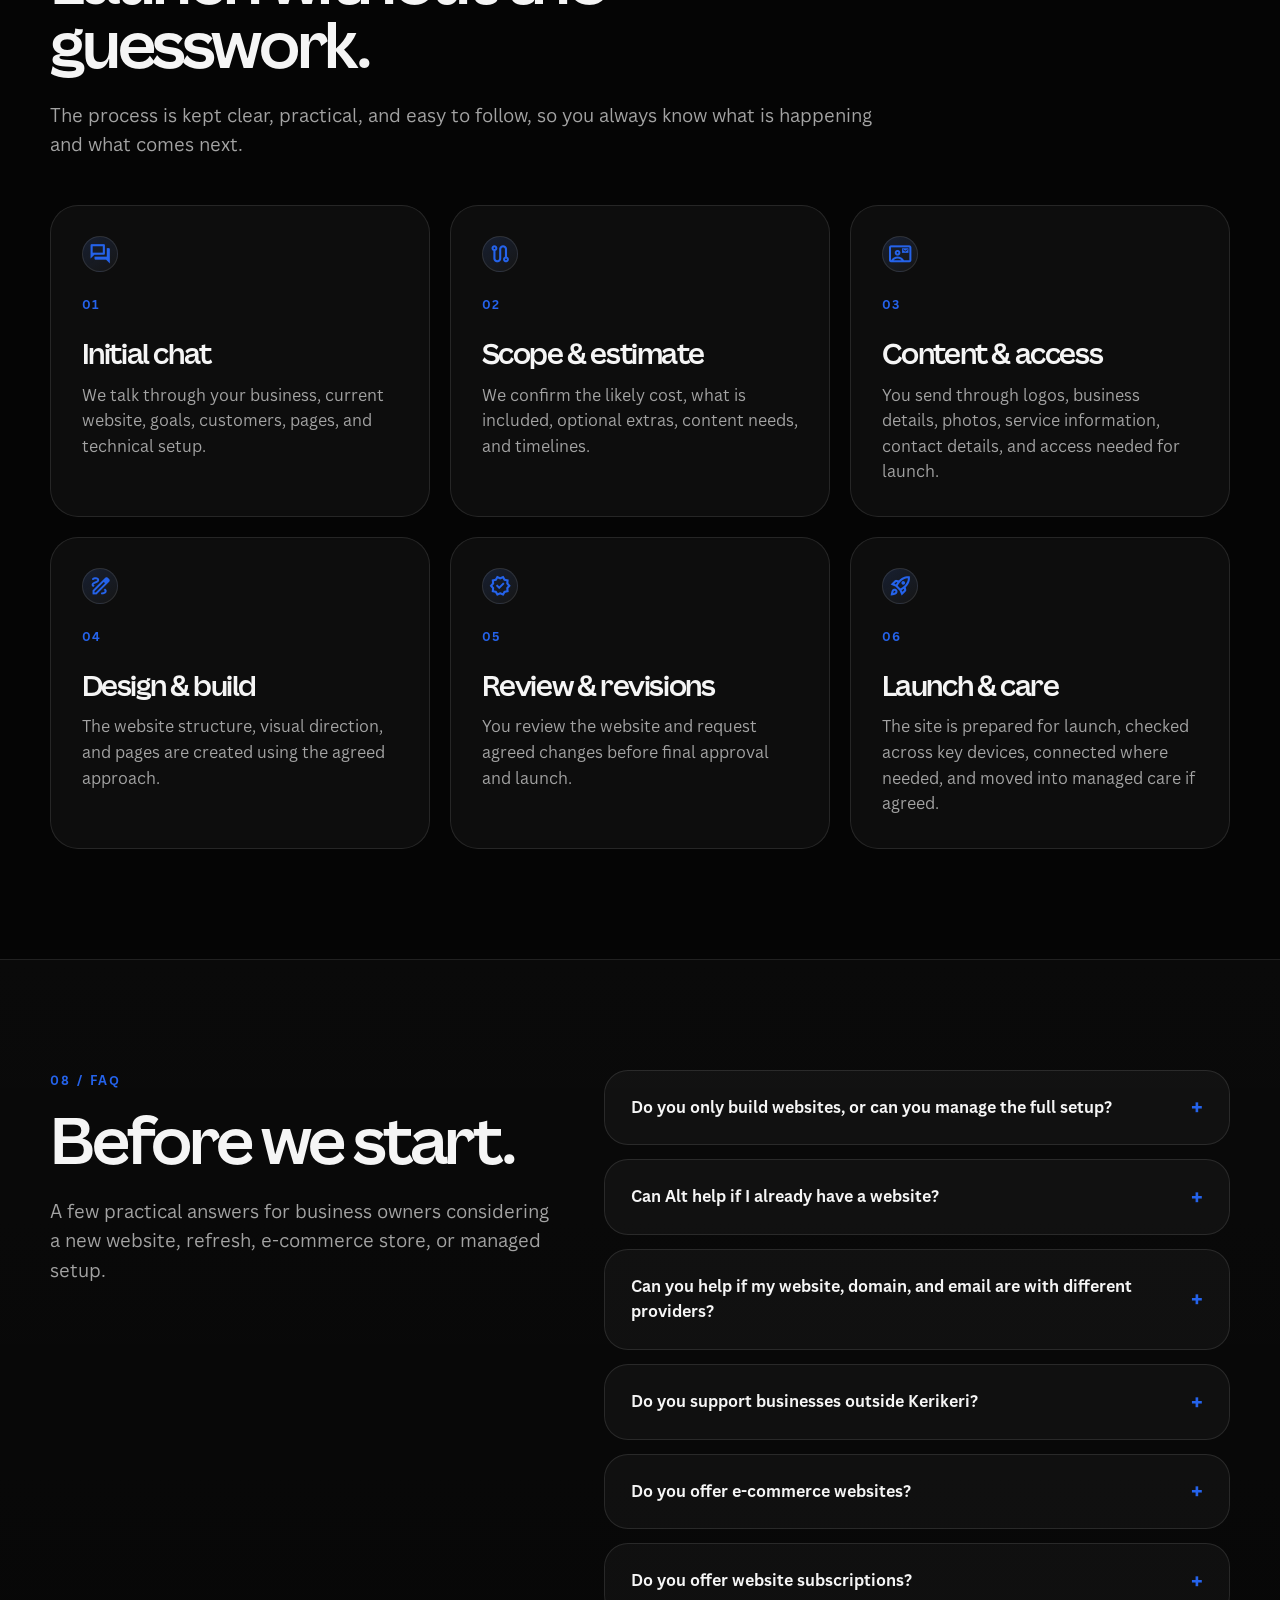
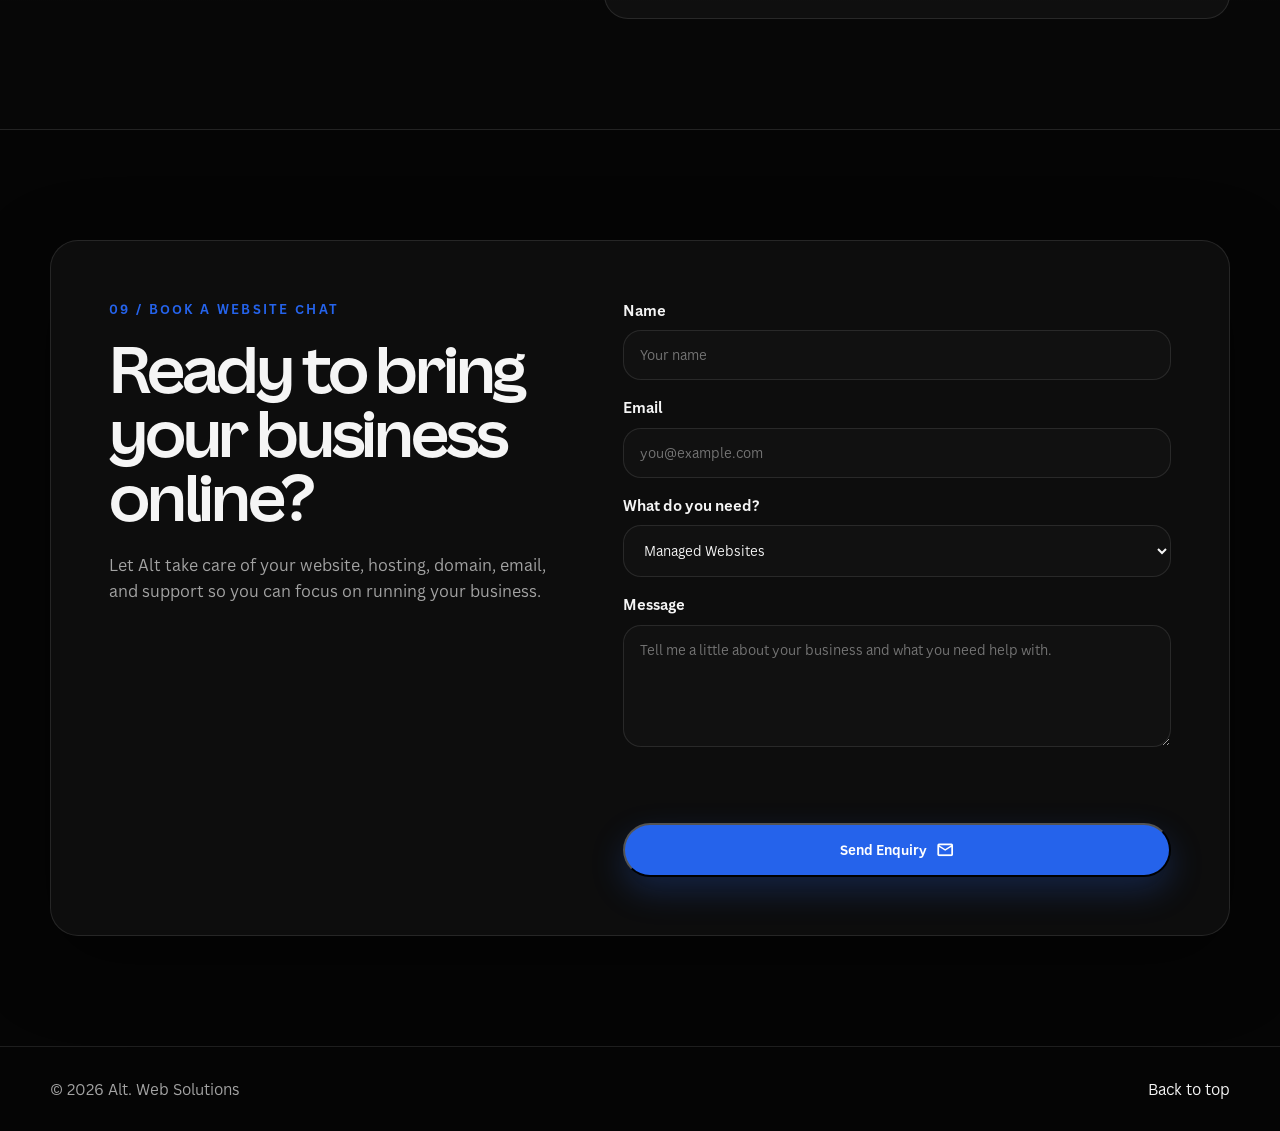
==== commit 000d29b1: "Fix card spacing and process layout" ====
--- a/index.html
+++ b/index.html
@@ -535,7 +535,7 @@
           </div>
 
           <div class="process">
-            <div class="process-step reveal tilt-card">
+            <article class="process-step reveal">
               <div class="icon icon-sm" aria-hidden="true">
                 <span class="material-symbols-outlined">forum</span>
               </div>
@@ -545,9 +545,9 @@
                 We talk through your business, current website, goals,
                 customers, pages, and technical setup.
               </p>
-            </div>
-
-            <div class="process-step reveal tilt-card">
+            </article>
+
+            <article class="process-step reveal">
               <div class="icon icon-sm" aria-hidden="true">
                 <span class="material-symbols-outlined">route</span>
               </div>
@@ -557,9 +557,9 @@
                 We confirm the likely cost, what is included, optional extras,
                 content needs, and timelines.
               </p>
-            </div>
-
-            <div class="process-step reveal tilt-card">
+            </article>
+
+            <article class="process-step reveal">
               <div class="icon icon-sm" aria-hidden="true">
                 <span class="material-symbols-outlined">contact_mail</span>
               </div>
@@ -569,9 +569,9 @@
                 You send through logos, business details, photos, service
                 information, contact details, and access needed for launch.
               </p>
-            </div>
-
-            <div class="process-step reveal tilt-card">
+            </article>
+
+            <article class="process-step reveal">
               <div class="icon icon-sm" aria-hidden="true">
                 <span class="material-symbols-outlined">draw</span>
               </div>
@@ -581,9 +581,9 @@
                 The website structure, visual direction, and pages are created
                 using the agreed approach.
               </p>
-            </div>
-
-            <div class="process-step reveal tilt-card">
+            </article>
+
+            <article class="process-step reveal">
               <div class="icon icon-sm" aria-hidden="true">
                 <span class="material-symbols-outlined">verified</span>
               </div>
@@ -593,9 +593,9 @@
                 You review the website and request agreed changes before final
                 approval and launch.
               </p>
-            </div>
-
-            <div class="process-step reveal tilt-card">
+            </article>
+
+            <article class="process-step reveal">
               <div class="icon icon-sm" aria-hidden="true">
                 <span class="material-symbols-outlined">rocket_launch</span>
               </div>
@@ -605,7 +605,7 @@
                 The site is prepared for launch, checked across key devices,
                 connected where needed, and moved into managed care if agreed.
               </p>
-            </div>
+            </article>
           </div>
         </div>
       </section>
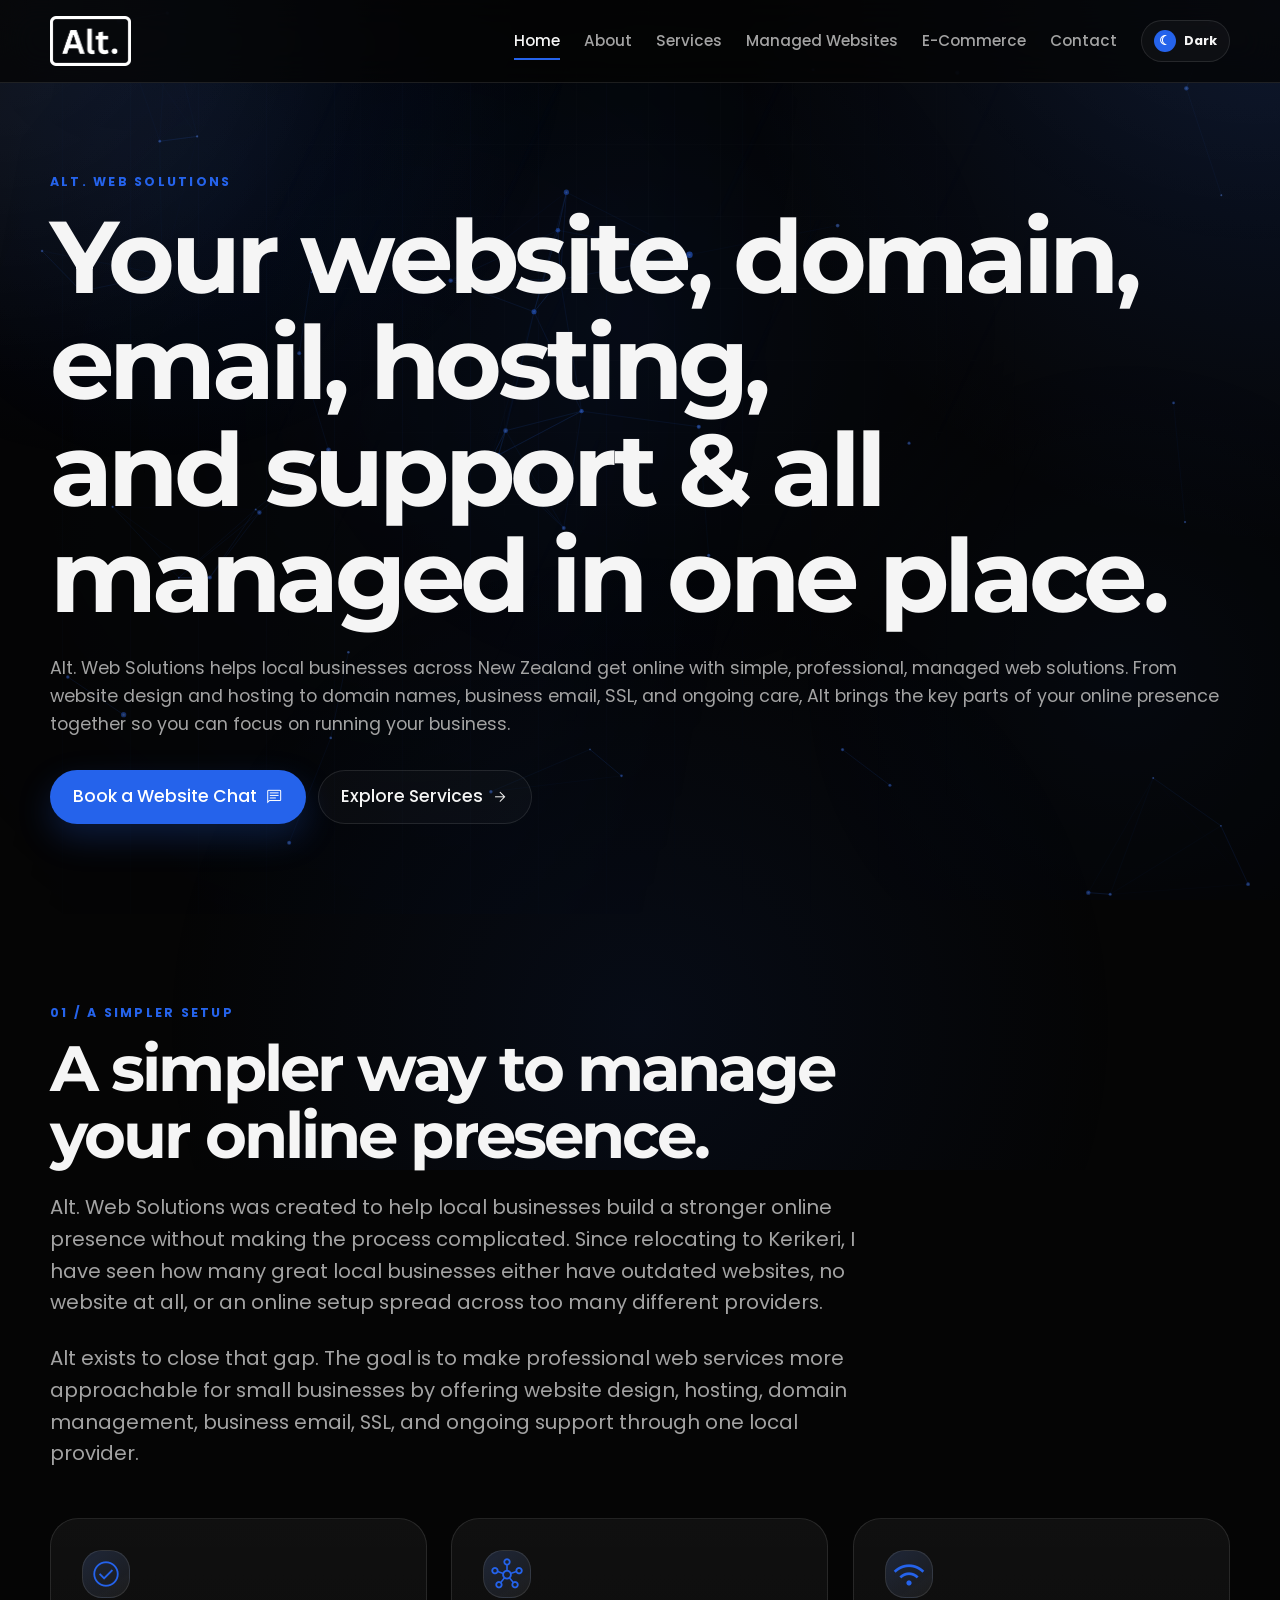
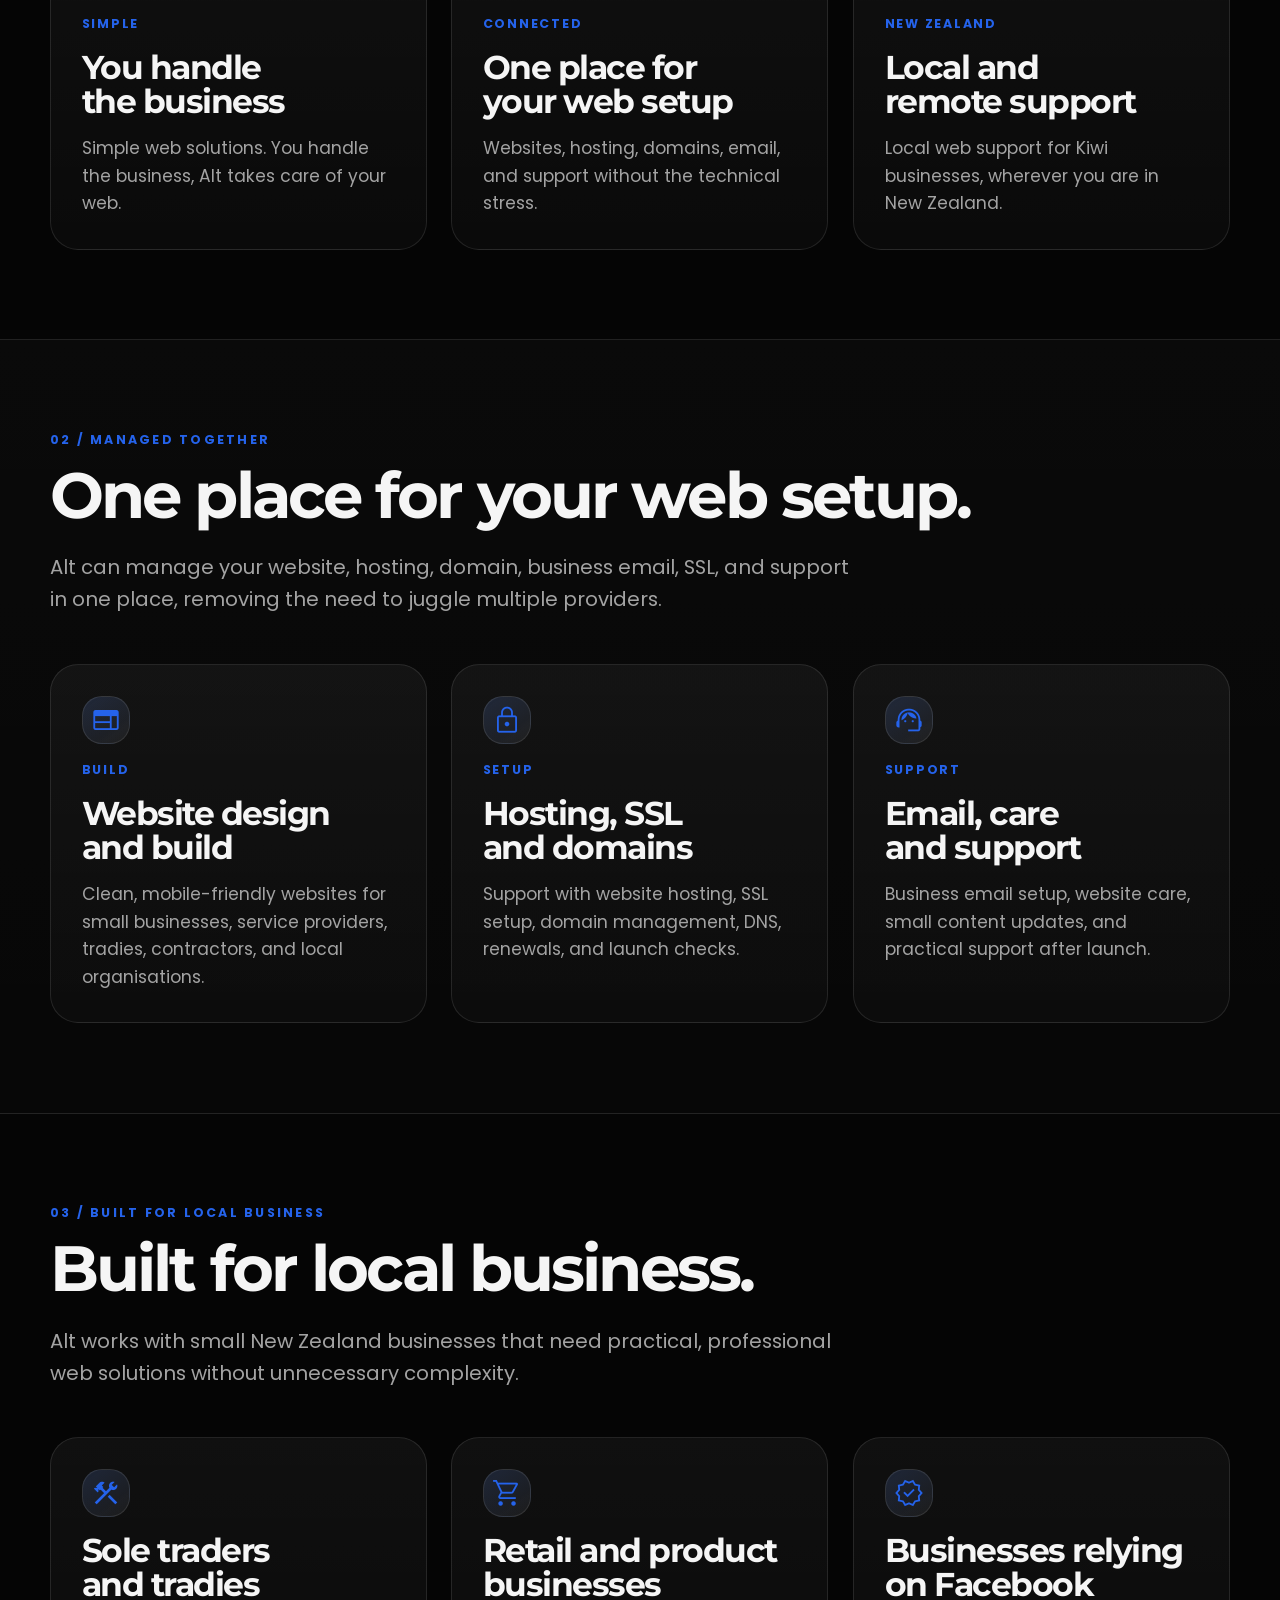
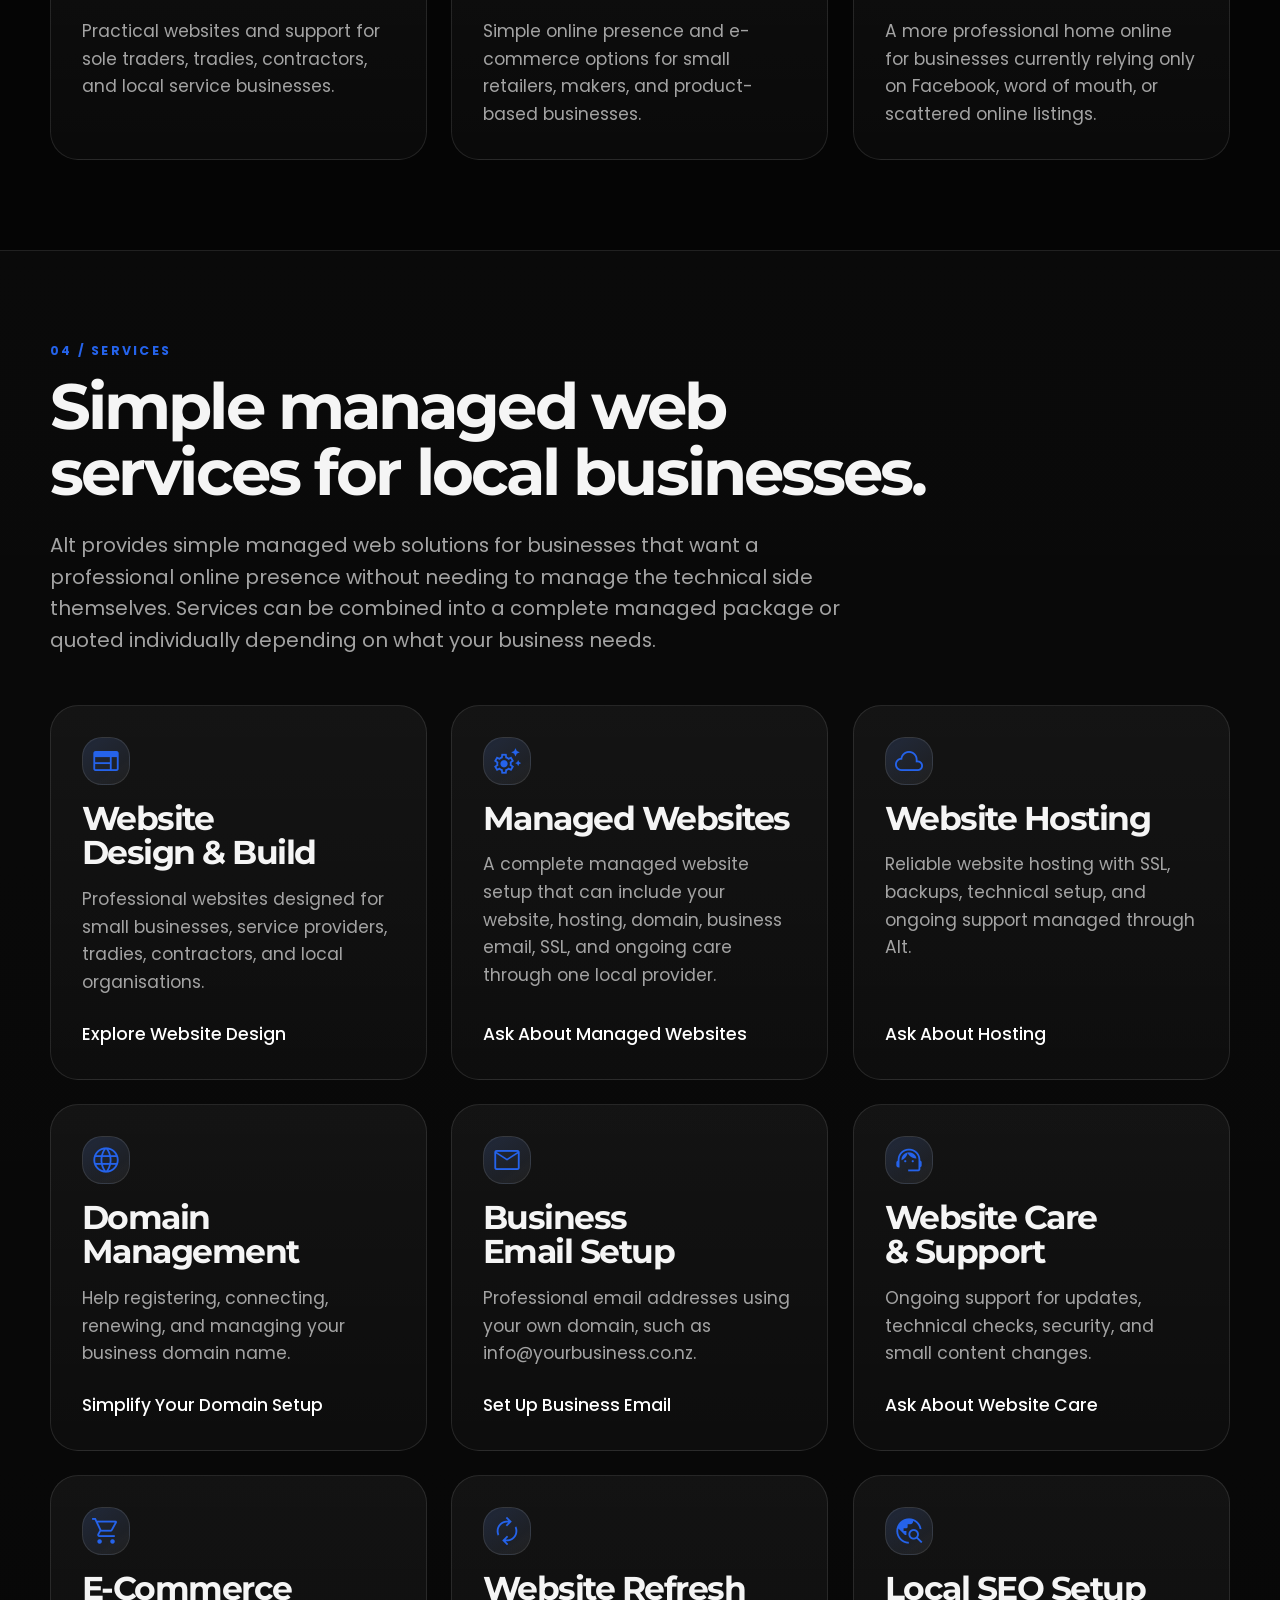
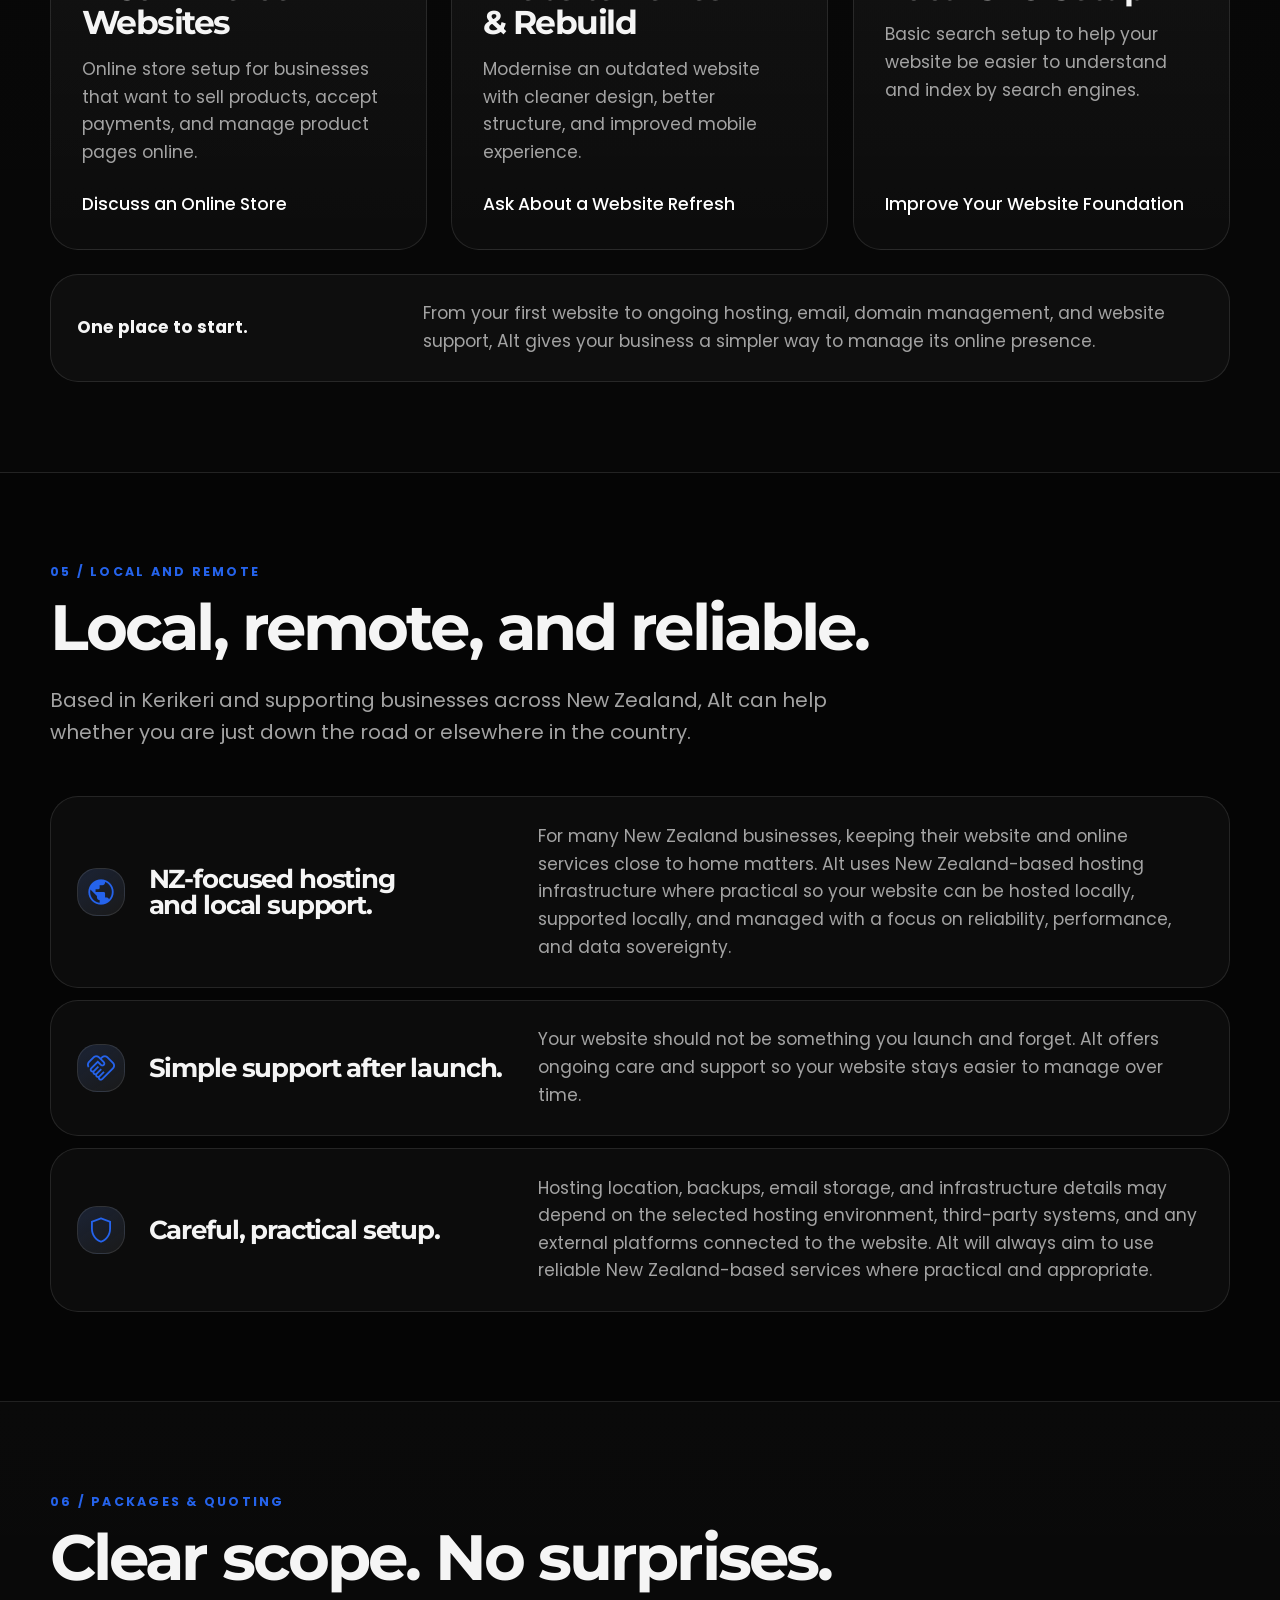
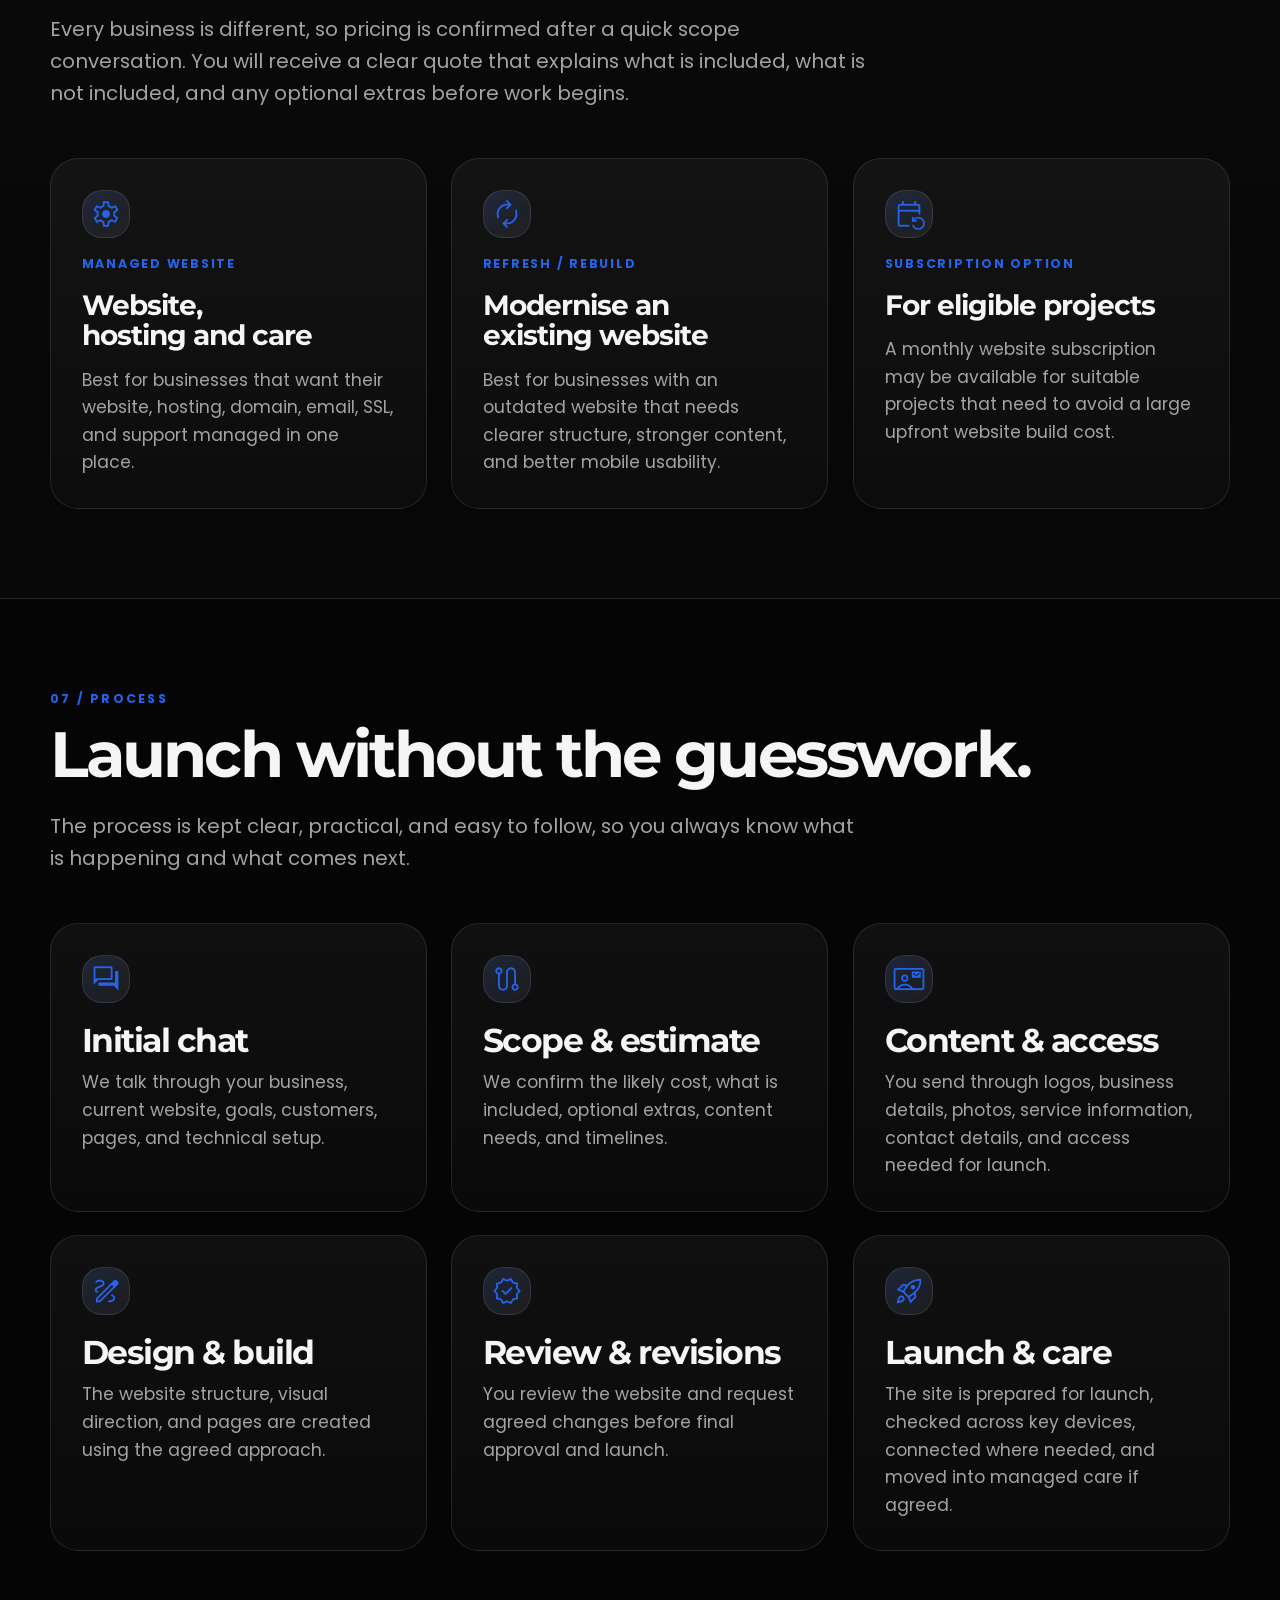
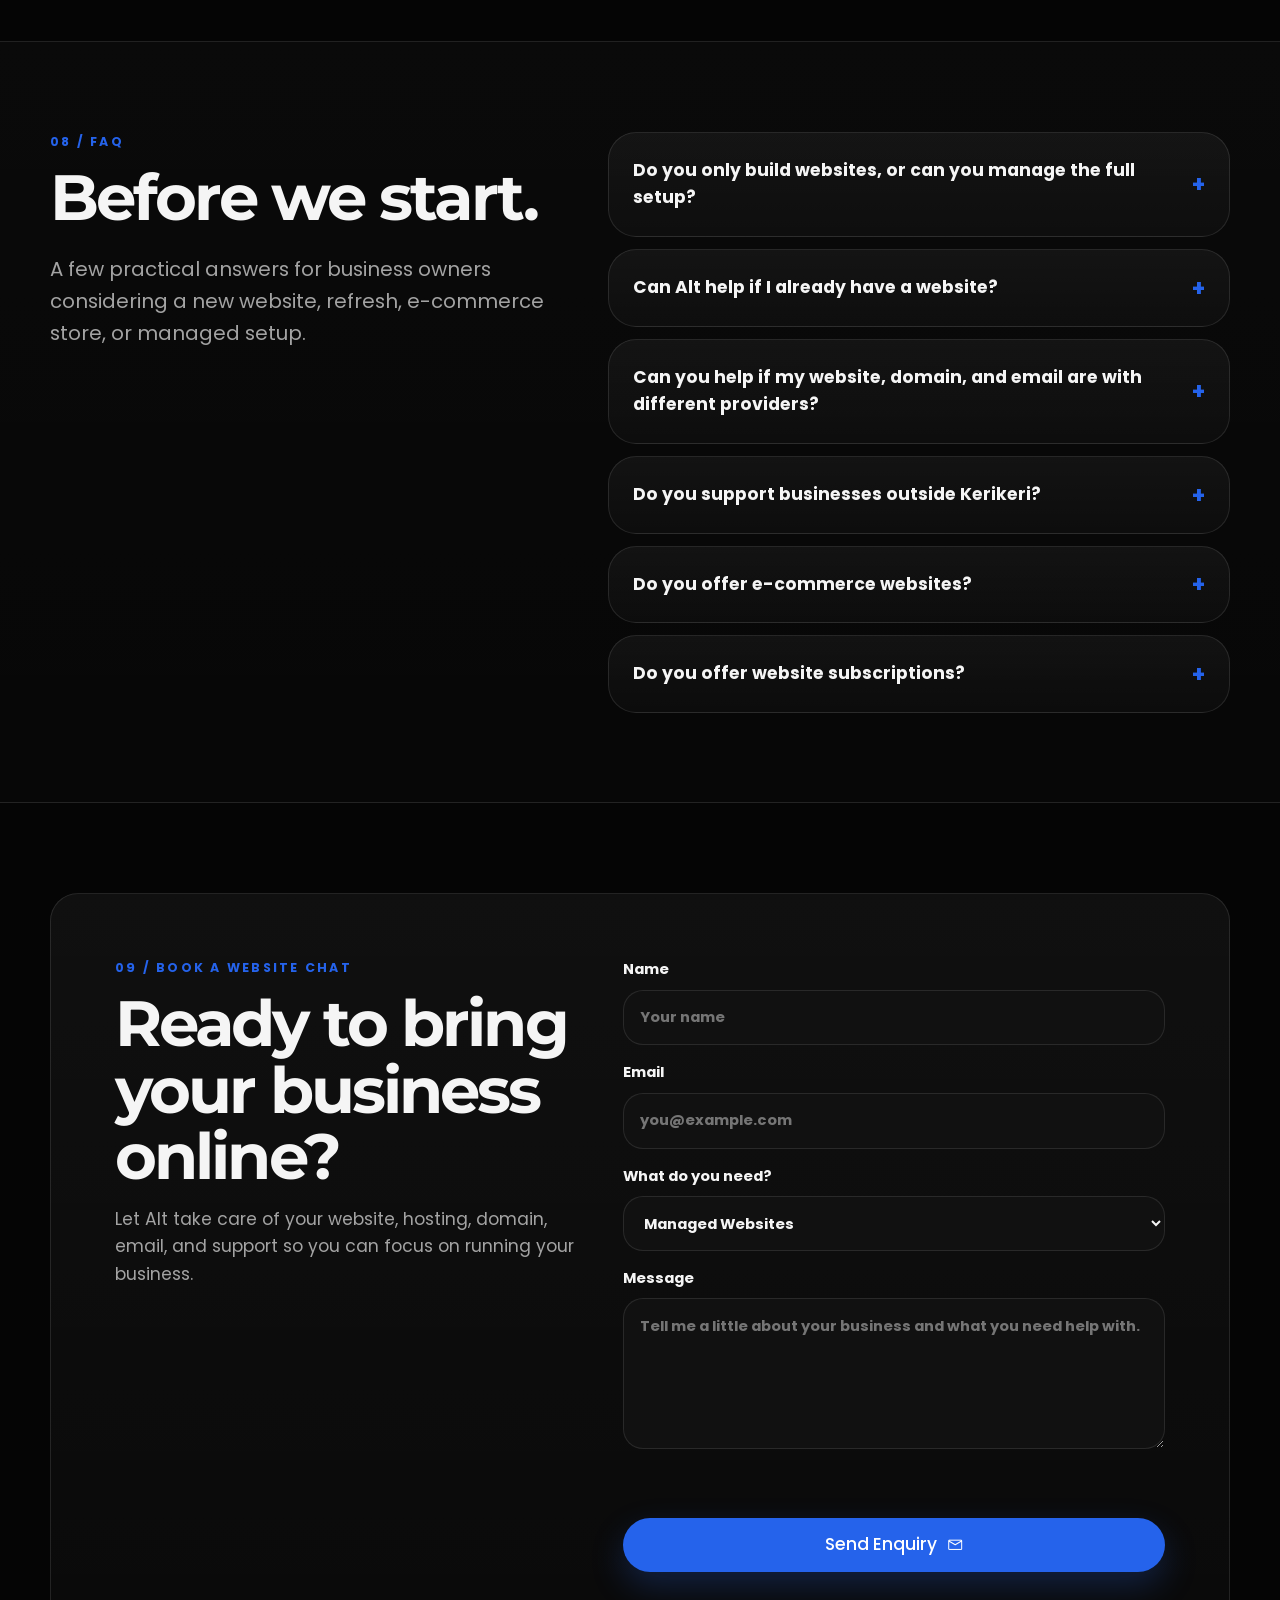
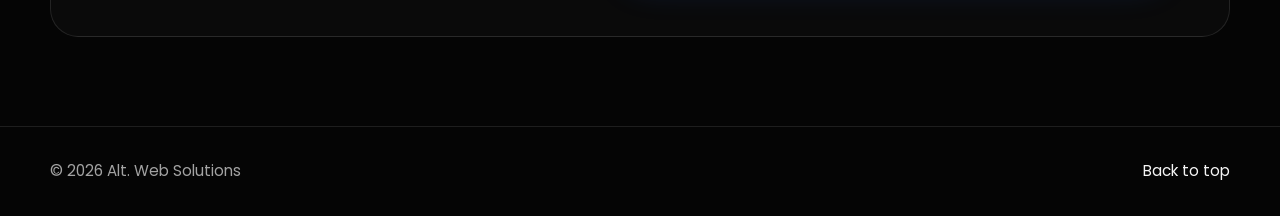
==== commit cf7a8681: "Update homepage styling" ====
--- a/index.html
+++ b/index.html
@@ -4,7 +4,9 @@
     <meta charset="UTF-8" />
     <meta name="viewport" content="width=device-width, initial-scale=1.0" />
 
-    <title>Alt. Web Solutions | Managed Websites, Hosting, Domains & Email</title>
+    <title>
+      Alt. Web Solutions | Managed Websites, Hosting, Domains & Email
+    </title>
     <meta
       name="description"
       content="Simple managed web solutions for New Zealand businesses. Website design, hosting, domain management, business email, SSL, e-commerce, refreshes, and ongoing support."
@@ -82,7 +84,10 @@
           <div class="hero-content">
             <p class="eyebrow">Alt. Web Solutions</p>
 
-            <h1>Your website, domain, email, hosting, and support &mdash; all managed in one place.</h1>
+            <h1>
+              Your website, domain, email, hosting, and support & all managed in
+              one place.
+            </h1>
 
             <p class="hero-text">
               Alt. Web Solutions helps local businesses across New Zealand get
@@ -95,11 +100,15 @@
             <div class="hero-actions">
               <a href="#contact" class="btn btn-primary">
                 <span>Book a Website Chat</span>
-                <span class="material-symbols-outlined" aria-hidden="true">chat</span>
+                <span class="material-symbols-outlined" aria-hidden="true"
+                  >chat</span
+                >
               </a>
               <a href="#services" class="btn btn-secondary">
                 <span>Explore Services</span>
-                <span class="material-symbols-outlined" aria-hidden="true">arrow_forward</span>
+                <span class="material-symbols-outlined" aria-hidden="true"
+                  >arrow_forward</span
+                >
               </a>
             </div>
           </div>
@@ -131,11 +140,11 @@
               <div class="icon" aria-hidden="true">
                 <span class="material-symbols-outlined">check_circle</span>
               </div>
-              <span>Simple</span>
+              <span class="card-description">Simple</span>
               <h3>You handle the business</h3>
               <p>
-                Simple web solutions. You handle the business, Alt takes care
-                of your web.
+                Simple web solutions. You handle the business, Alt takes care of
+                your web.
               </p>
             </article>
 
@@ -143,7 +152,7 @@
               <div class="icon" aria-hidden="true">
                 <span class="material-symbols-outlined">hub</span>
               </div>
-              <span>Connected</span>
+              <span class="card-description">Connected</span>
               <h3>One place for your web setup</h3>
               <p>
                 Websites, hosting, domains, email, and support without the
@@ -155,7 +164,7 @@
               <div class="icon" aria-hidden="true">
                 <span class="material-symbols-outlined">wifi</span>
               </div>
-              <span>New Zealand</span>
+              <span class="card-description">New Zealand</span>
               <h3>Local and remote support</h3>
               <p>
                 Local web support for Kiwi businesses, wherever you are in New
@@ -172,9 +181,9 @@
             <p class="eyebrow">02 / Managed together</p>
             <h2>One place for your web setup.</h2>
             <p>
-              Alt can manage your website, hosting, domain, business email,
-              SSL, and support in one place, removing the need to juggle
-              multiple providers.
+              Alt can manage your website, hosting, domain, business email, SSL,
+              and support in one place, removing the need to juggle multiple
+              providers.
             </p>
           </div>
 
@@ -183,7 +192,7 @@
               <div class="icon" aria-hidden="true">
                 <span class="material-symbols-outlined">web</span>
               </div>
-              <span>Build</span>
+              <span class="card-description">Build</span>
               <h3>Website design and build</h3>
               <p>
                 Clean, mobile-friendly websites for small businesses, service
@@ -195,11 +204,11 @@
               <div class="icon" aria-hidden="true">
                 <span class="material-symbols-outlined">lock</span>
               </div>
-              <span>Setup</span>
+              <span class="card-description">Setup</span>
               <h3>Hosting, SSL and domains</h3>
               <p>
-                Support with website hosting, SSL setup, domain management,
-                DNS, renewals, and launch checks.
+                Support with website hosting, SSL setup, domain management, DNS,
+                renewals, and launch checks.
               </p>
             </article>
 
@@ -207,7 +216,7 @@
               <div class="icon" aria-hidden="true">
                 <span class="material-symbols-outlined">support_agent</span>
               </div>
-              <span>Support</span>
+              <span class="card-description">Support</span>
               <h3>Email, care and support</h3>
               <p>
                 Business email setup, website care, small content updates, and
@@ -234,7 +243,6 @@
               <div class="icon" aria-hidden="true">
                 <span class="material-symbols-outlined">construction</span>
               </div>
-              <span>For</span>
               <h3>Sole traders and tradies</h3>
               <p>
                 Practical websites and support for sole traders, tradies,
@@ -246,7 +254,6 @@
               <div class="icon" aria-hidden="true">
                 <span class="material-symbols-outlined">shopping_cart</span>
               </div>
-              <span>For</span>
               <h3>Retail and product businesses</h3>
               <p>
                 Simple online presence and e-commerce options for small
@@ -258,7 +265,6 @@
               <div class="icon" aria-hidden="true">
                 <span class="material-symbols-outlined">verified</span>
               </div>
-              <span>For</span>
               <h3>Businesses relying on Facebook</h3>
               <p>
                 A more professional home online for businesses currently relying
@@ -288,118 +294,127 @@
               <div class="icon" aria-hidden="true">
                 <span class="material-symbols-outlined">web</span>
               </div>
-              <p class="service-label">Website Design</p>
-              <h3>Website Design &amp; Build</h3>
+              <h3>Website Design & Build</h3>
               <p>
                 Professional websites designed for small businesses, service
                 providers, tradies, contractors, and local organisations.
               </p>
-              <a href="services.html#website-design-build" class="text-link">Explore Website Design</a>
-            </article>
-
-            <article class="service-card reveal tilt-card featured">
+              <a href="services.html#website-design-build" class="text-link"
+                >Explore Website Design</a
+              >
+            </article>
+
+            <article class="service-card reveal tilt-card">
               <div class="icon" aria-hidden="true">
                 <span class="material-symbols-outlined">settings_suggest</span>
               </div>
-              <p class="service-label">Managed</p>
               <h3>Managed Websites</h3>
               <p>
                 A complete managed website setup that can include your website,
                 hosting, domain, business email, SSL, and ongoing care through
                 one local provider.
               </p>
-              <a href="managed-websites.html" class="text-link">Ask About Managed Websites</a>
+              <a href="managed-websites.html" class="text-link"
+                >Ask About Managed Websites</a
+              >
             </article>
 
             <article class="service-card reveal tilt-card">
               <div class="icon" aria-hidden="true">
                 <span class="material-symbols-outlined">cloud</span>
               </div>
-              <p class="service-label">Hosting</p>
               <h3>Website Hosting</h3>
               <p>
-                Reliable website hosting with SSL, backups, technical setup,
-                and ongoing support managed through Alt.
-              </p>
-              <a href="services.html#hosting" class="text-link">Ask About Hosting</a>
+                Reliable website hosting with SSL, backups, technical setup, and
+                ongoing support managed through Alt.
+              </p>
+              <a href="services.html#hosting" class="text-link"
+                >Ask About Hosting</a
+              >
             </article>
 
             <article class="service-card reveal tilt-card">
               <div class="icon" aria-hidden="true">
                 <span class="material-symbols-outlined">language</span>
               </div>
-              <p class="service-label">Domains</p>
               <h3>Domain Management</h3>
               <p>
                 Help registering, connecting, renewing, and managing your
                 business domain name.
               </p>
-              <a href="services.html#domain-management" class="text-link">Simplify Your Domain Setup</a>
+              <a href="services.html#domain-management" class="text-link"
+                >Simplify Your Domain Setup</a
+              >
             </article>
 
             <article class="service-card reveal tilt-card">
               <div class="icon" aria-hidden="true">
                 <span class="material-symbols-outlined">mail</span>
               </div>
-              <p class="service-label">Email</p>
               <h3>Business Email Setup</h3>
               <p>
                 Professional email addresses using your own domain, such as
                 info@yourbusiness.co.nz.
               </p>
-              <a href="services.html#business-email" class="text-link">Set Up Business Email</a>
+              <a href="services.html#business-email" class="text-link"
+                >Set Up Business Email</a
+              >
             </article>
 
             <article class="service-card reveal tilt-card">
               <div class="icon" aria-hidden="true">
                 <span class="material-symbols-outlined">support_agent</span>
               </div>
-              <p class="service-label">Care</p>
-              <h3>Website Care &amp; Support</h3>
+              <h3>Website Care & Support</h3>
               <p>
                 Ongoing support for updates, technical checks, security, and
                 small content changes.
               </p>
-              <a href="services.html#website-care" class="text-link">Ask About Website Care</a>
+              <a href="services.html#website-care" class="text-link"
+                >Ask About Website Care</a
+              >
             </article>
 
             <article class="service-card reveal tilt-card">
               <div class="icon" aria-hidden="true">
                 <span class="material-symbols-outlined">shopping_cart</span>
               </div>
-              <p class="service-label">Store</p>
               <h3>E-Commerce Websites</h3>
               <p>
                 Online store setup for businesses that want to sell products,
                 accept payments, and manage product pages online.
               </p>
-              <a href="ecommerce.html" class="text-link">Discuss an Online Store</a>
+              <a href="ecommerce.html" class="text-link"
+                >Discuss an Online Store</a
+              >
             </article>
 
             <article class="service-card reveal tilt-card">
               <div class="icon" aria-hidden="true">
                 <span class="material-symbols-outlined">autorenew</span>
               </div>
-              <p class="service-label">Refresh</p>
-              <h3>Website Refresh &amp; Rebuild</h3>
+              <h3>Website Refresh & Rebuild</h3>
               <p>
                 Modernise an outdated website with cleaner design, better
                 structure, and improved mobile experience.
               </p>
-              <a href="website-refresh-rebuild.html" class="text-link">Ask About a Website Refresh</a>
+              <a href="website-refresh-rebuild.html" class="text-link"
+                >Ask About a Website Refresh</a
+              >
             </article>
 
             <article class="service-card reveal tilt-card">
               <div class="icon" aria-hidden="true">
                 <span class="material-symbols-outlined">travel_explore</span>
               </div>
-              <p class="service-label">Search</p>
               <h3>Local SEO Setup</h3>
               <p>
                 Basic search setup to help your website be easier to understand
                 and index by search engines.
               </p>
-              <a href="services.html#local-seo" class="text-link">Improve Your Website Foundation</a>
+              <a href="services.html#local-seo" class="text-link"
+                >Improve Your Website Foundation</a
+              >
             </article>
           </div>
 
@@ -428,21 +443,21 @@
 
           <div class="voice-list compact-list">
             <div class="voice-item reveal">
-              <div class="icon icon-sm" aria-hidden="true">
+              <div class="icon" aria-hidden="true">
                 <span class="material-symbols-outlined">public</span>
               </div>
               <h3>NZ-focused hosting and local support.</h3>
               <p>
                 For many New Zealand businesses, keeping their website and
-                online services close to home matters. Alt uses New Zealand-based
-                hosting infrastructure where practical so your website can be
-                hosted locally, supported locally, and managed with a focus on
-                reliability, performance, and data sovereignty.
+                online services close to home matters. Alt uses New
+                Zealand-based hosting infrastructure where practical so your
+                website can be hosted locally, supported locally, and managed
+                with a focus on reliability, performance, and data sovereignty.
               </p>
             </div>
 
             <div class="voice-item reveal">
-              <div class="icon icon-sm" aria-hidden="true">
+              <div class="icon" aria-hidden="true">
                 <span class="material-symbols-outlined">handshake</span>
               </div>
               <h3>Simple support after launch.</h3>
@@ -454,7 +469,7 @@
             </div>
 
             <div class="voice-item reveal">
-              <div class="icon icon-sm" aria-hidden="true">
+              <div class="icon" aria-hidden="true">
                 <span class="material-symbols-outlined">shield</span>
               </div>
               <h3>Careful, practical setup.</h3>
@@ -473,7 +488,7 @@
       <section id="pricing" class="section section-muted">
         <div class="container">
           <div class="section-heading reveal">
-            <p class="eyebrow">06 / Packages &amp; quoting</p>
+            <p class="eyebrow">06 / Packages & quoting</p>
             <h2>Clear scope. No surprises.</h2>
             <p>
               Every business is different, so pricing is confirmed after a quick
@@ -535,11 +550,10 @@
           </div>
 
           <div class="process">
-            <article class="process-step reveal">
-              <div class="icon icon-sm" aria-hidden="true">
+            <article class="process-step reveal tilt-card">
+              <div class="icon" aria-hidden="true">
                 <span class="material-symbols-outlined">forum</span>
               </div>
-              <span>01</span>
               <h3>Initial chat</h3>
               <p>
                 We talk through your business, current website, goals,
@@ -547,60 +561,55 @@
               </p>
             </article>
 
-            <article class="process-step reveal">
-              <div class="icon icon-sm" aria-hidden="true">
+            <article class="process-step reveal tilt-card">
+              <div class="icon" aria-hidden="true">
                 <span class="material-symbols-outlined">route</span>
               </div>
-              <span>02</span>
-              <h3>Scope &amp; estimate</h3>
+              <h3>Scope & estimate</h3>
               <p>
                 We confirm the likely cost, what is included, optional extras,
                 content needs, and timelines.
               </p>
             </article>
 
-            <article class="process-step reveal">
-              <div class="icon icon-sm" aria-hidden="true">
+            <article class="process-step reveal tilt-card">
+              <div class="icon" aria-hidden="true">
                 <span class="material-symbols-outlined">contact_mail</span>
               </div>
-              <span>03</span>
-              <h3>Content &amp; access</h3>
+              <h3>Content & access</h3>
               <p>
                 You send through logos, business details, photos, service
                 information, contact details, and access needed for launch.
               </p>
             </article>
 
-            <article class="process-step reveal">
-              <div class="icon icon-sm" aria-hidden="true">
+            <article class="process-step reveal tilt-card">
+              <div class="icon" aria-hidden="true">
                 <span class="material-symbols-outlined">draw</span>
               </div>
-              <span>04</span>
-              <h3>Design &amp; build</h3>
+              <h3>Design & build</h3>
               <p>
                 The website structure, visual direction, and pages are created
                 using the agreed approach.
               </p>
             </article>
 
-            <article class="process-step reveal">
-              <div class="icon icon-sm" aria-hidden="true">
+            <article class="process-step reveal tilt-card">
+              <div class="icon" aria-hidden="true">
                 <span class="material-symbols-outlined">verified</span>
               </div>
-              <span>05</span>
-              <h3>Review &amp; revisions</h3>
+              <h3>Review & revisions</h3>
               <p>
                 You review the website and request agreed changes before final
                 approval and launch.
               </p>
             </article>
 
-            <article class="process-step reveal">
-              <div class="icon icon-sm" aria-hidden="true">
+            <article class="process-step reveal tilt-card">
+              <div class="icon" aria-hidden="true">
                 <span class="material-symbols-outlined">rocket_launch</span>
               </div>
-              <span>06</span>
-              <h3>Launch &amp; care</h3>
+              <h3>Launch & care</h3>
               <p>
                 The site is prepared for launch, checked across key devices,
                 connected where needed, and moved into managed care if agreed.
@@ -623,7 +632,9 @@
 
           <div class="faq-list reveal">
             <details>
-              <summary>Do you only build websites, or can you manage the full setup?</summary>
+              <summary>
+                Do you only build websites, or can you manage the full setup?
+              </summary>
               <p>
                 Alt can help with the full setup, including website design,
                 hosting, domain management, business email setup, SSL, launch
@@ -643,7 +654,10 @@
             </details>
 
             <details>
-              <summary>Can you help if my website, domain, and email are with different providers?</summary>
+              <summary>
+                Can you help if my website, domain, and email are with different
+                providers?
+              </summary>
               <p>
                 Yes. Alt can help review your current setup and, where
                 practical, bring your website, domain, business email, hosting,
@@ -733,10 +747,10 @@
               <select name="service" required>
                 <option value="Managed Websites">Managed Websites</option>
                 <option value="Website Design & Build">
-                  Website Design &amp; Build
+                  Website Design & Build
                 </option>
                 <option value="Website Refresh & Rebuild">
-                  Website Refresh &amp; Rebuild
+                  Website Refresh & Rebuild
                 </option>
                 <option value="E-Commerce Website">E-Commerce Website</option>
                 <option value="Website Hosting, Domain or Email">
@@ -773,7 +787,9 @@
 
             <button class="btn btn-primary" type="submit">
               <span>Send Enquiry</span>
-              <span class="material-symbols-outlined" aria-hidden="true">mail</span>
+              <span class="material-symbols-outlined" aria-hidden="true"
+                >mail</span
+              >
             </button>
           </form>
         </div>
--- a/css/style.css
+++ b/css/style.css
@@ -11,10 +11,10 @@
 @import url("modules/07-brand-sections.css");
 @import url("modules/08-services-process-footer.css");
 @import url("modules/09-animations.css");
-@import url("modules/10-responsive.css");
 @import url("modules/11-motion.css");
 @import url("modules/12-landing-sections.css");
 @import url("modules/13-tech-background.css");
 
 @import url("modules/14-about-page.css");
 @import url("modules/15-service-pages.css");
+@import url("modules/10-responsive.css");
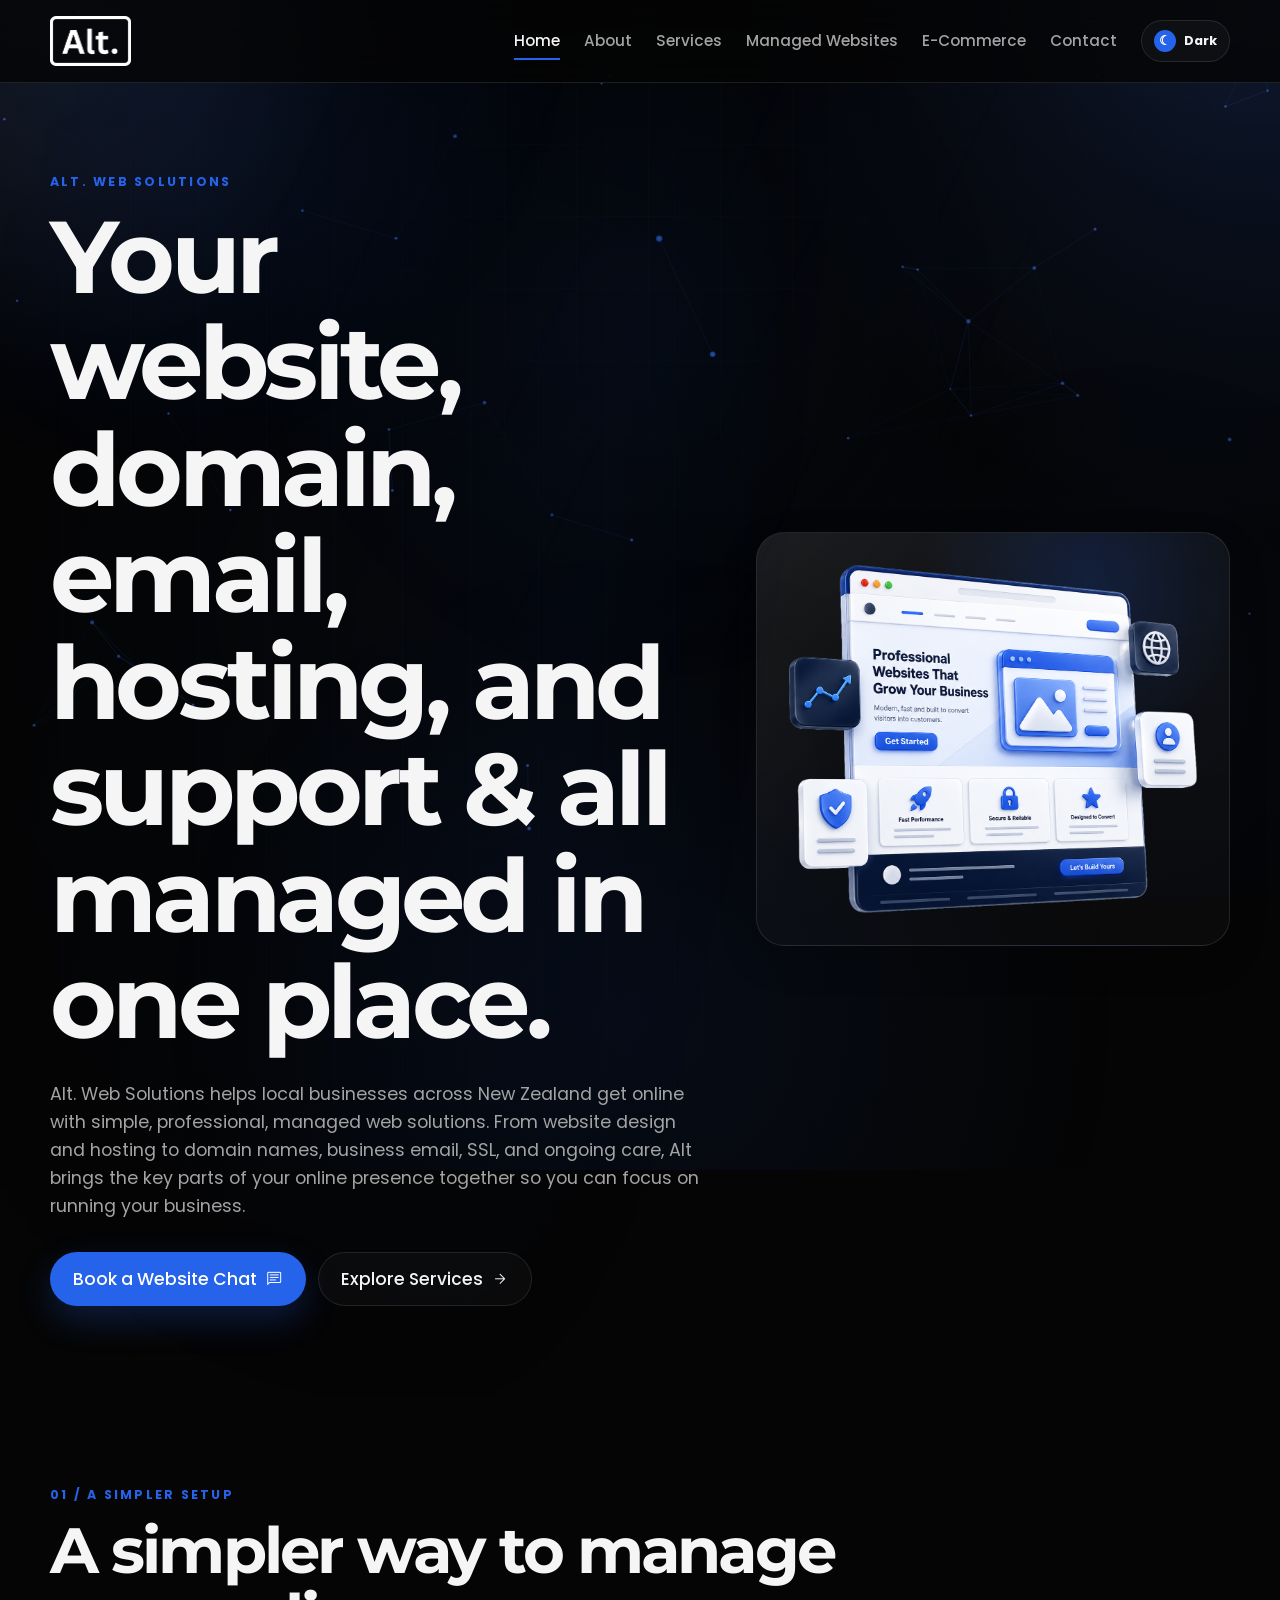
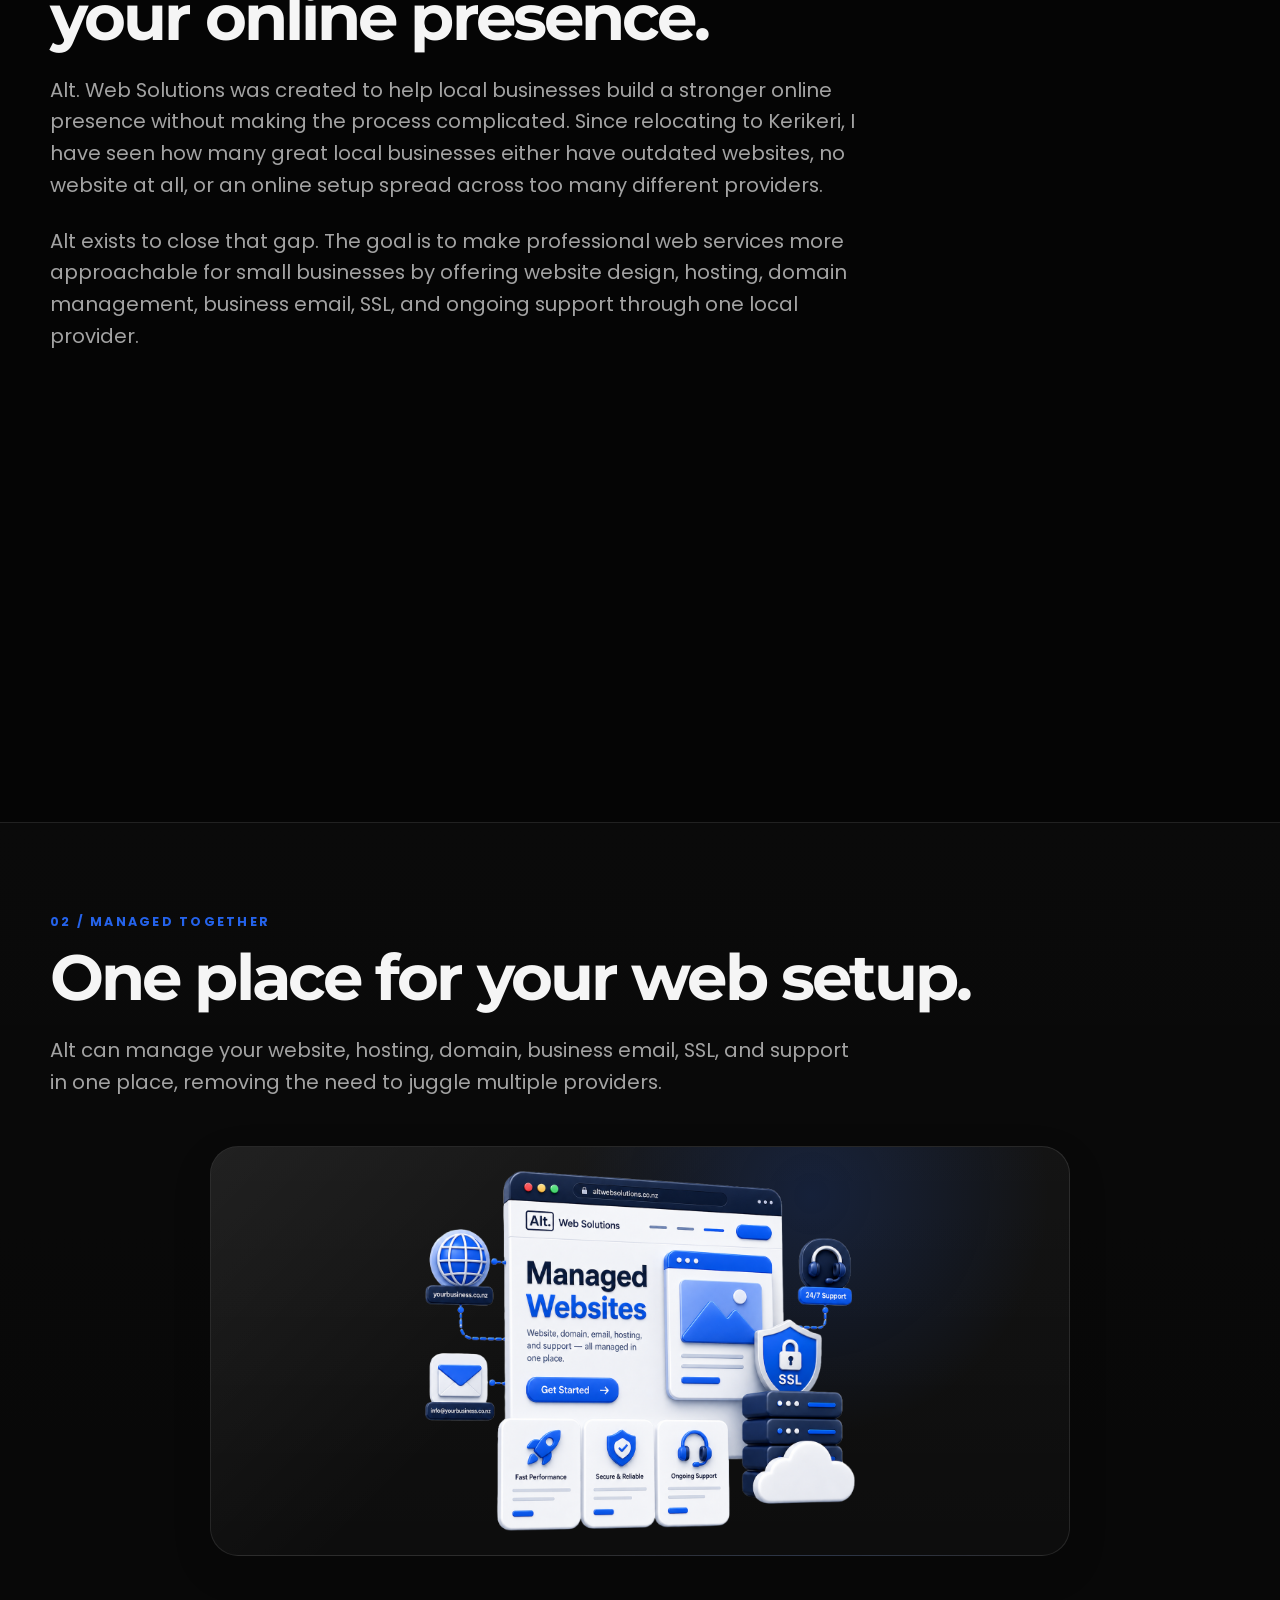
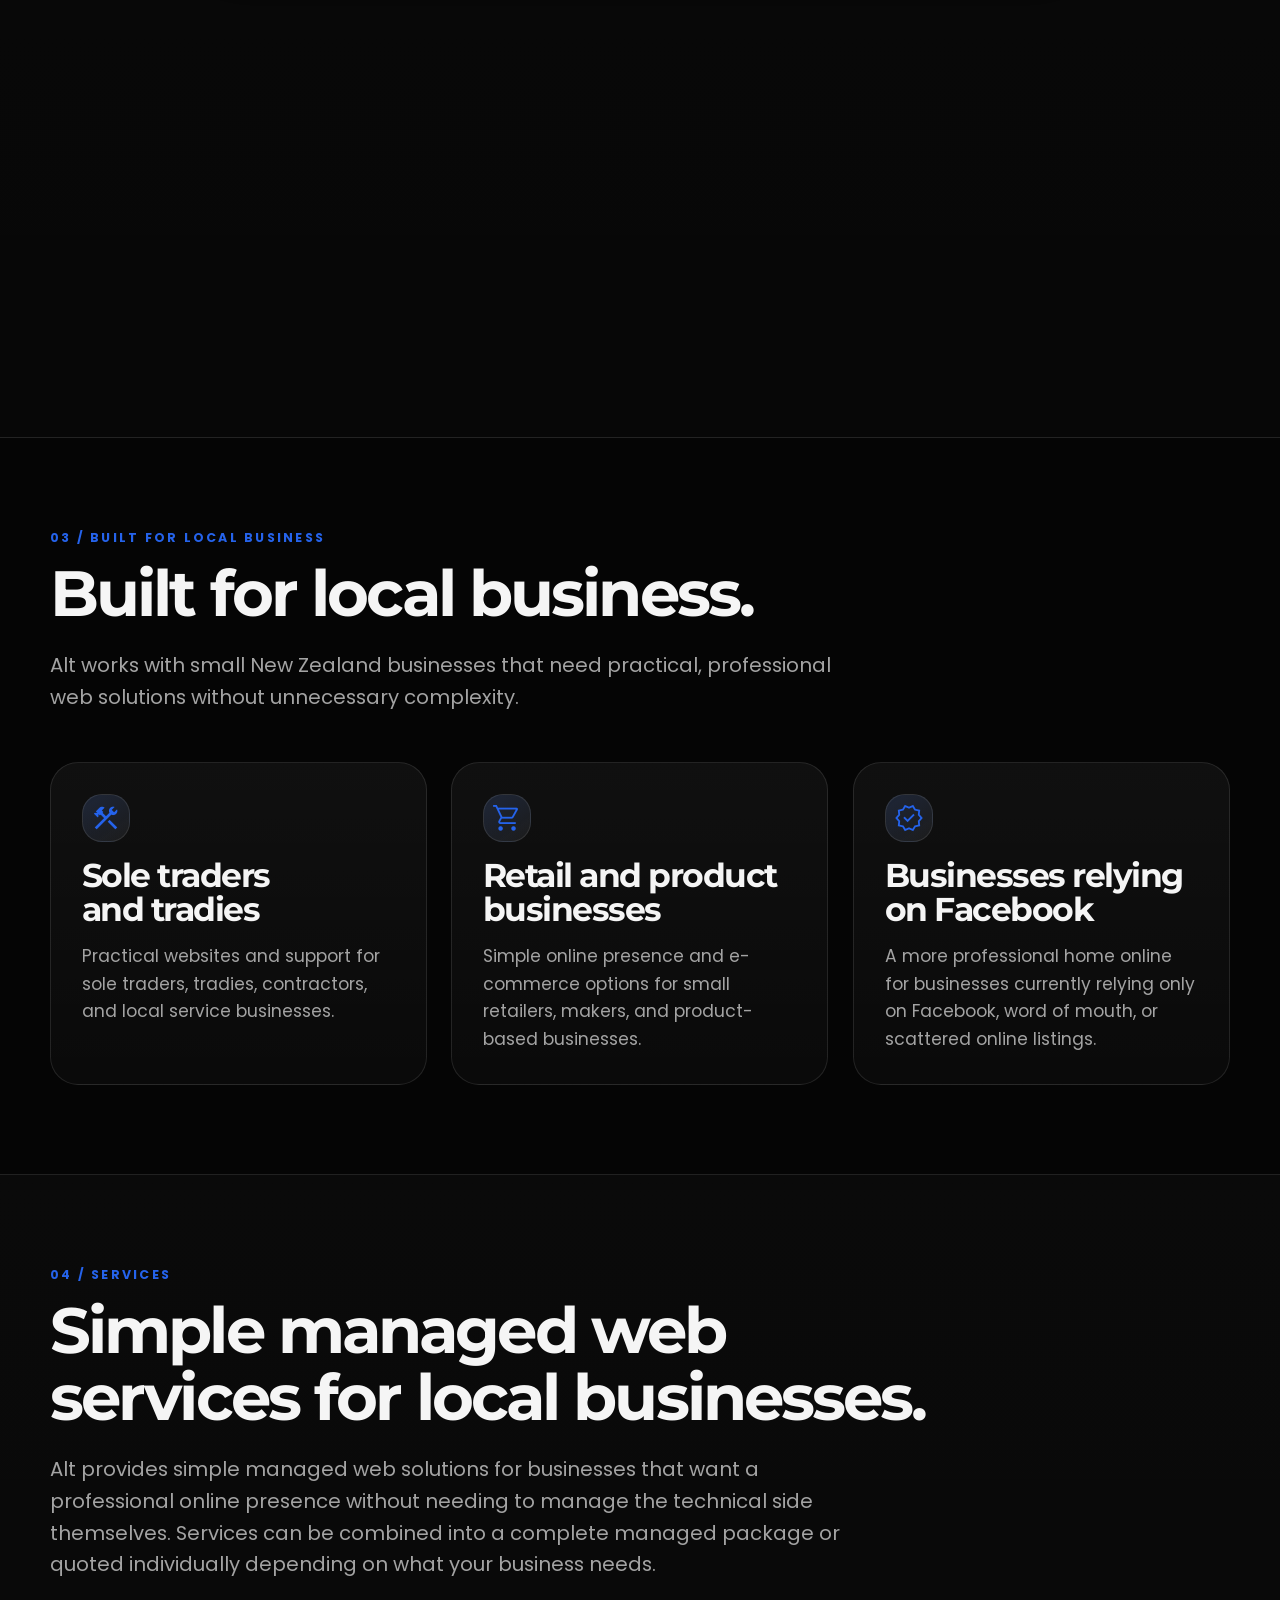
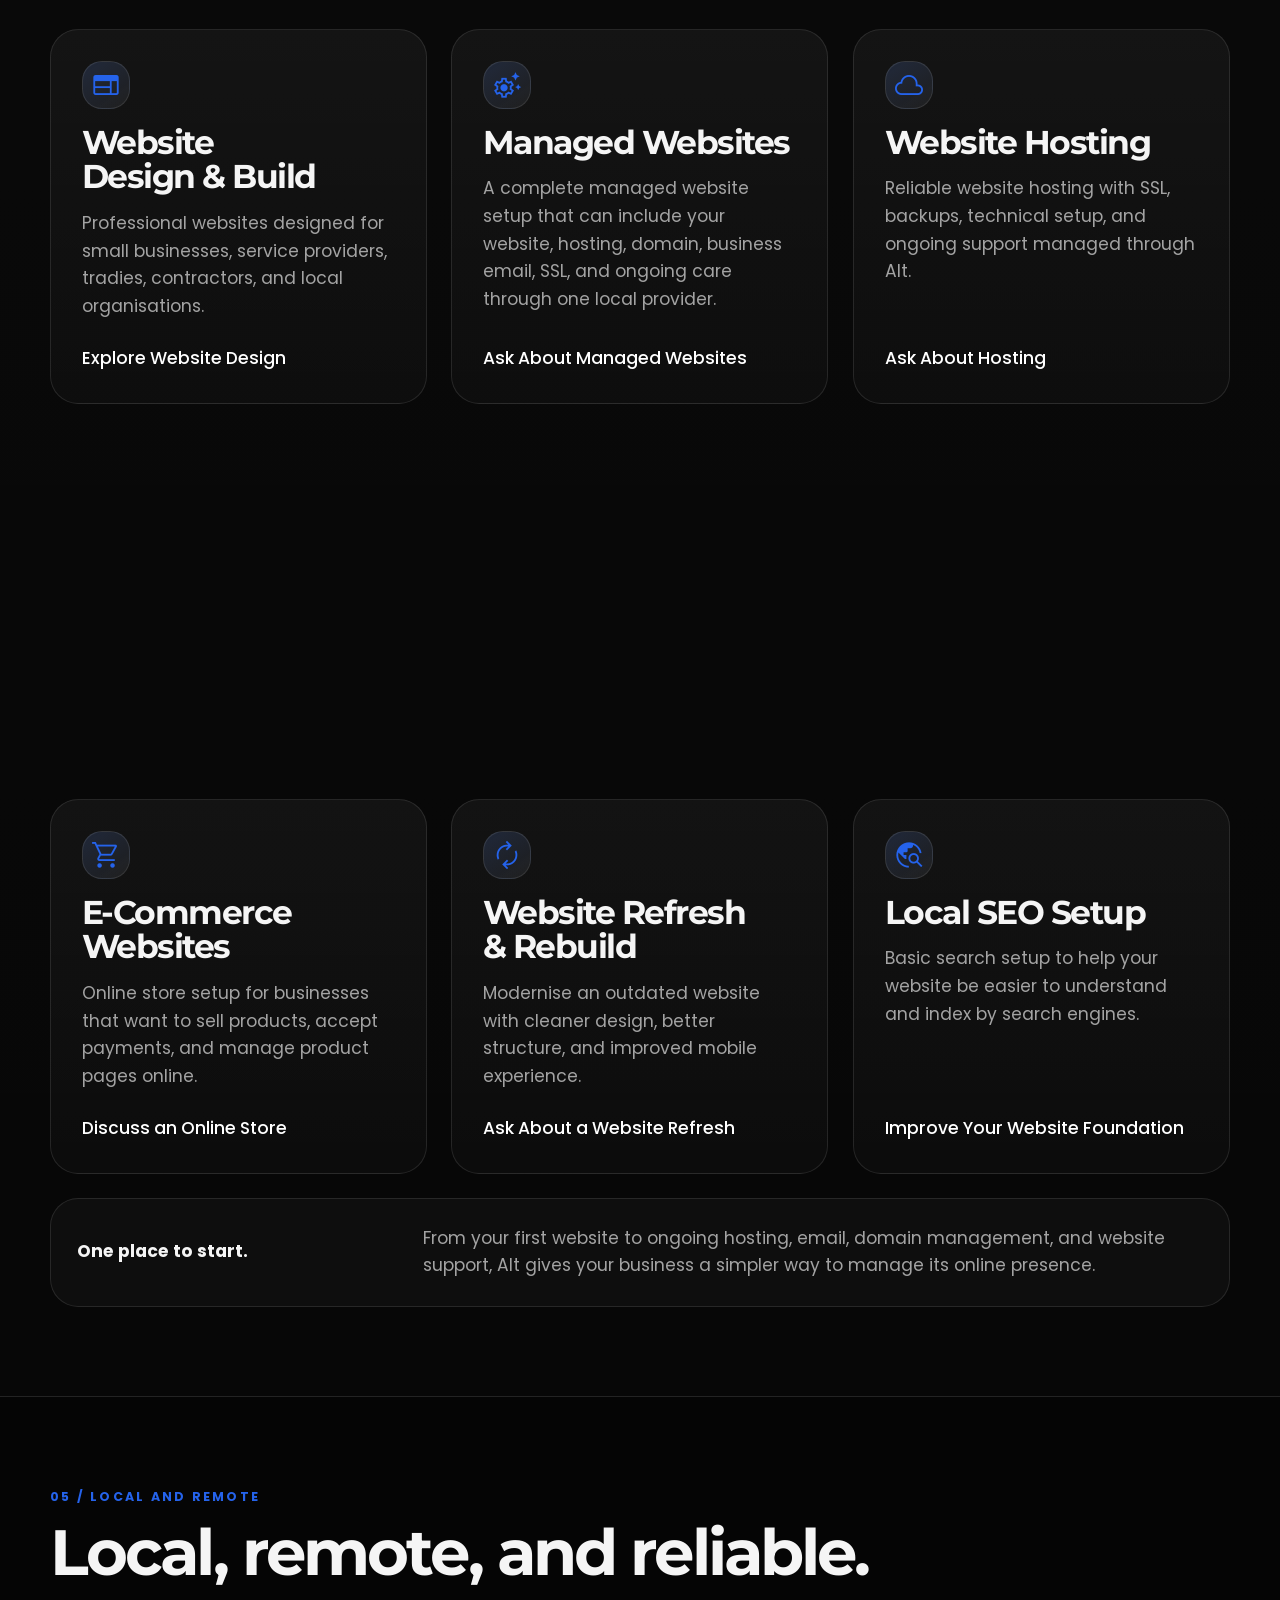
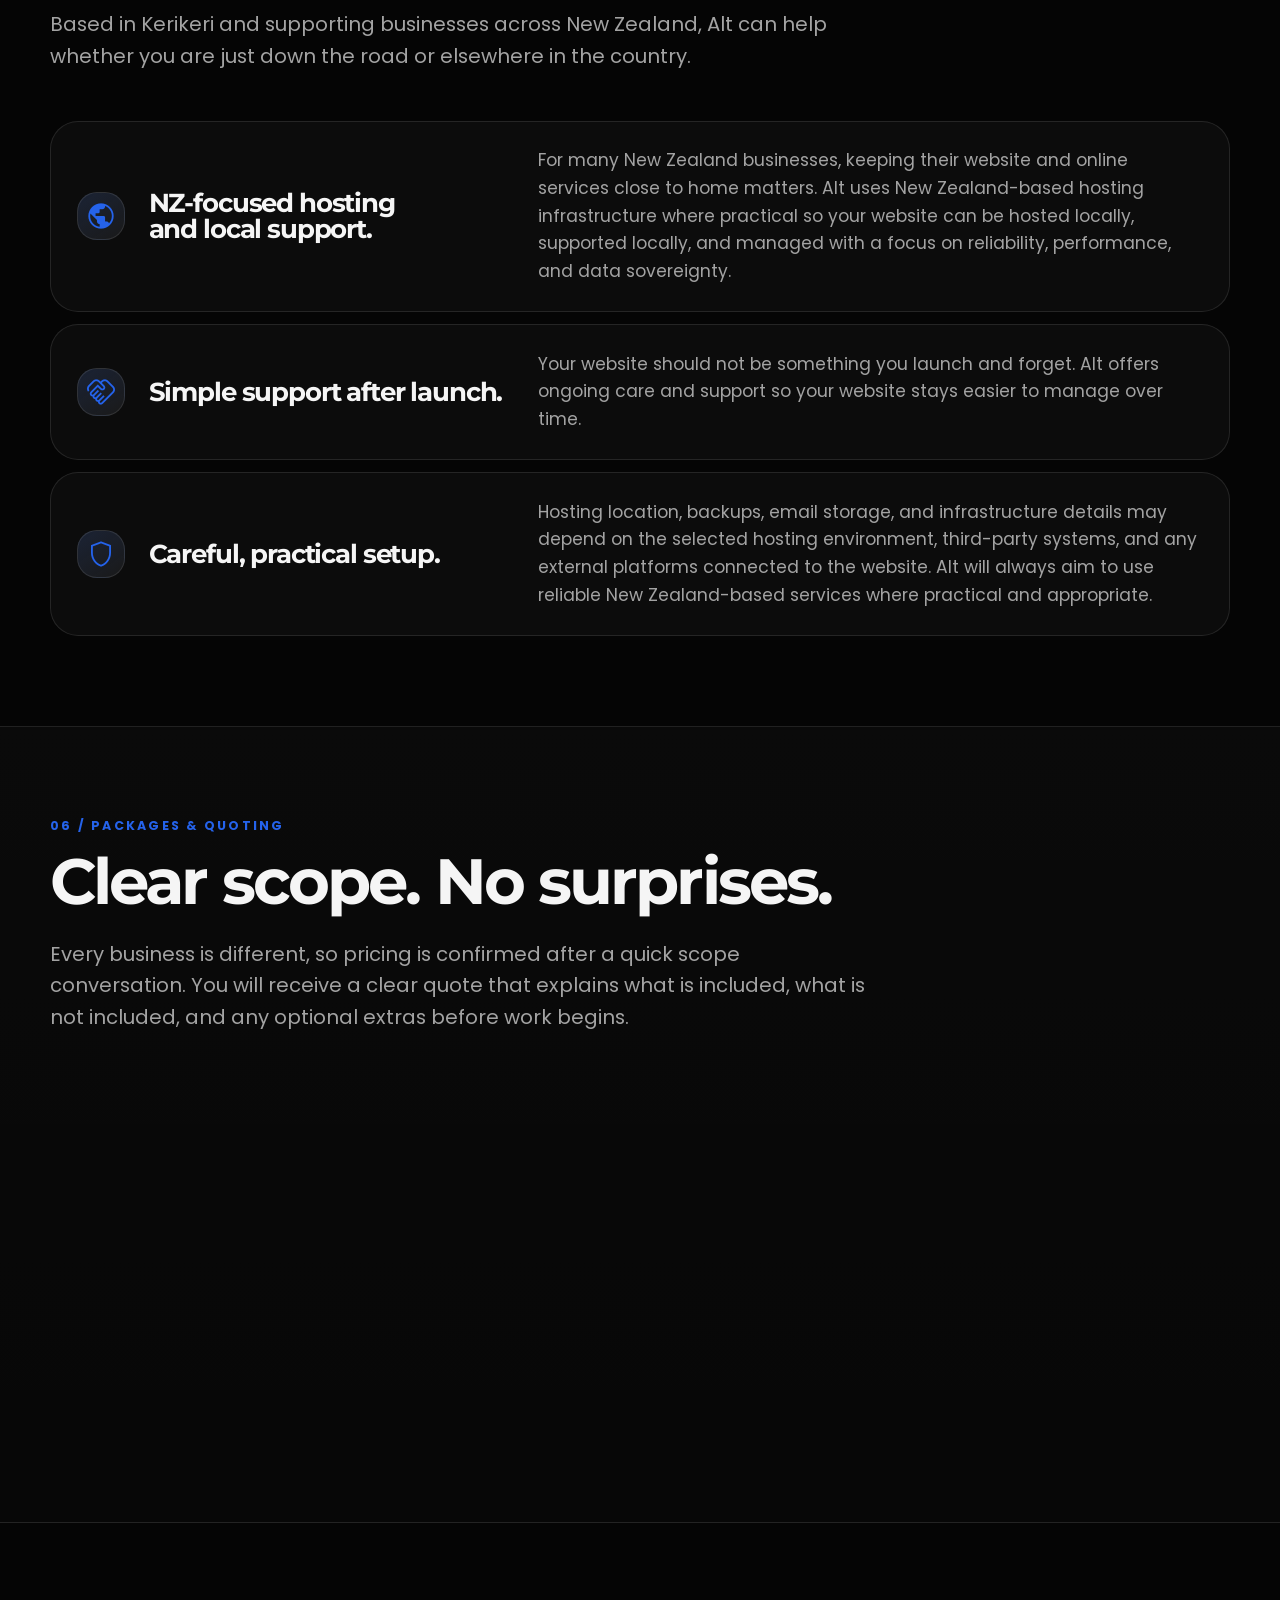
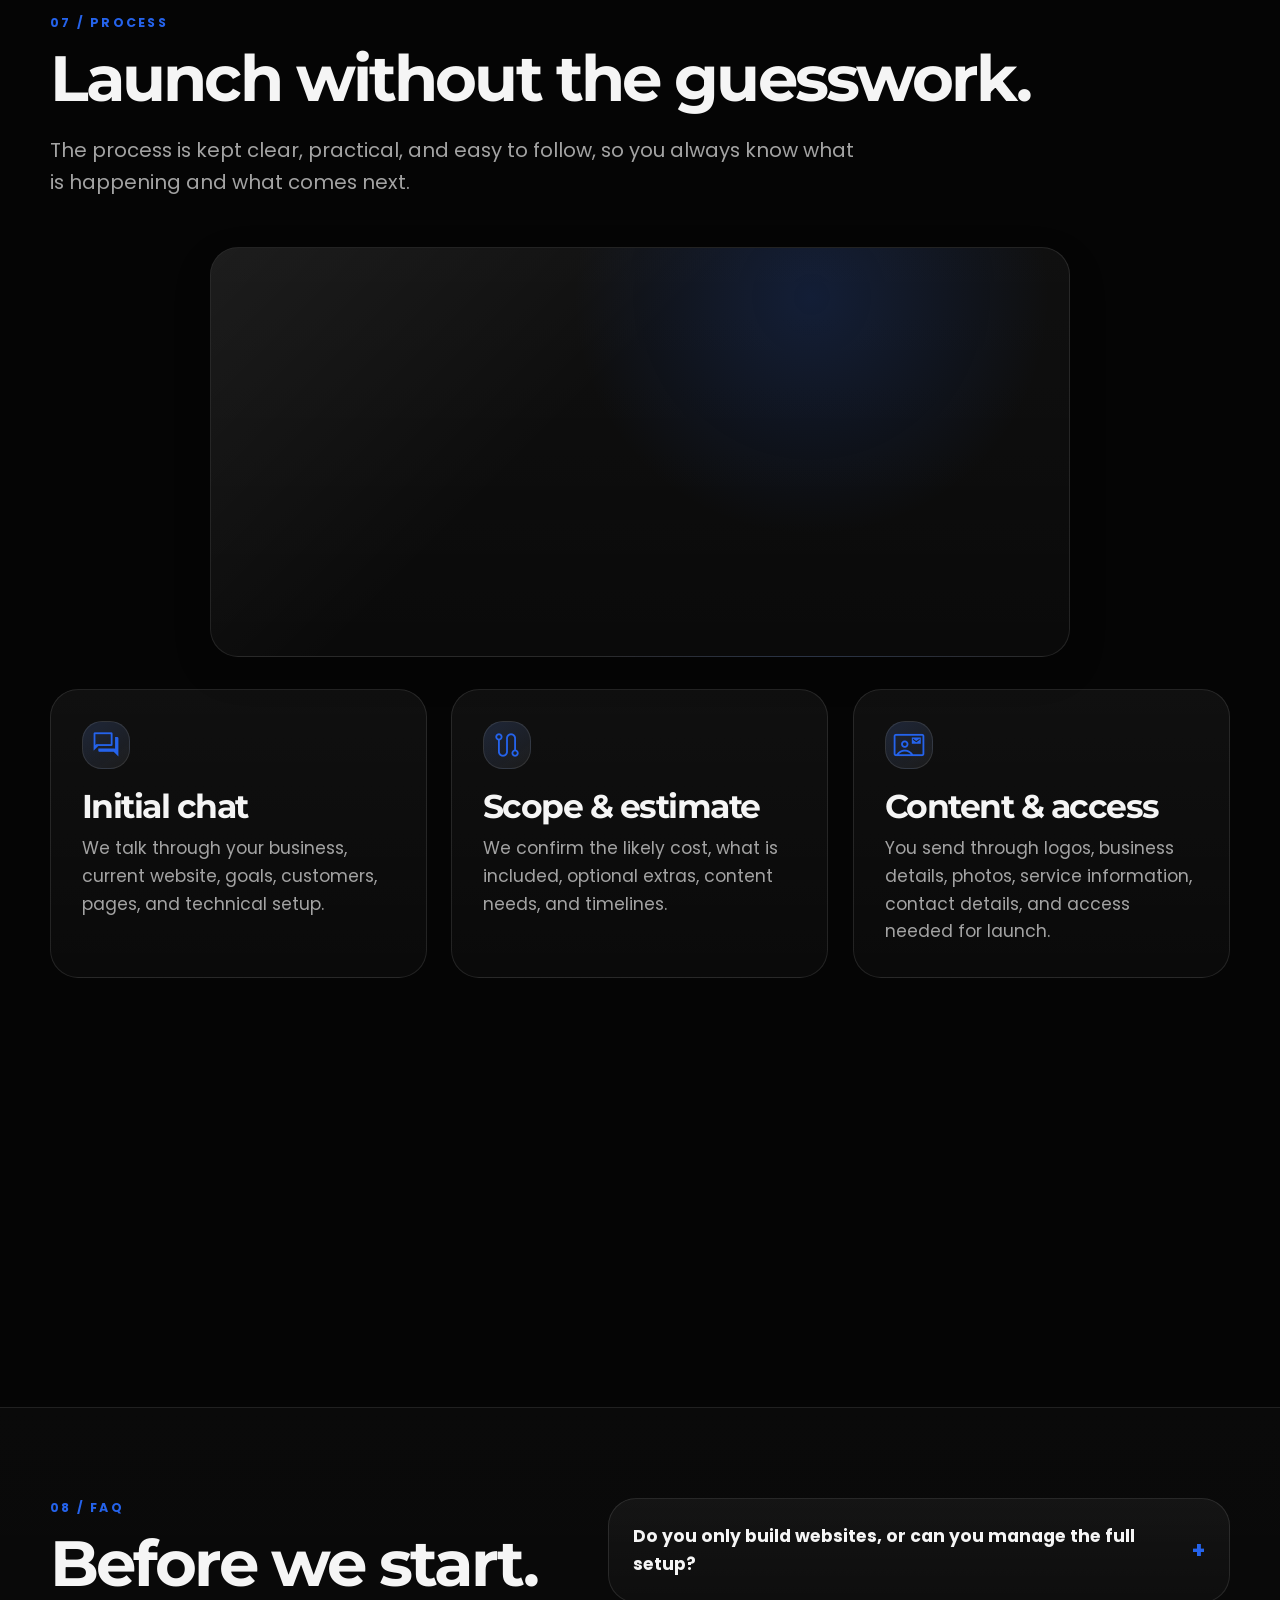
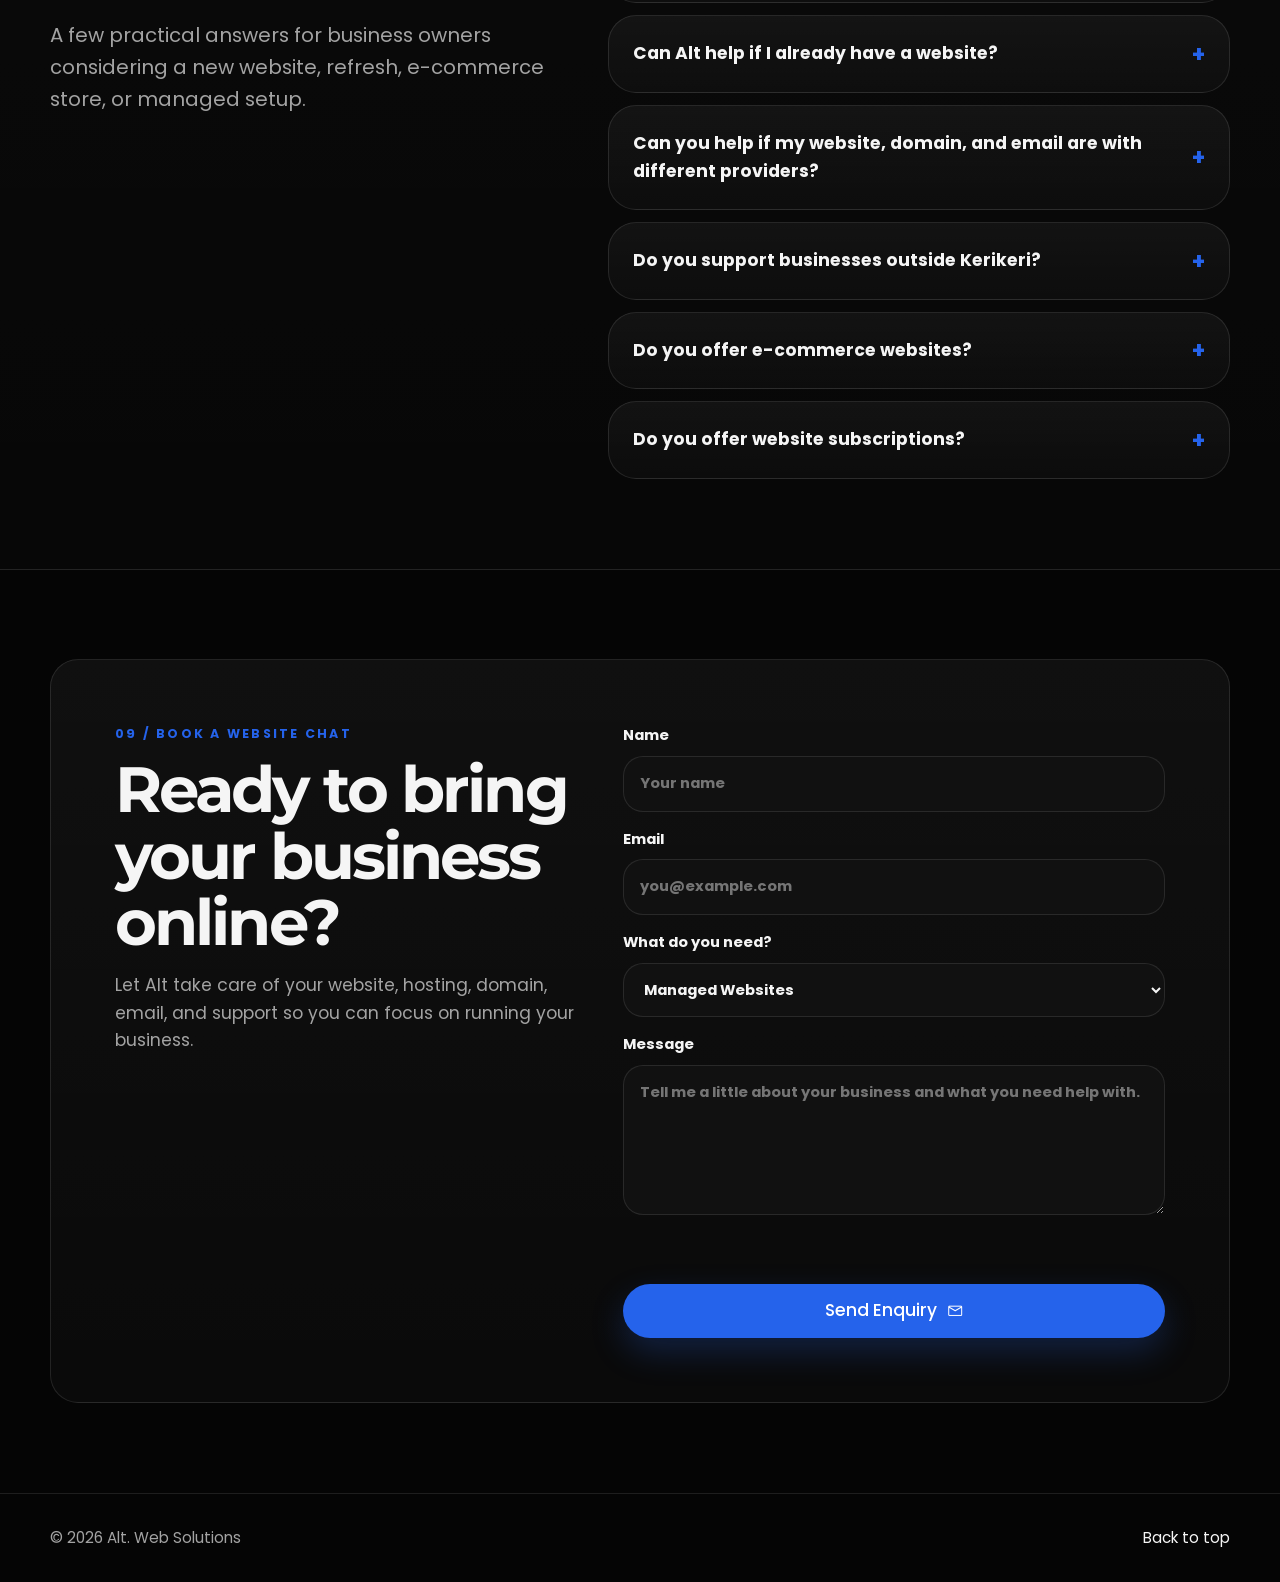
==== commit 1b0092bf: "Add website graphics" ====
--- a/index.html
+++ b/index.html
@@ -112,6 +112,17 @@
               </a>
             </div>
           </div>
+
+          <figure class="hero-visual reveal" aria-label="Managed website services illustration">
+            <img
+              src="assets/graphics/alt-asset%20(30).webp"
+              alt="Illustration of a professional website dashboard with managed web service icons"
+              width="1200"
+              height="900"
+              decoding="async"
+              fetchpriority="high"
+            />
+          </figure>
         </div>
       </section>
 
@@ -186,6 +197,17 @@
               providers.
             </p>
           </div>
+
+          <figure class="section-visual section-visual-managed reveal">
+            <img
+              src="assets/graphics/alt-asset%20(23).webp"
+              alt="Managed websites illustration showing connected hosting, email, domain, and support services"
+              width="1200"
+              height="900"
+              loading="lazy"
+              decoding="async"
+            />
+          </figure>
 
           <div class="card-grid">
             <article class="info-card reveal tilt-card">
@@ -548,6 +570,17 @@
               always know what is happening and what comes next.
             </p>
           </div>
+
+          <figure class="section-visual section-visual-process reveal">
+            <img
+              src="assets/graphics/alt-asset%20(21).webp"
+              alt="Launch and ongoing care illustration with a rocket, website screen, and support icons"
+              width="1200"
+              height="900"
+              loading="lazy"
+              decoding="async"
+            />
+          </figure>
 
           <div class="process">
             <article class="process-step reveal tilt-card">
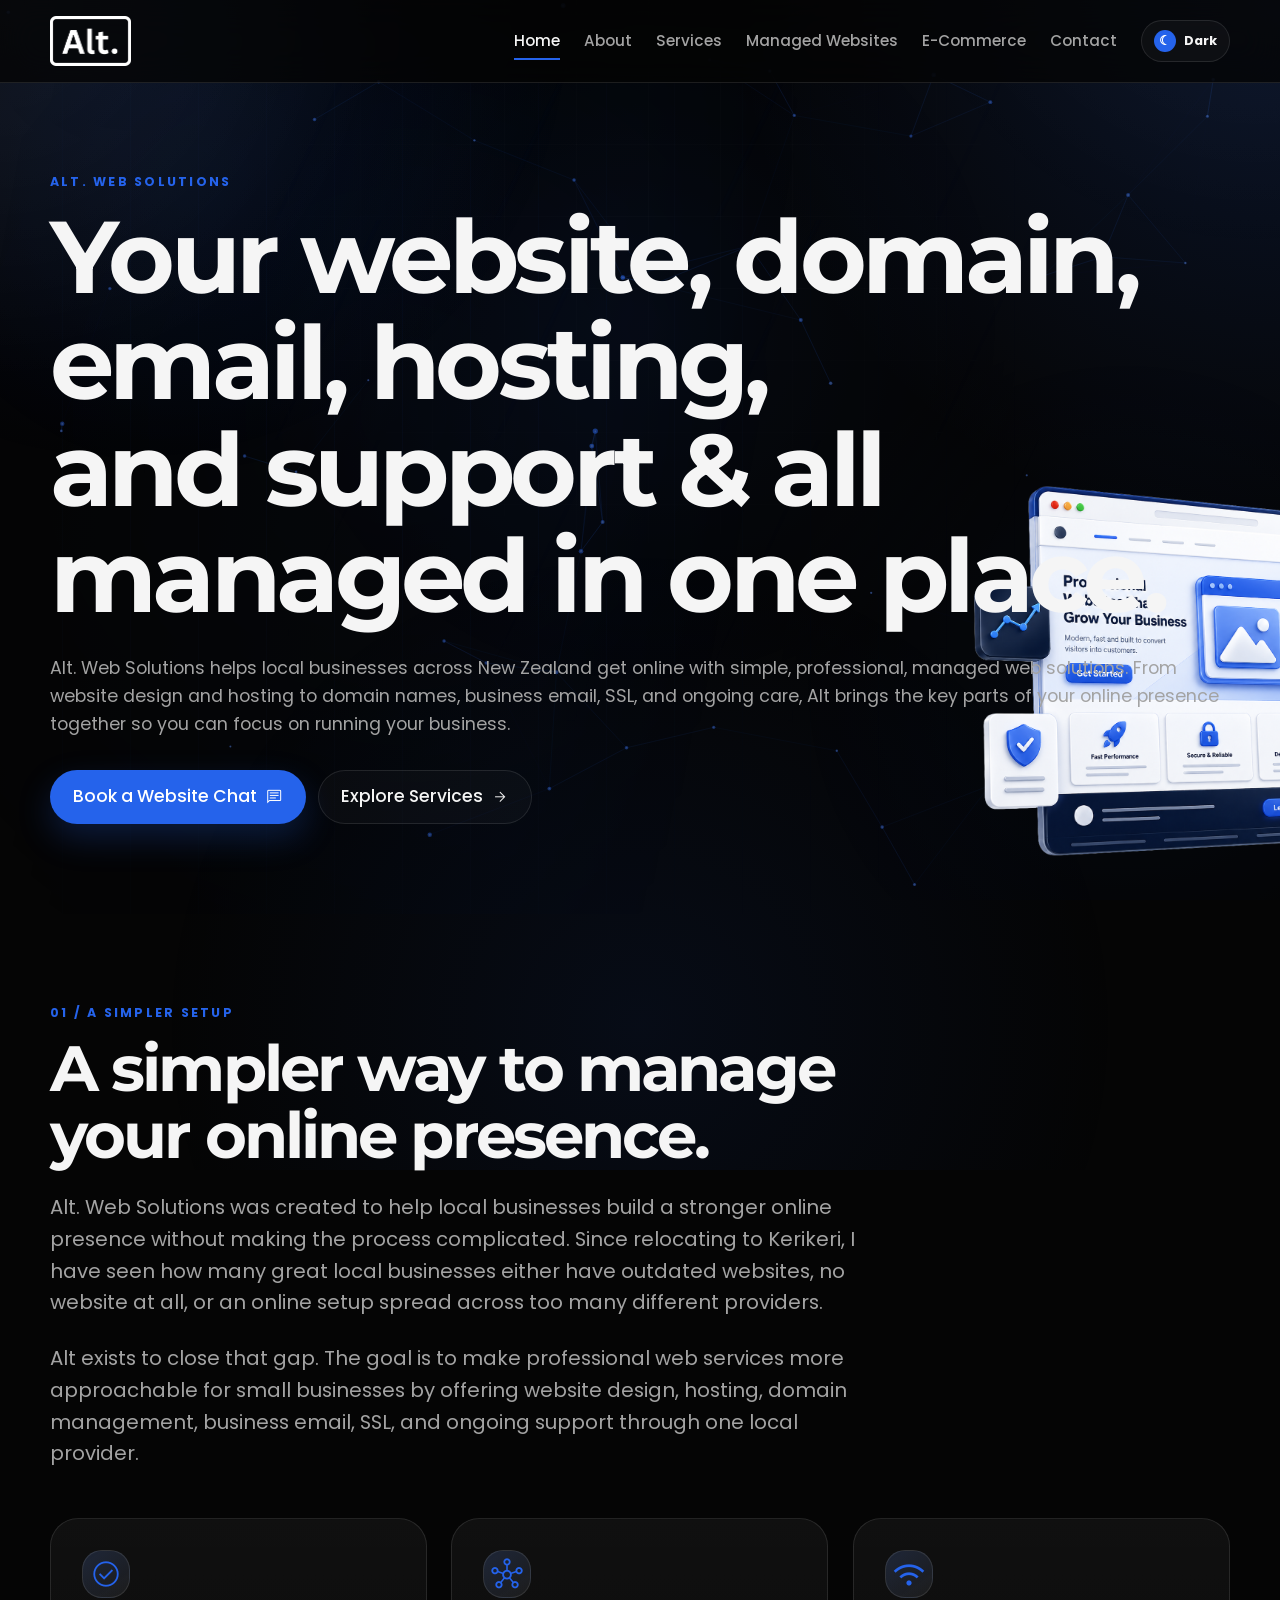
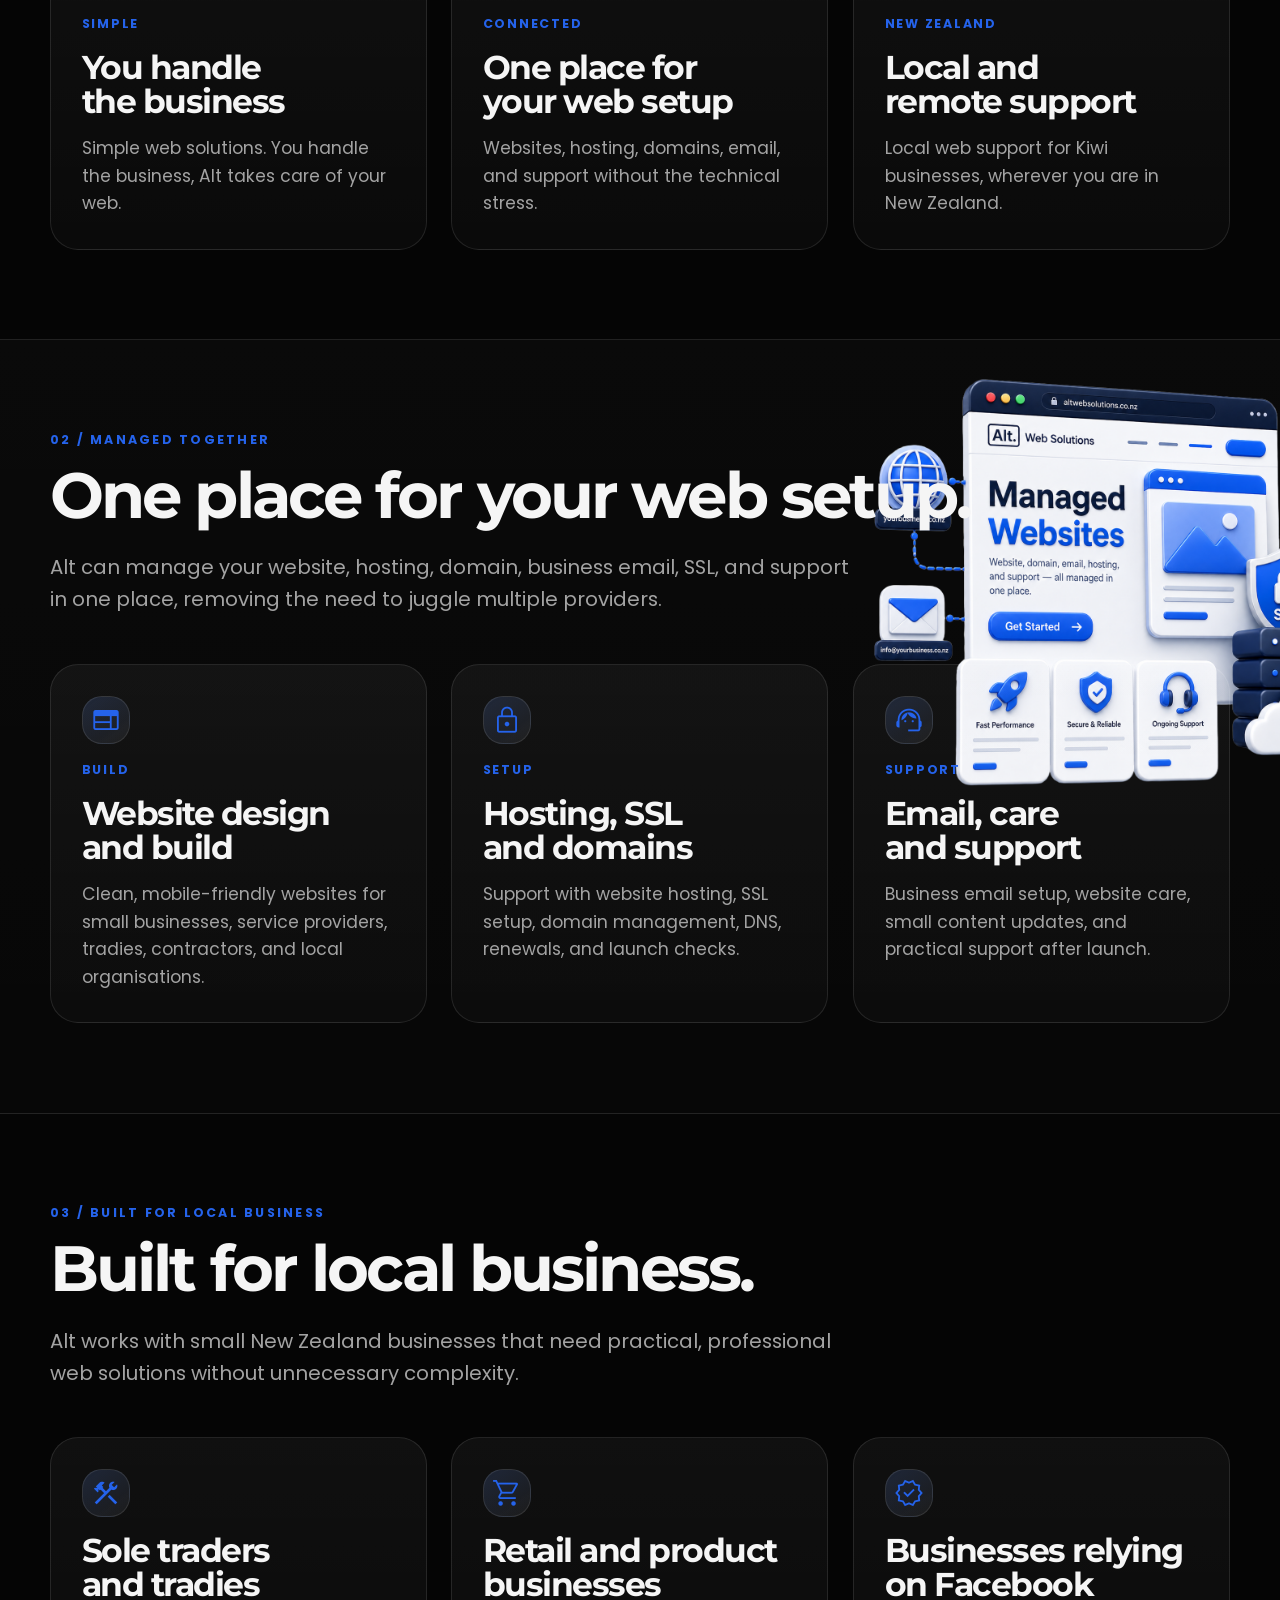
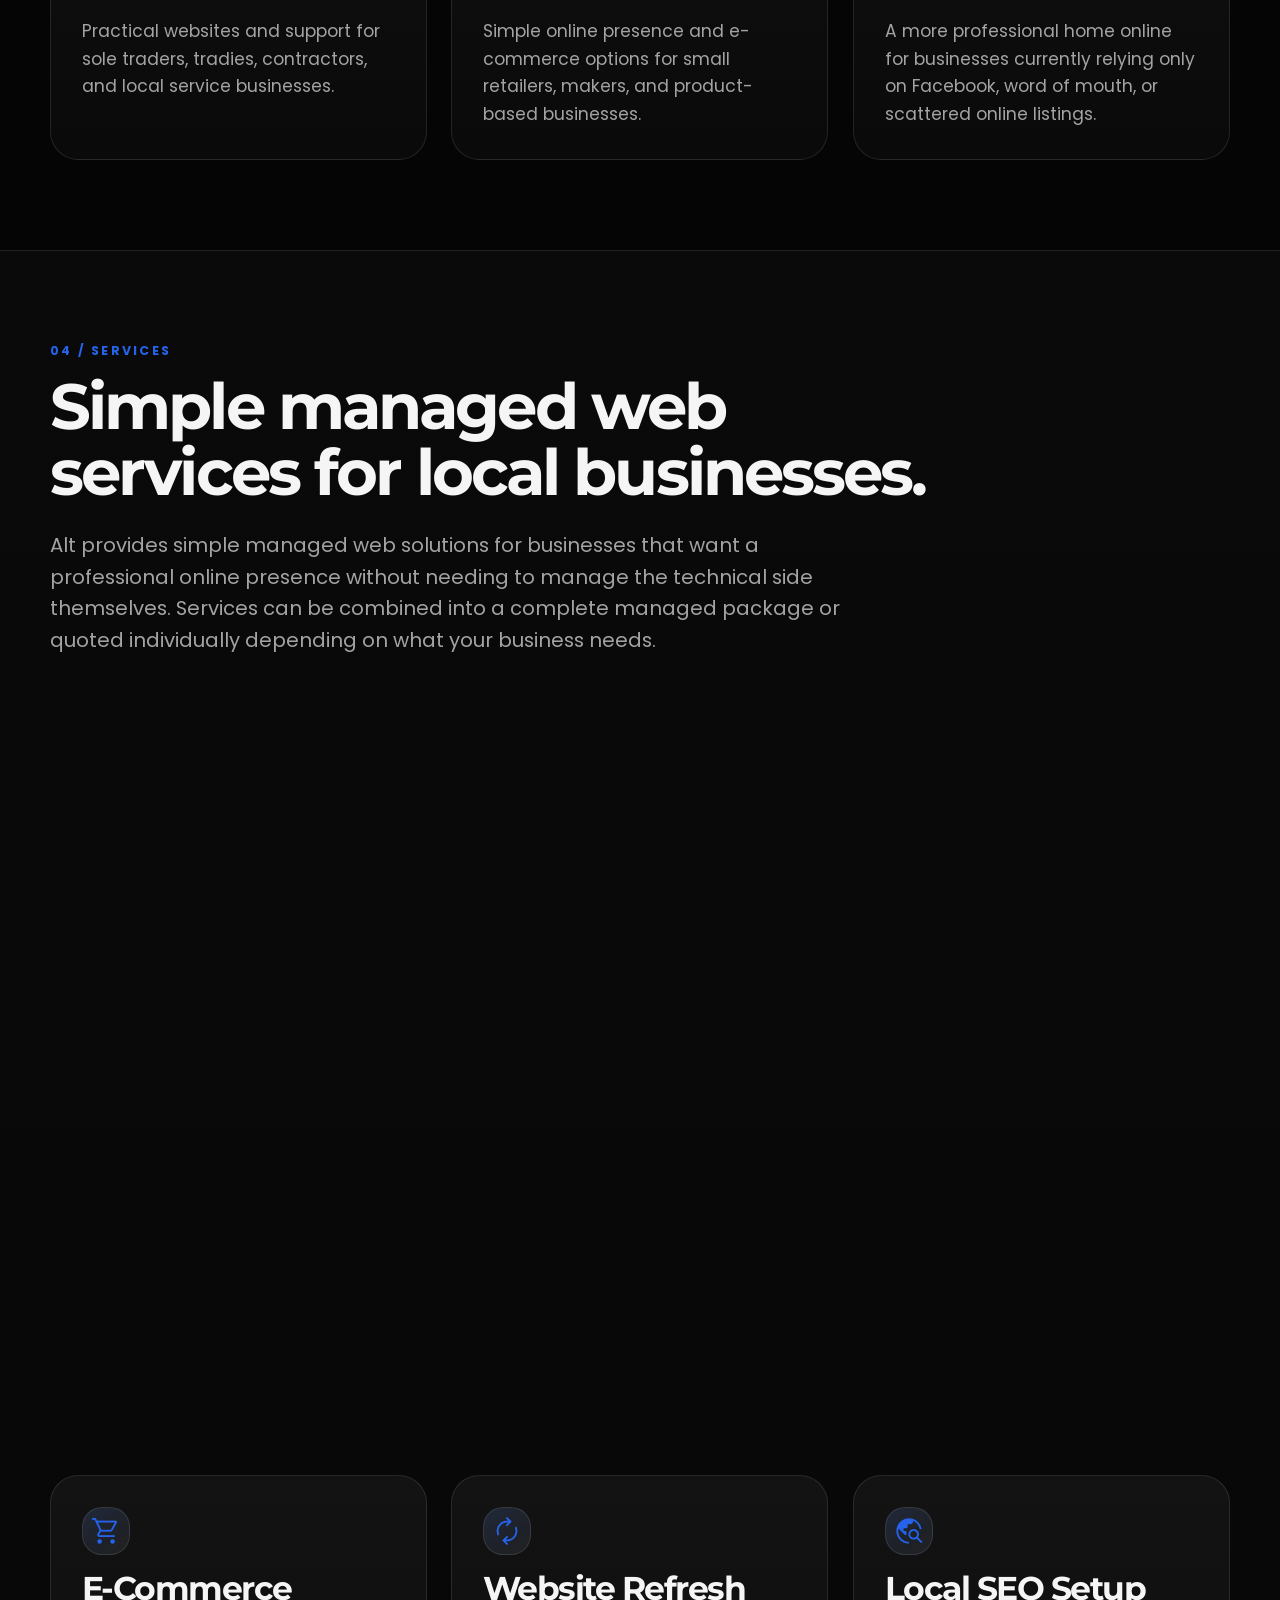
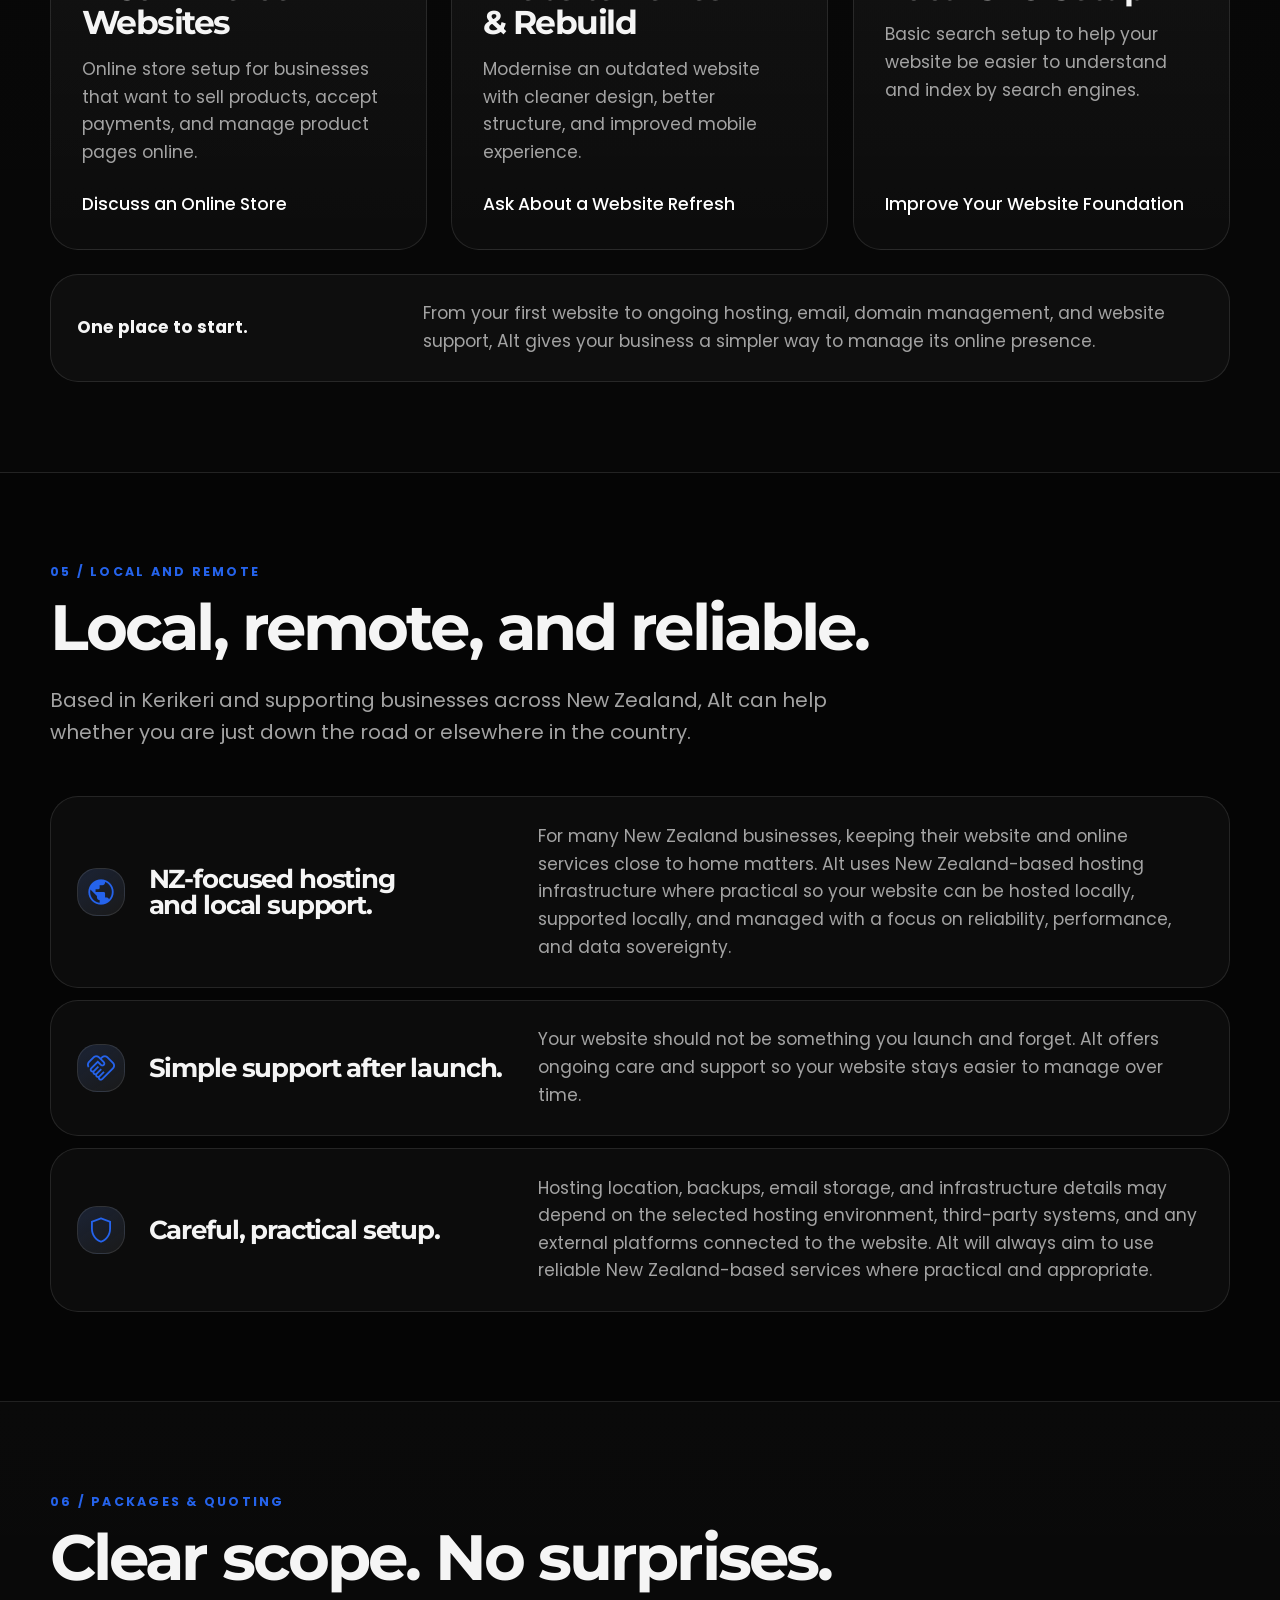
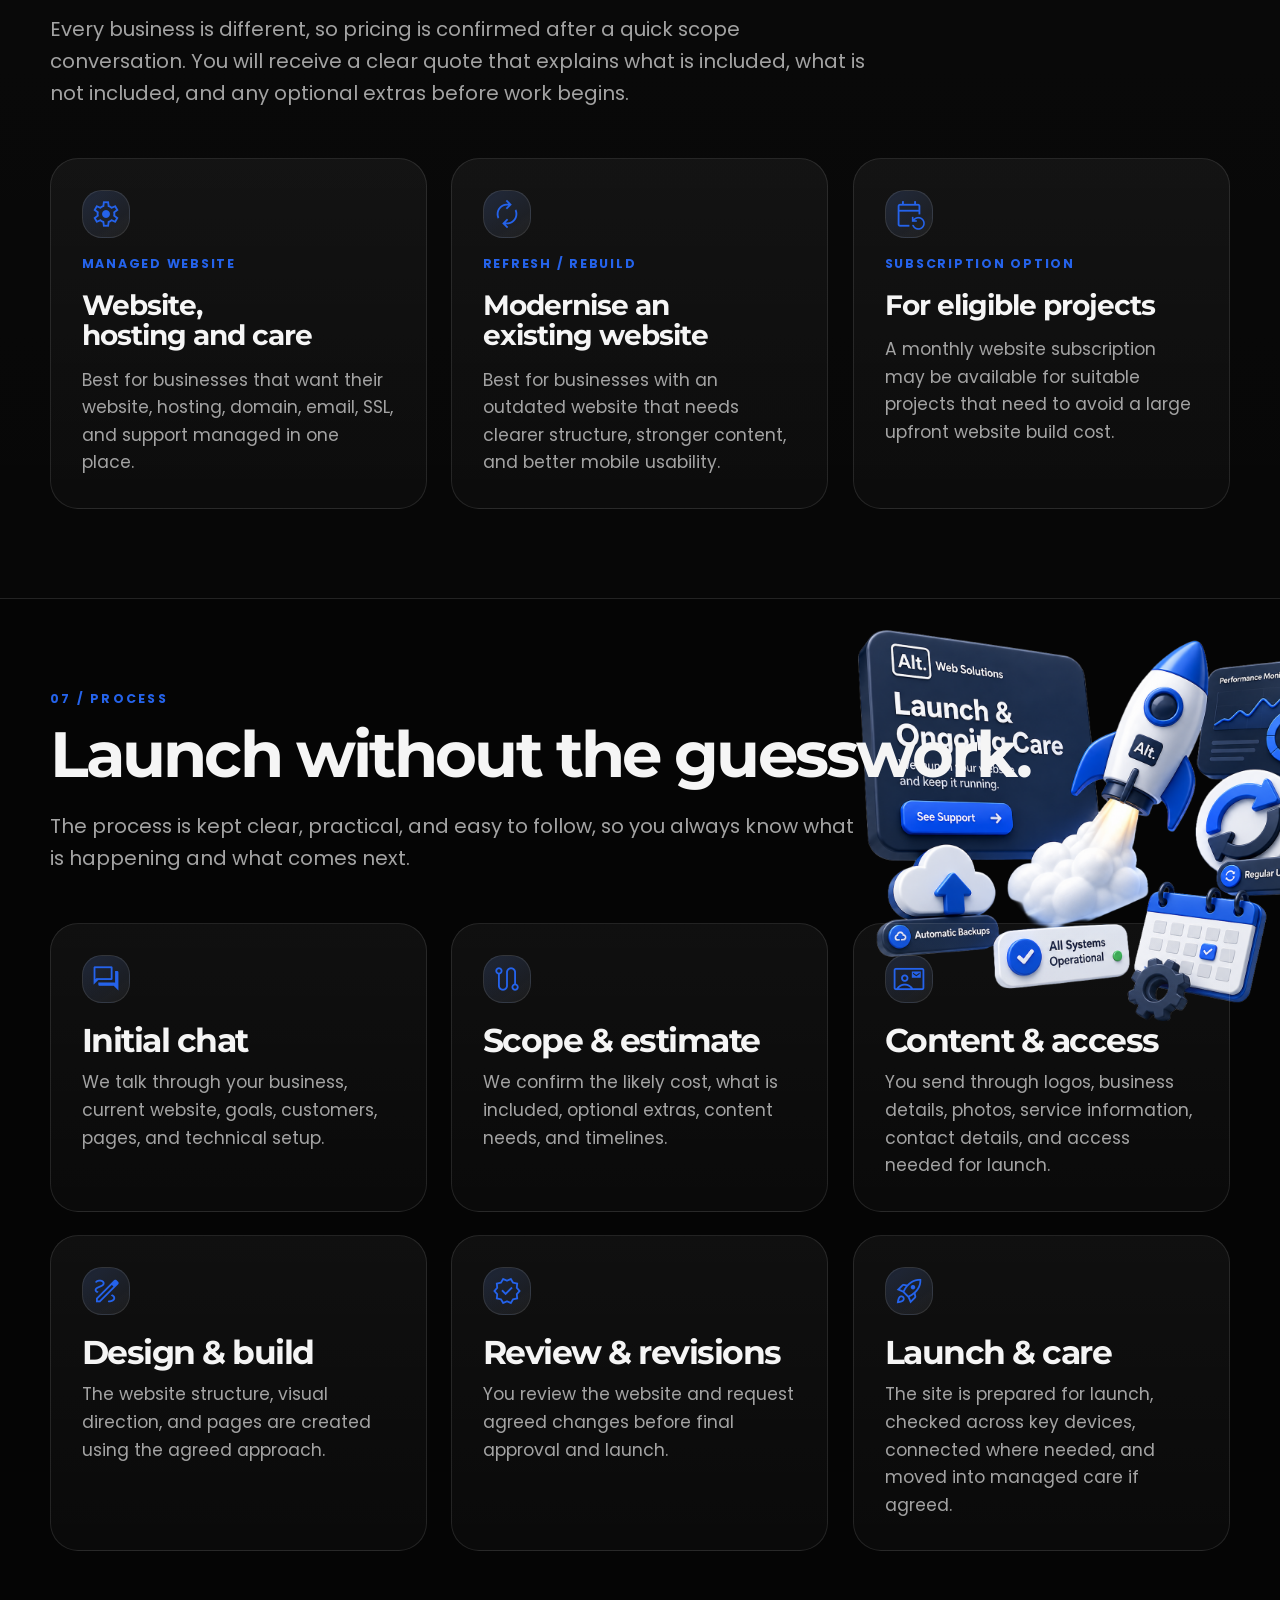
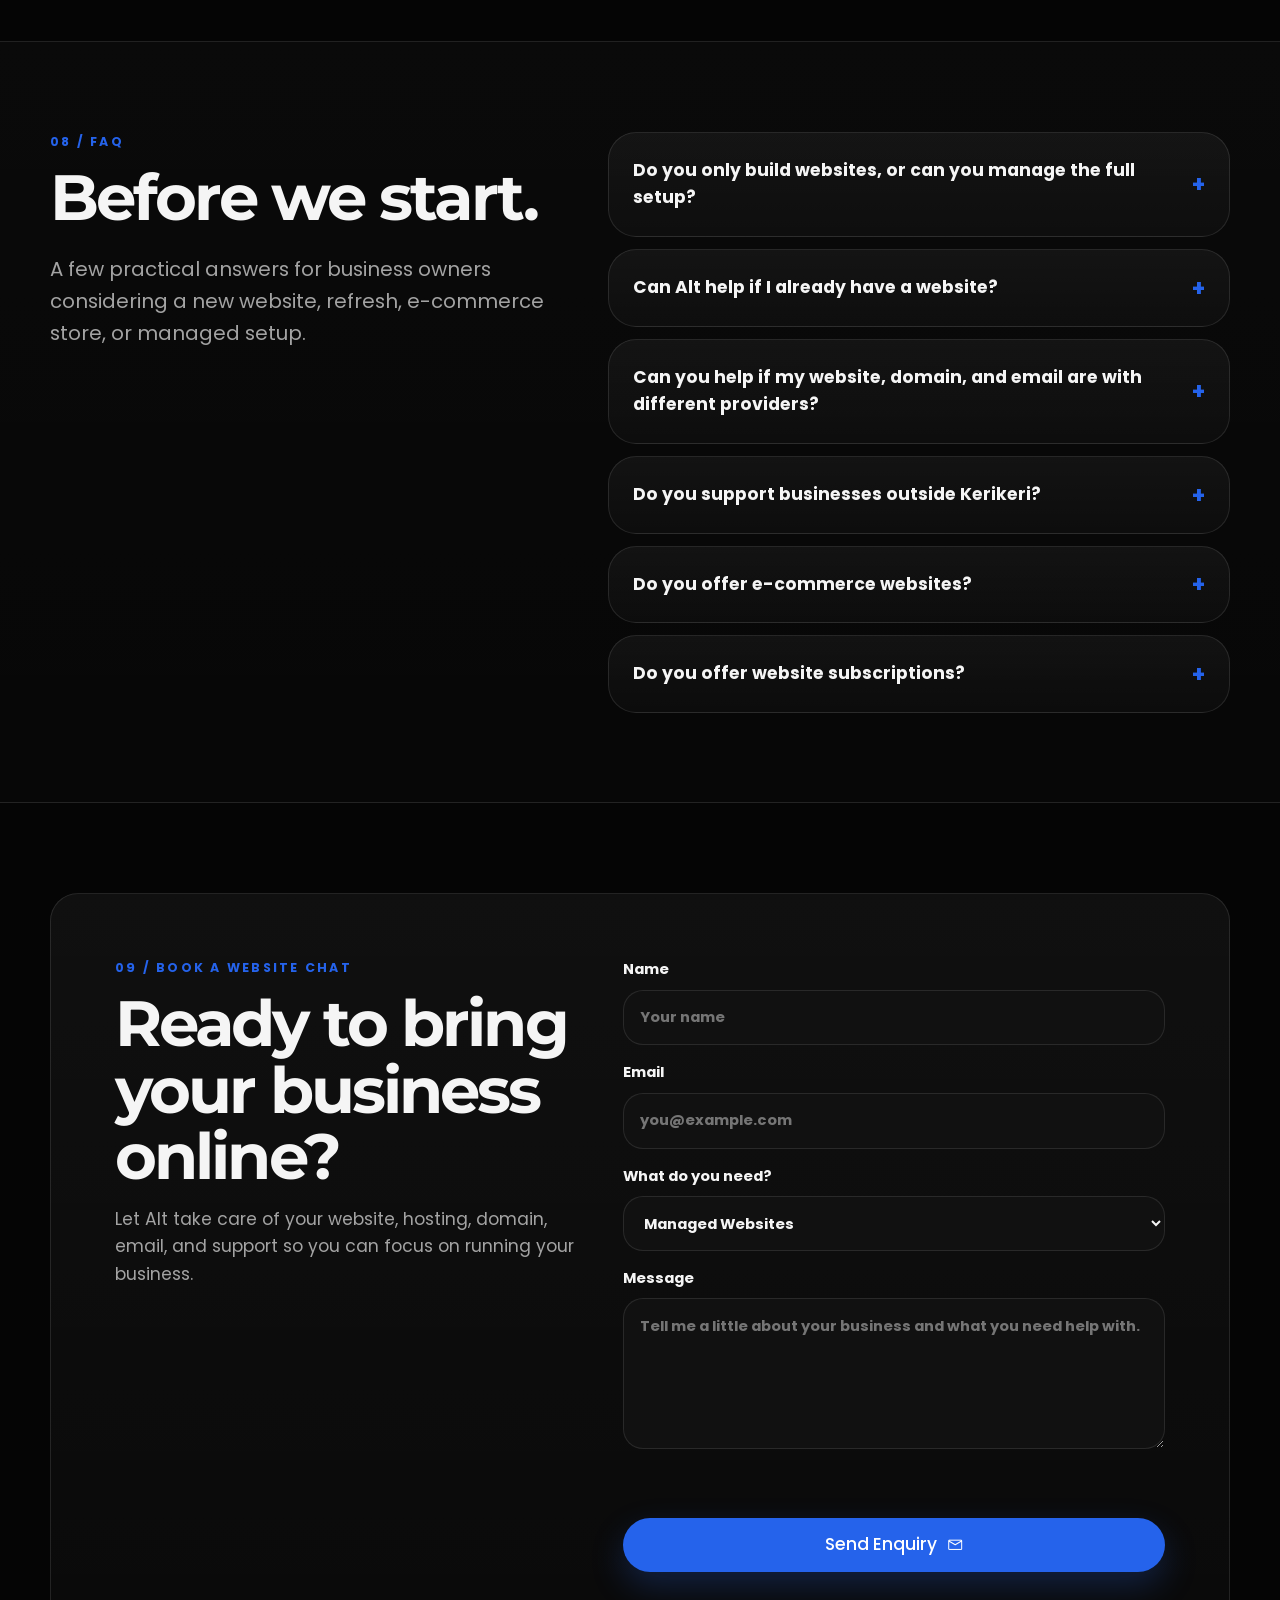
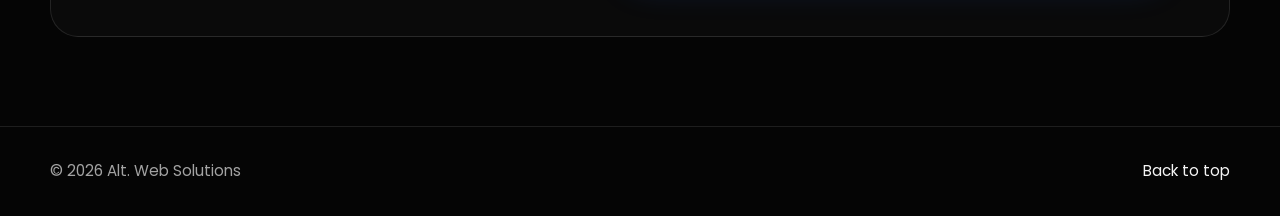
==== commit ac49ca5f: "Position graphics as section art" ====
--- a/index.html
+++ b/index.html
@@ -113,10 +113,10 @@
             </div>
           </div>
 
-          <figure class="hero-visual reveal" aria-label="Managed website services illustration">
+          <figure class="hero-visual reveal" aria-hidden="true">
             <img
               src="assets/graphics/alt-asset%20(30).webp"
-              alt="Illustration of a professional website dashboard with managed web service icons"
+              alt=""
               width="1200"
               height="900"
               decoding="async"
@@ -198,10 +198,10 @@
             </p>
           </div>
 
-          <figure class="section-visual section-visual-managed reveal">
+          <figure class="section-visual section-visual-managed reveal" aria-hidden="true">
             <img
               src="assets/graphics/alt-asset%20(23).webp"
-              alt="Managed websites illustration showing connected hosting, email, domain, and support services"
+              alt=""
               width="1200"
               height="900"
               loading="lazy"
@@ -571,10 +571,10 @@
             </p>
           </div>
 
-          <figure class="section-visual section-visual-process reveal">
+          <figure class="section-visual section-visual-process reveal" aria-hidden="true">
             <img
               src="assets/graphics/alt-asset%20(21).webp"
-              alt="Launch and ongoing care illustration with a rocket, website screen, and support icons"
+              alt=""
               width="1200"
               height="900"
               loading="lazy"
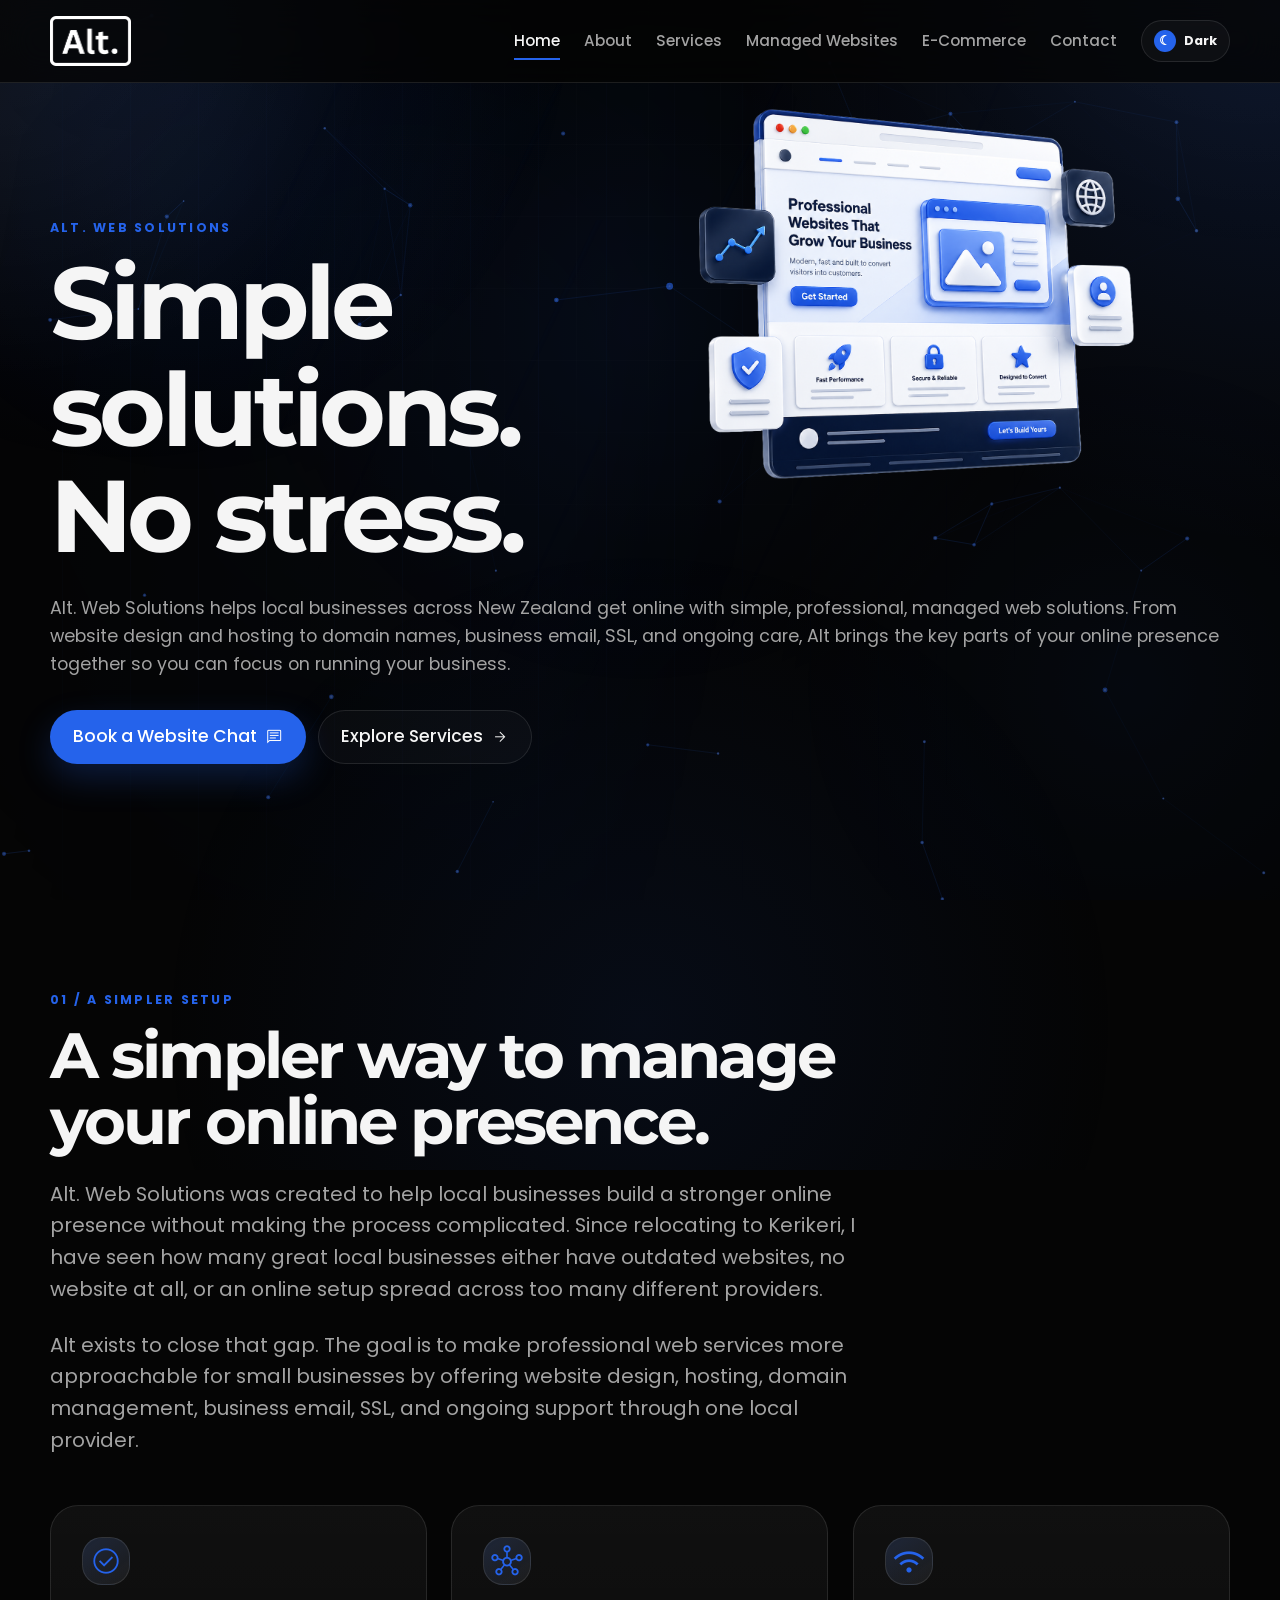
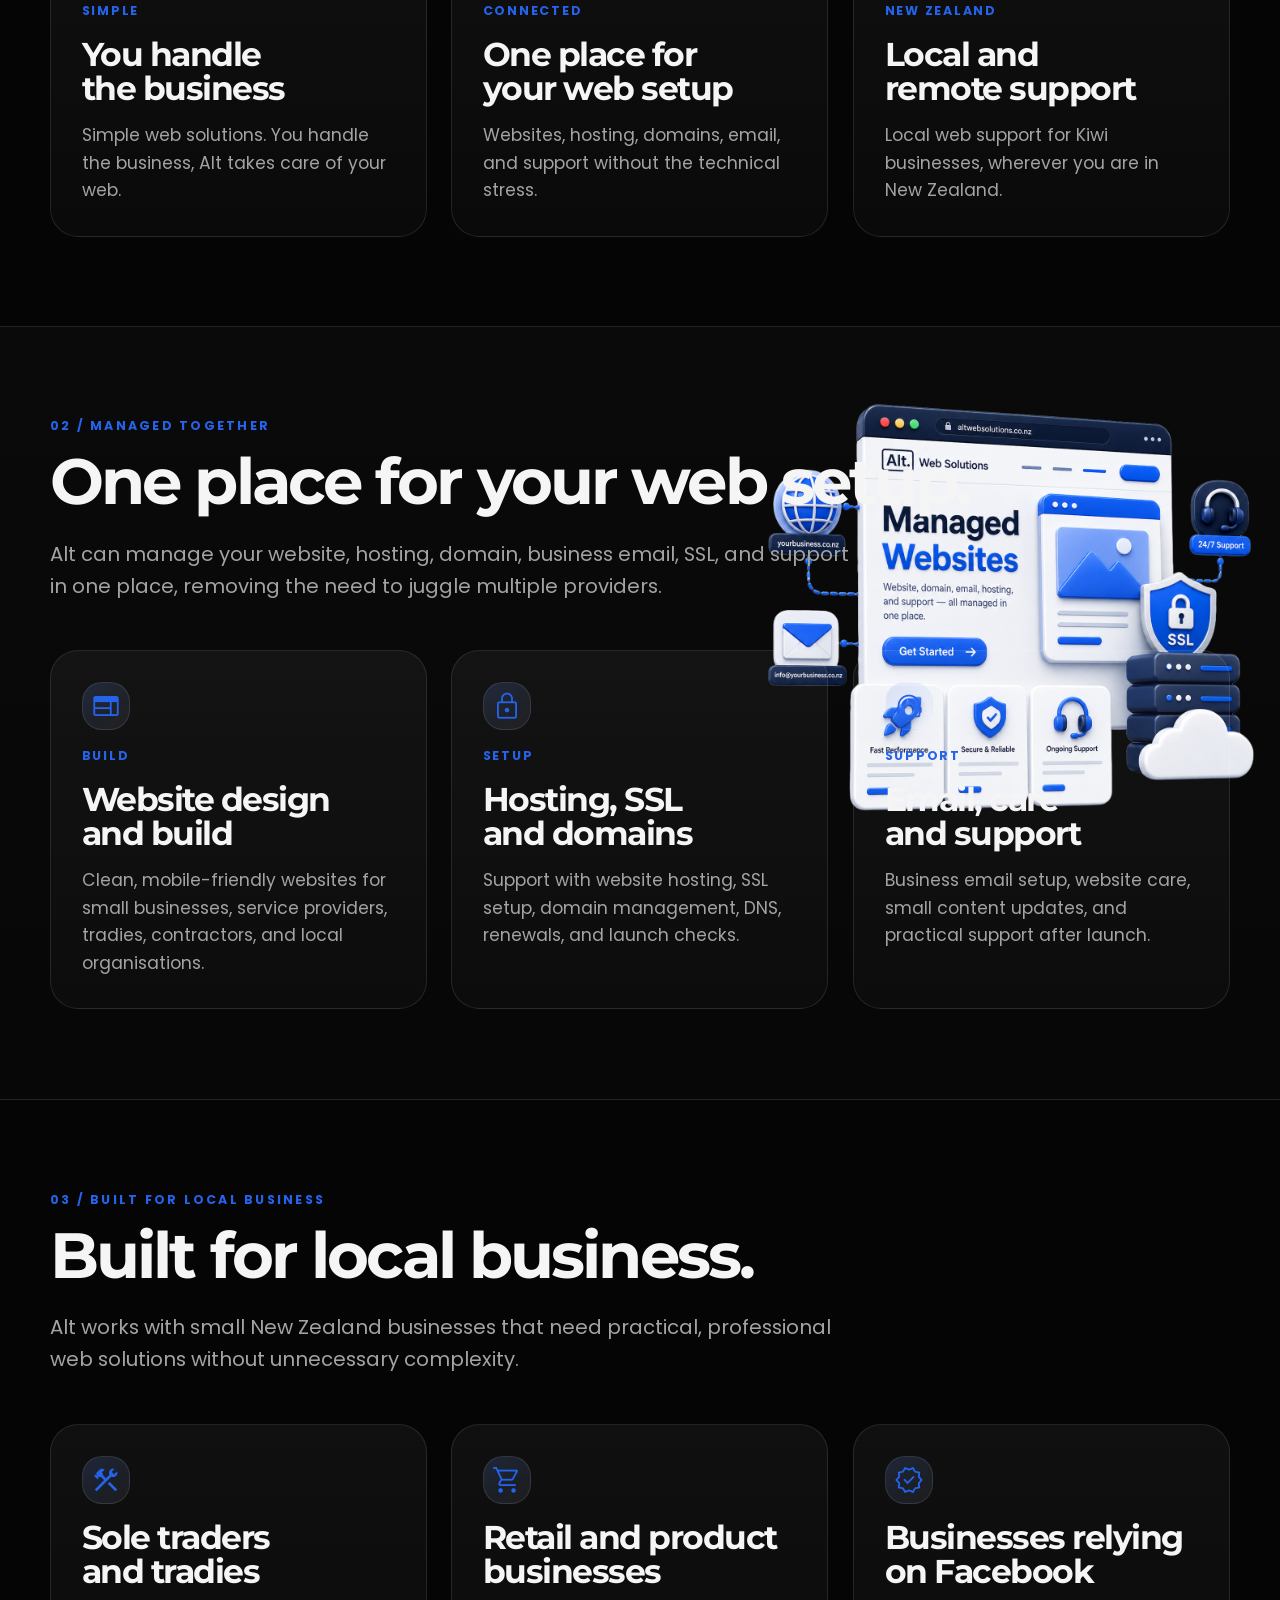
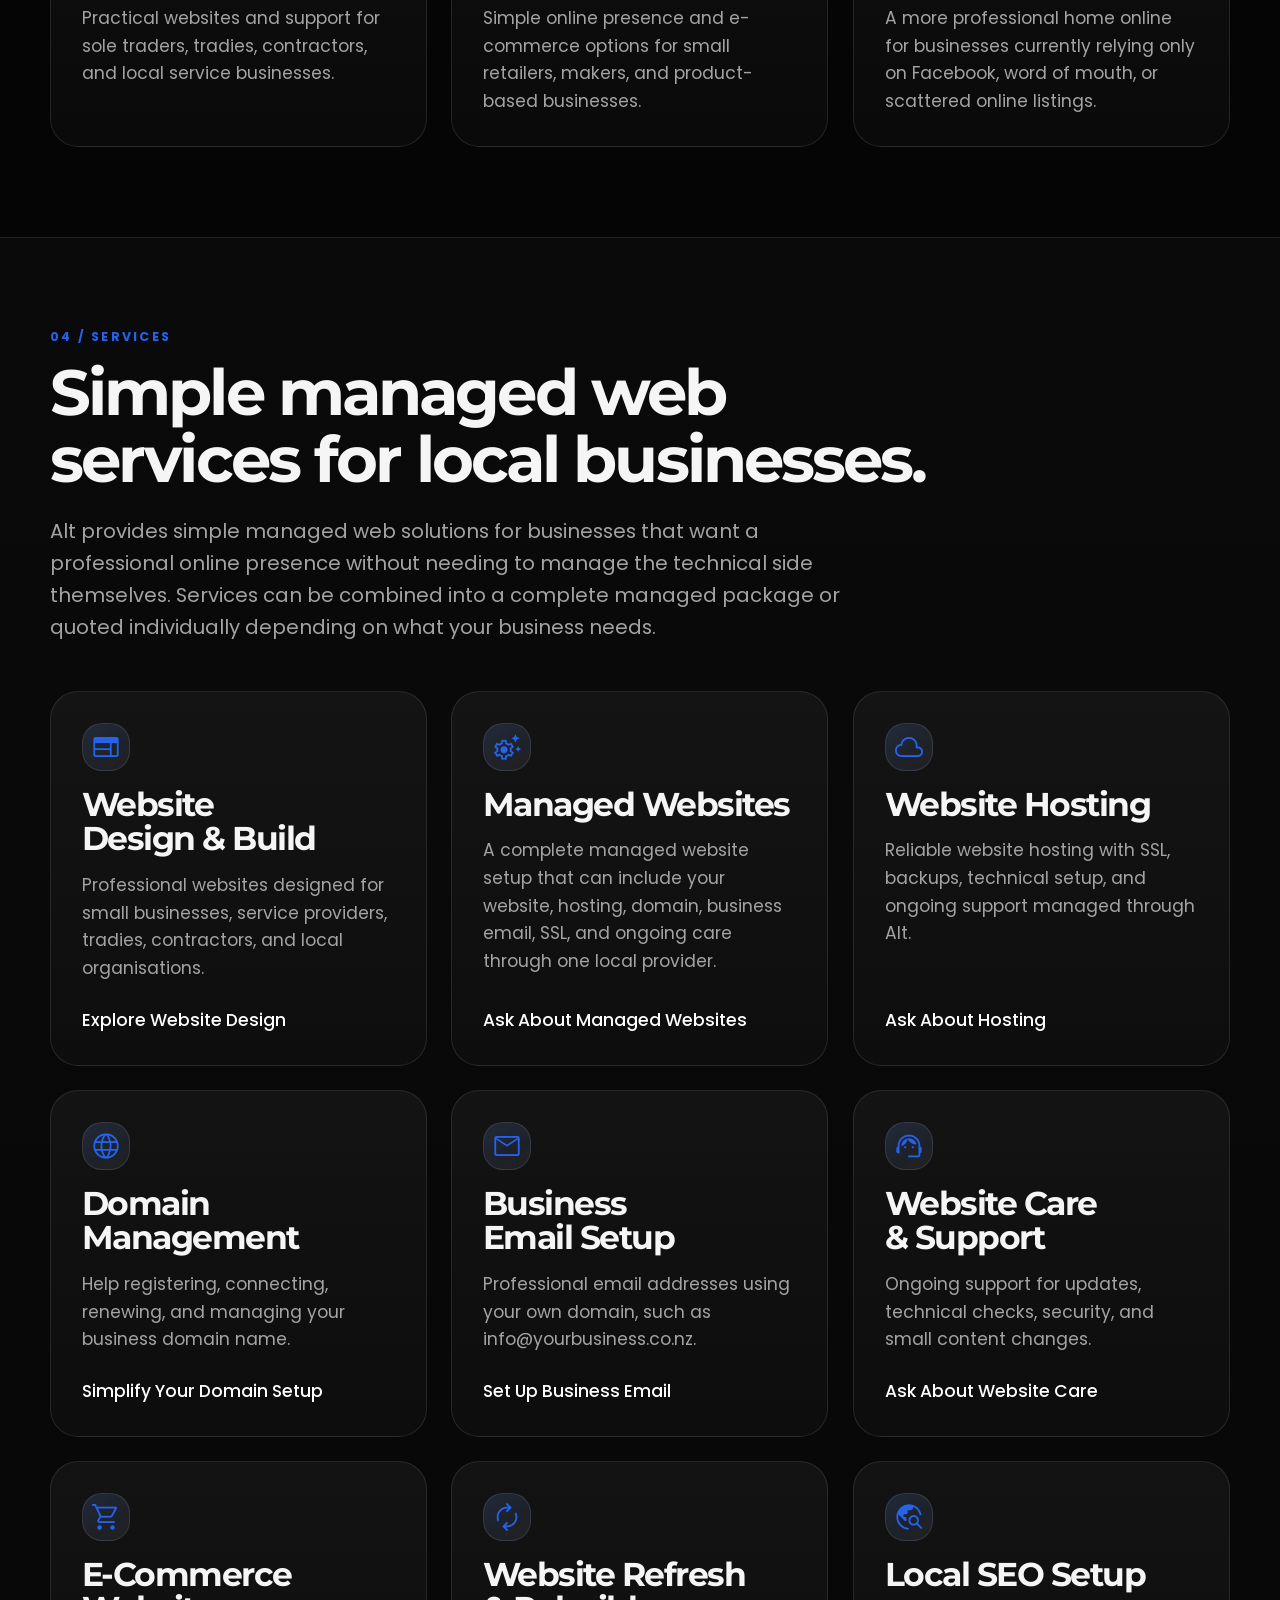
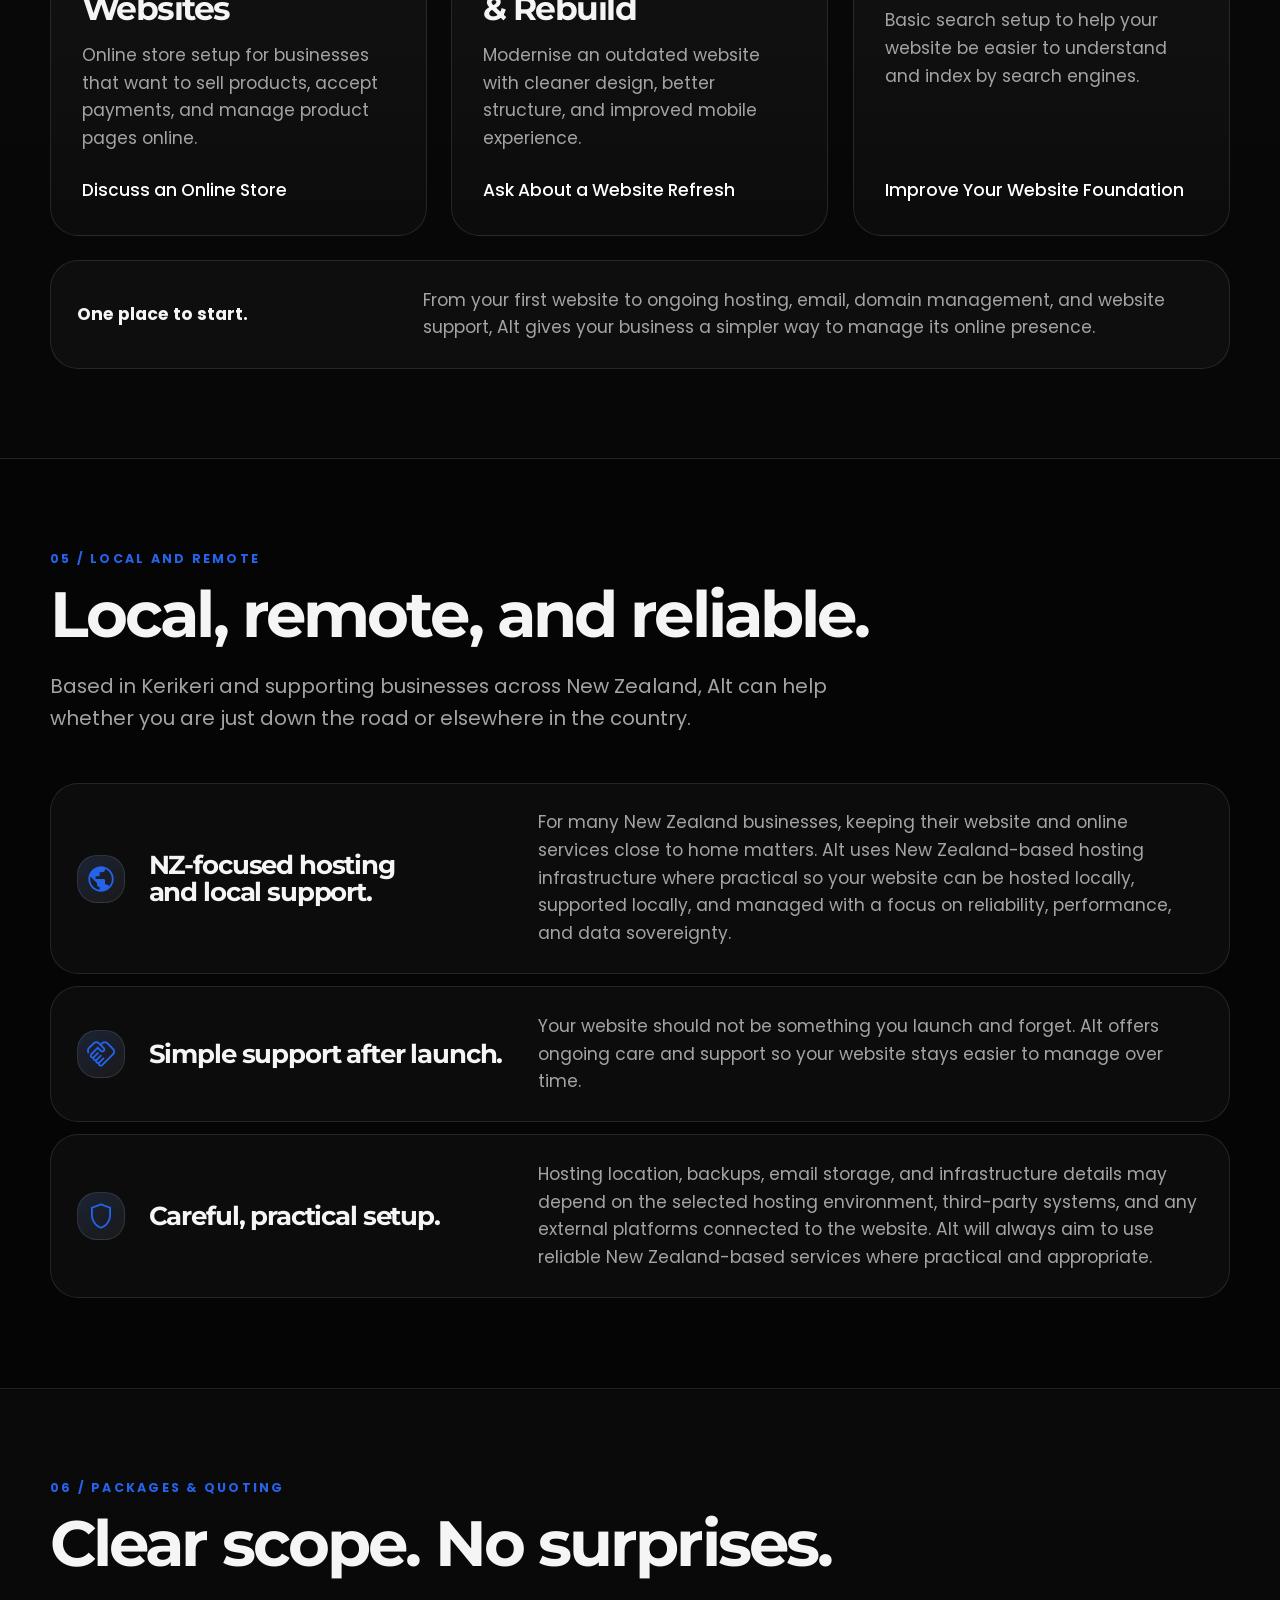
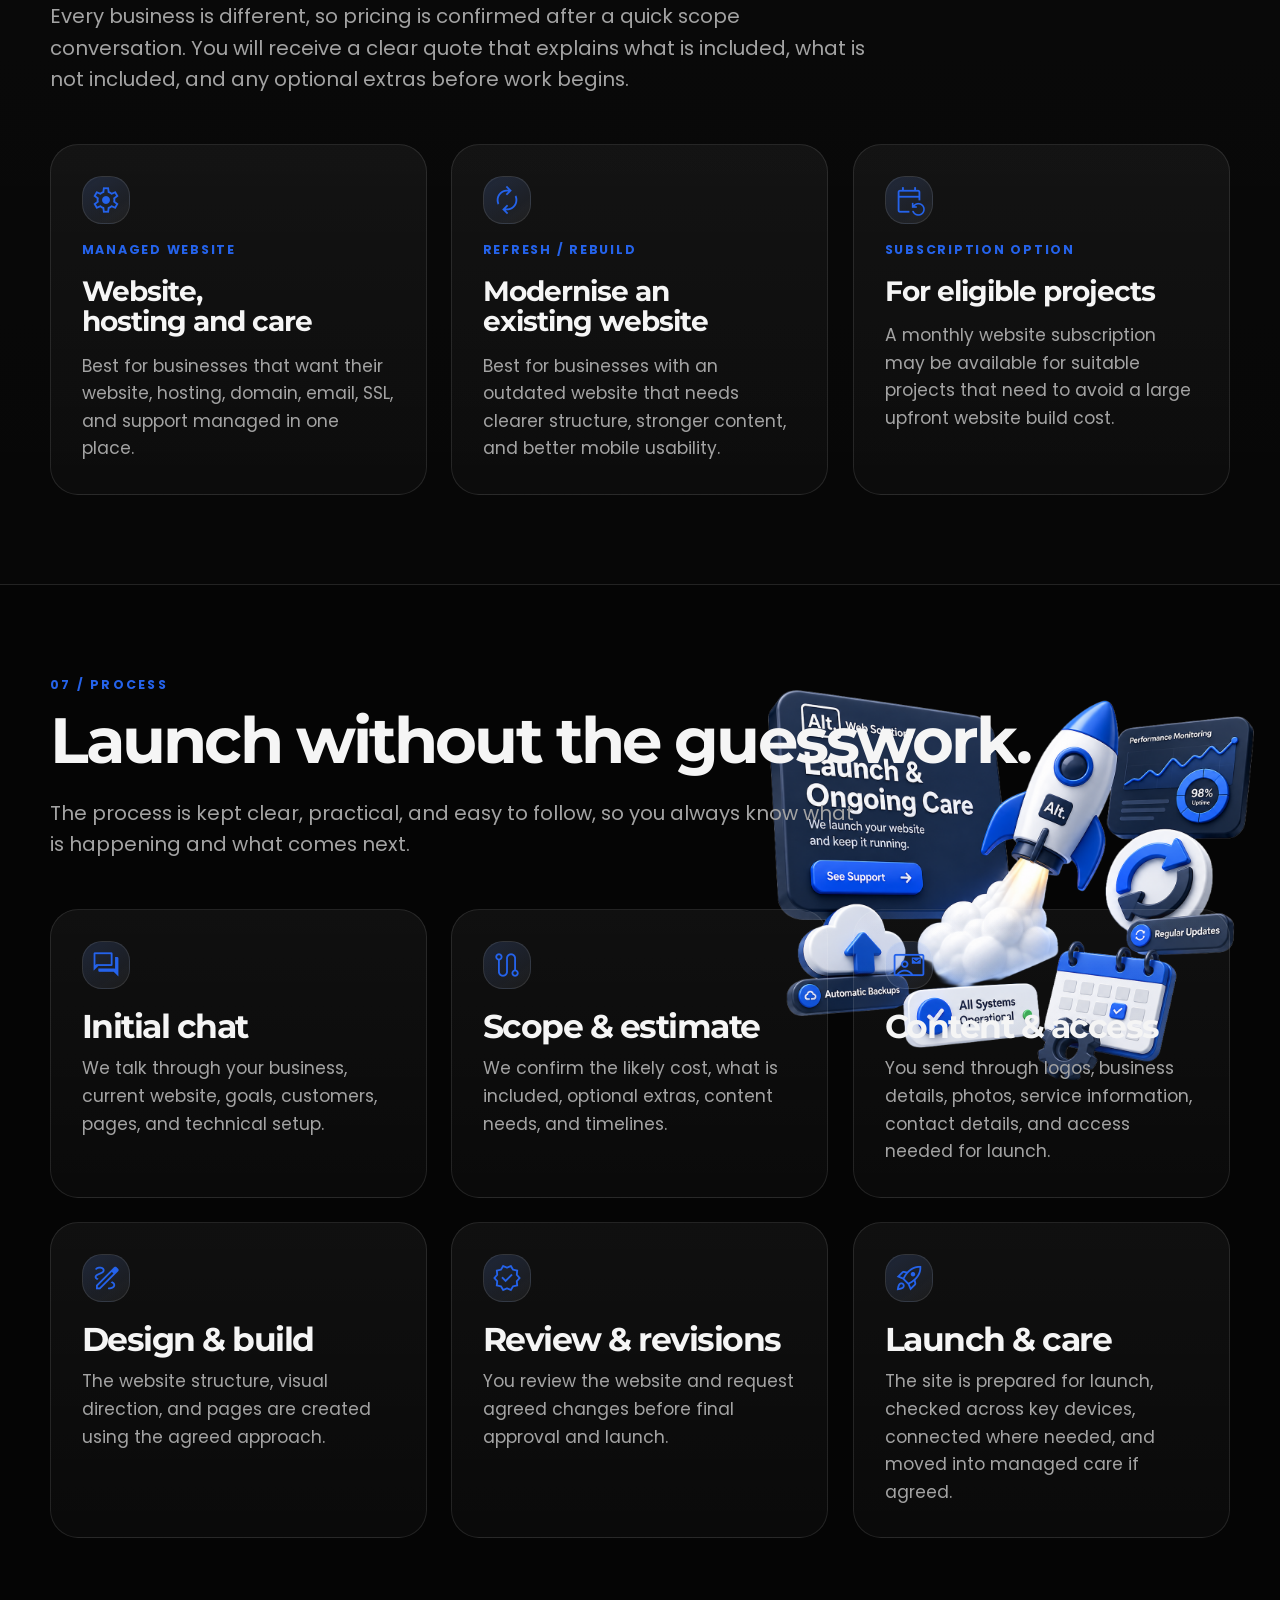
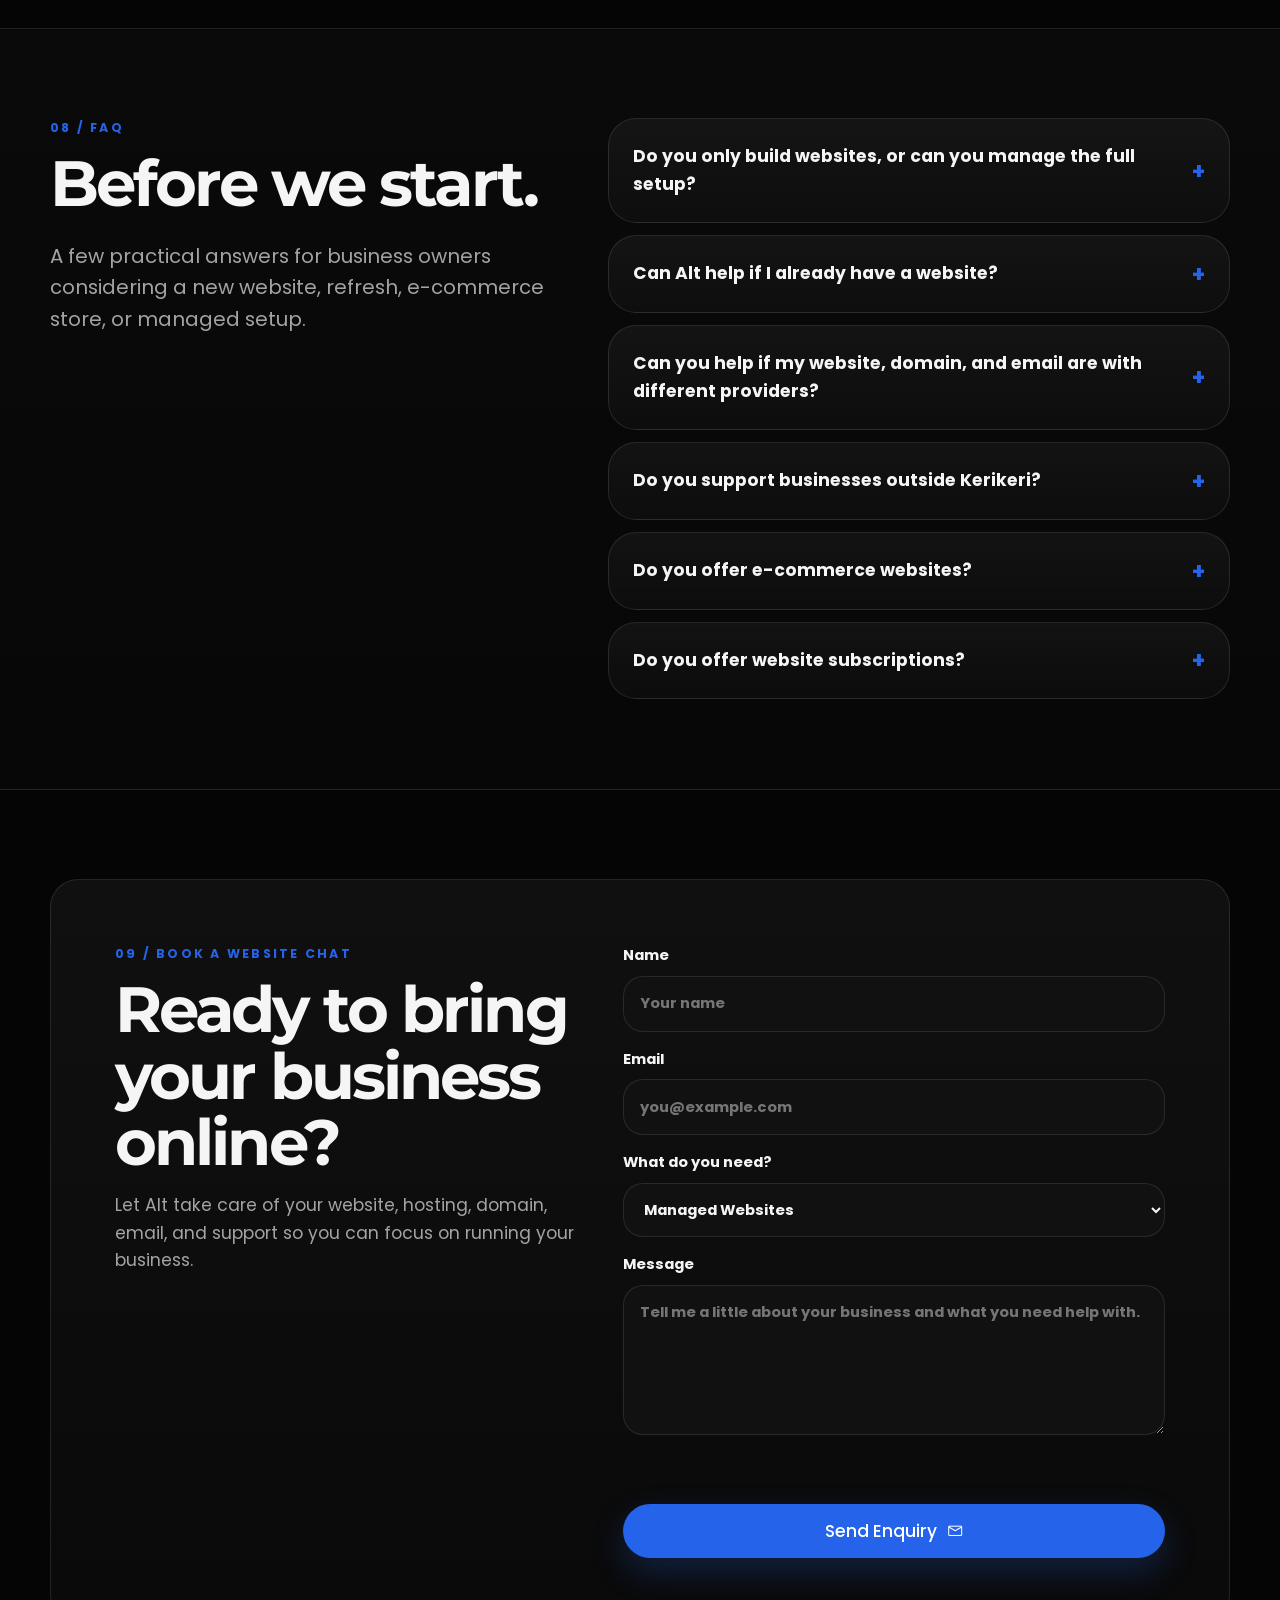
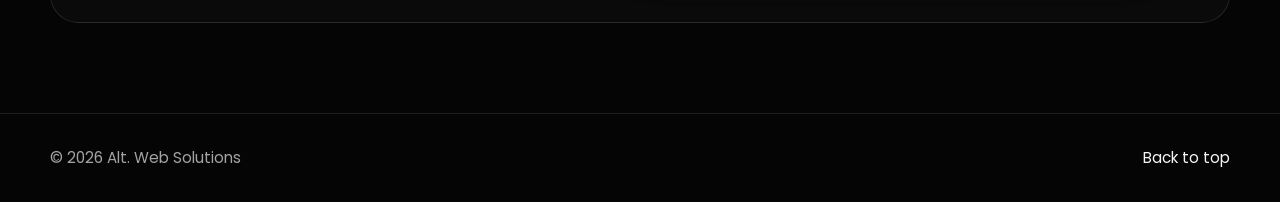
==== commit 83a081d8: "Refine section graphics" ====
--- a/index.html
+++ b/index.html
@@ -84,10 +84,7 @@
           <div class="hero-content">
             <p class="eyebrow">Alt. Web Solutions</p>
 
-            <h1>
-              Your website, domain, email, hosting, and support & all managed in
-              one place.
-            </h1>
+            <h1>Simple <br />solutions. <br />No stress.</h1>
 
             <p class="hero-text">
               Alt. Web Solutions helps local businesses across New Zealand get
@@ -198,7 +195,10 @@
             </p>
           </div>
 
-          <figure class="section-visual section-visual-managed reveal" aria-hidden="true">
+          <figure
+            class="section-visual section-visual-managed reveal"
+            aria-hidden="true"
+          >
             <img
               src="assets/graphics/alt-asset%20(23).webp"
               alt=""
@@ -448,6 +448,19 @@
               way to manage its online presence.
             </span>
           </div>
+          <figure
+            class="section-visual section-visual-services reveal"
+            aria-hidden="true"
+          >
+            <img
+              src="assets/graphics/alt-asset%20(19).webp"
+              alt=""
+              width="1200"
+              height="900"
+              loading="lazy"
+              decoding="async"
+            />
+          </figure>
         </div>
       </section>
 
@@ -571,7 +584,10 @@
             </p>
           </div>
 
-          <figure class="section-visual section-visual-process reveal" aria-hidden="true">
+          <figure
+            class="section-visual section-visual-process reveal"
+            aria-hidden="true"
+          >
             <img
               src="assets/graphics/alt-asset%20(21).webp"
               alt=""
